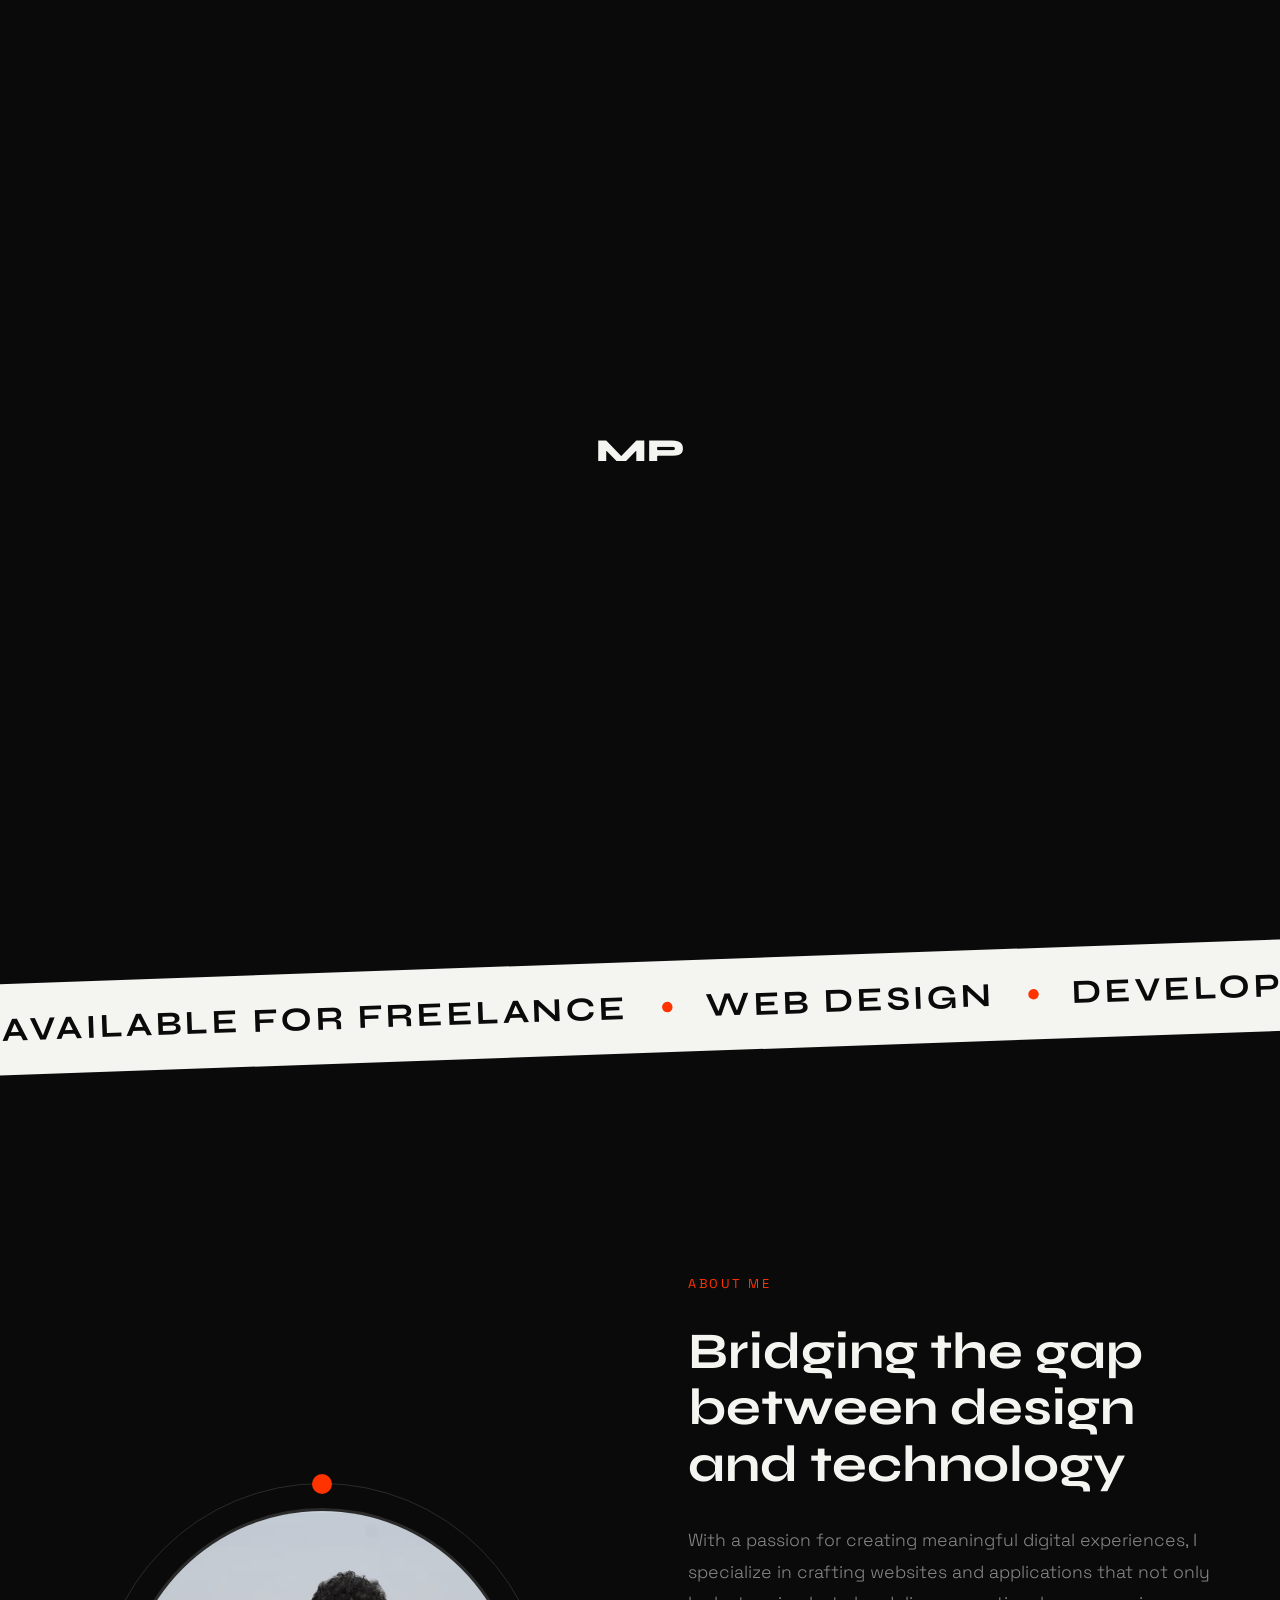
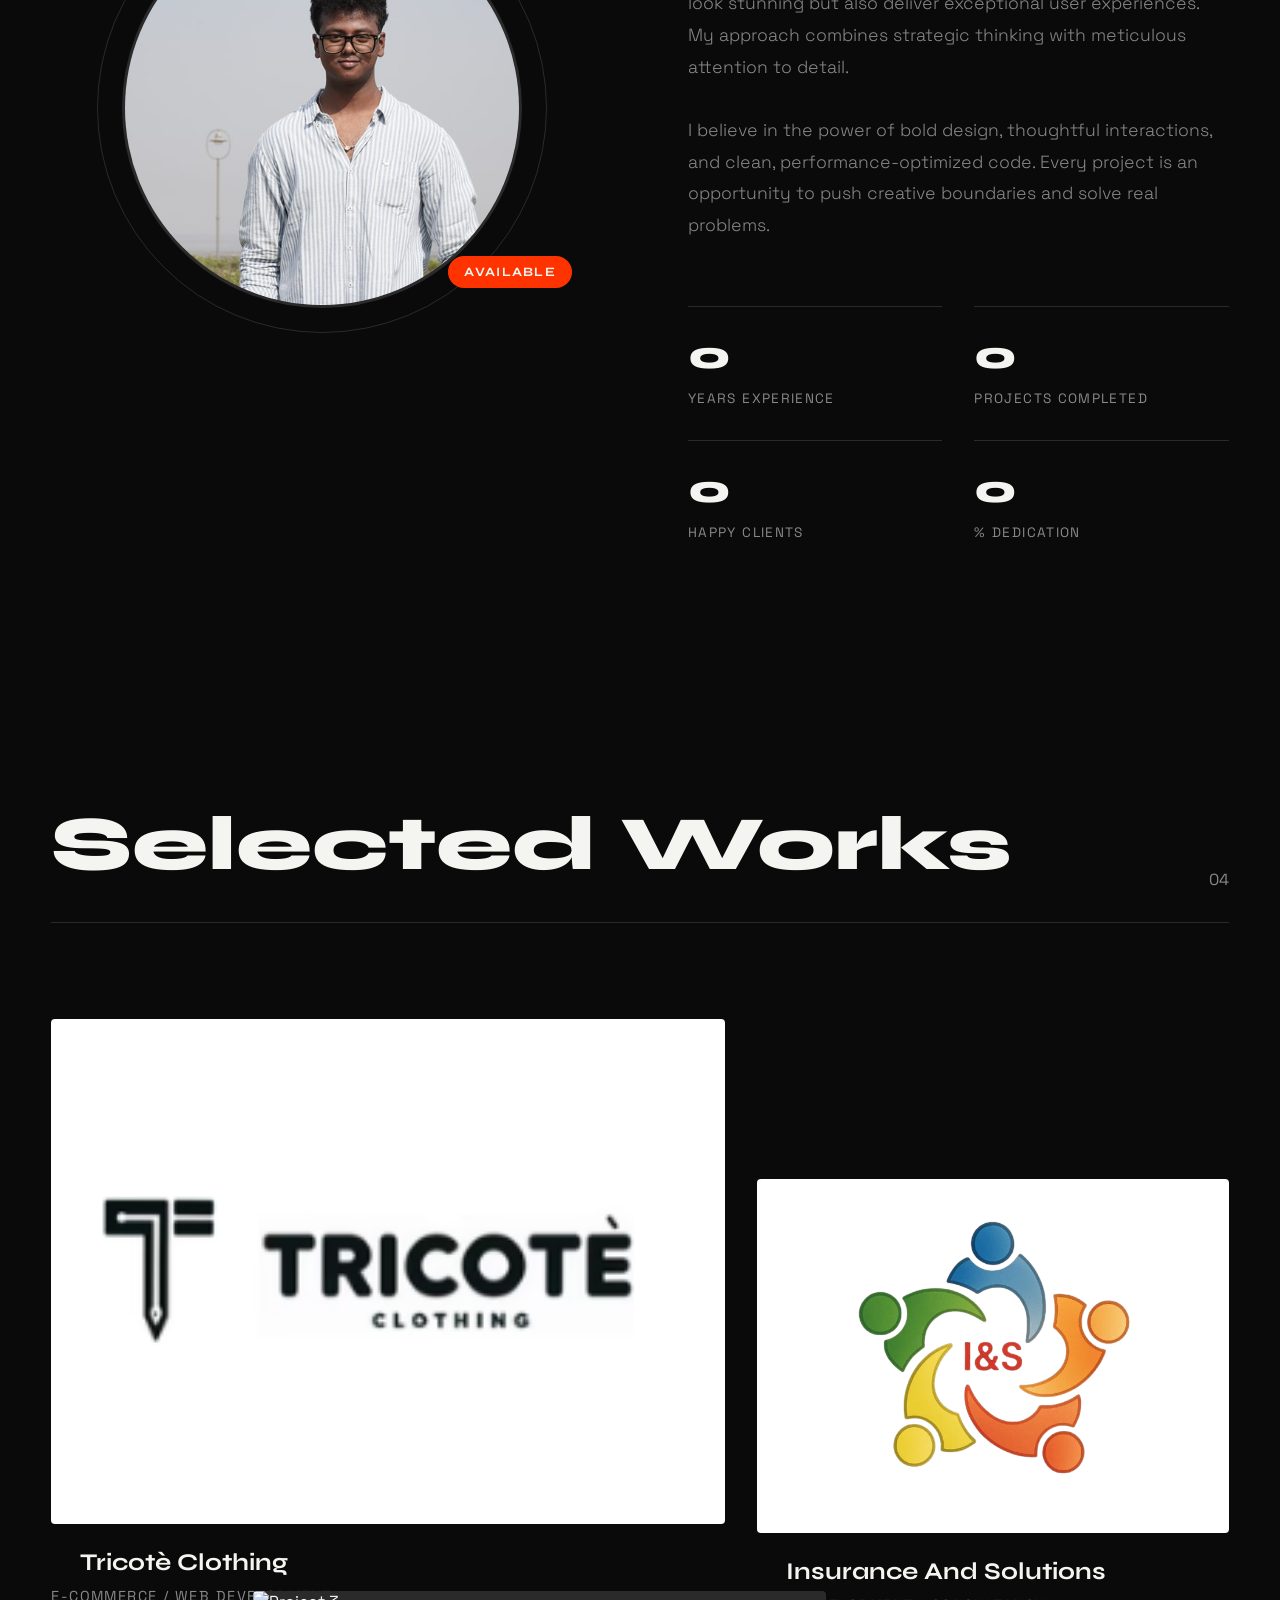
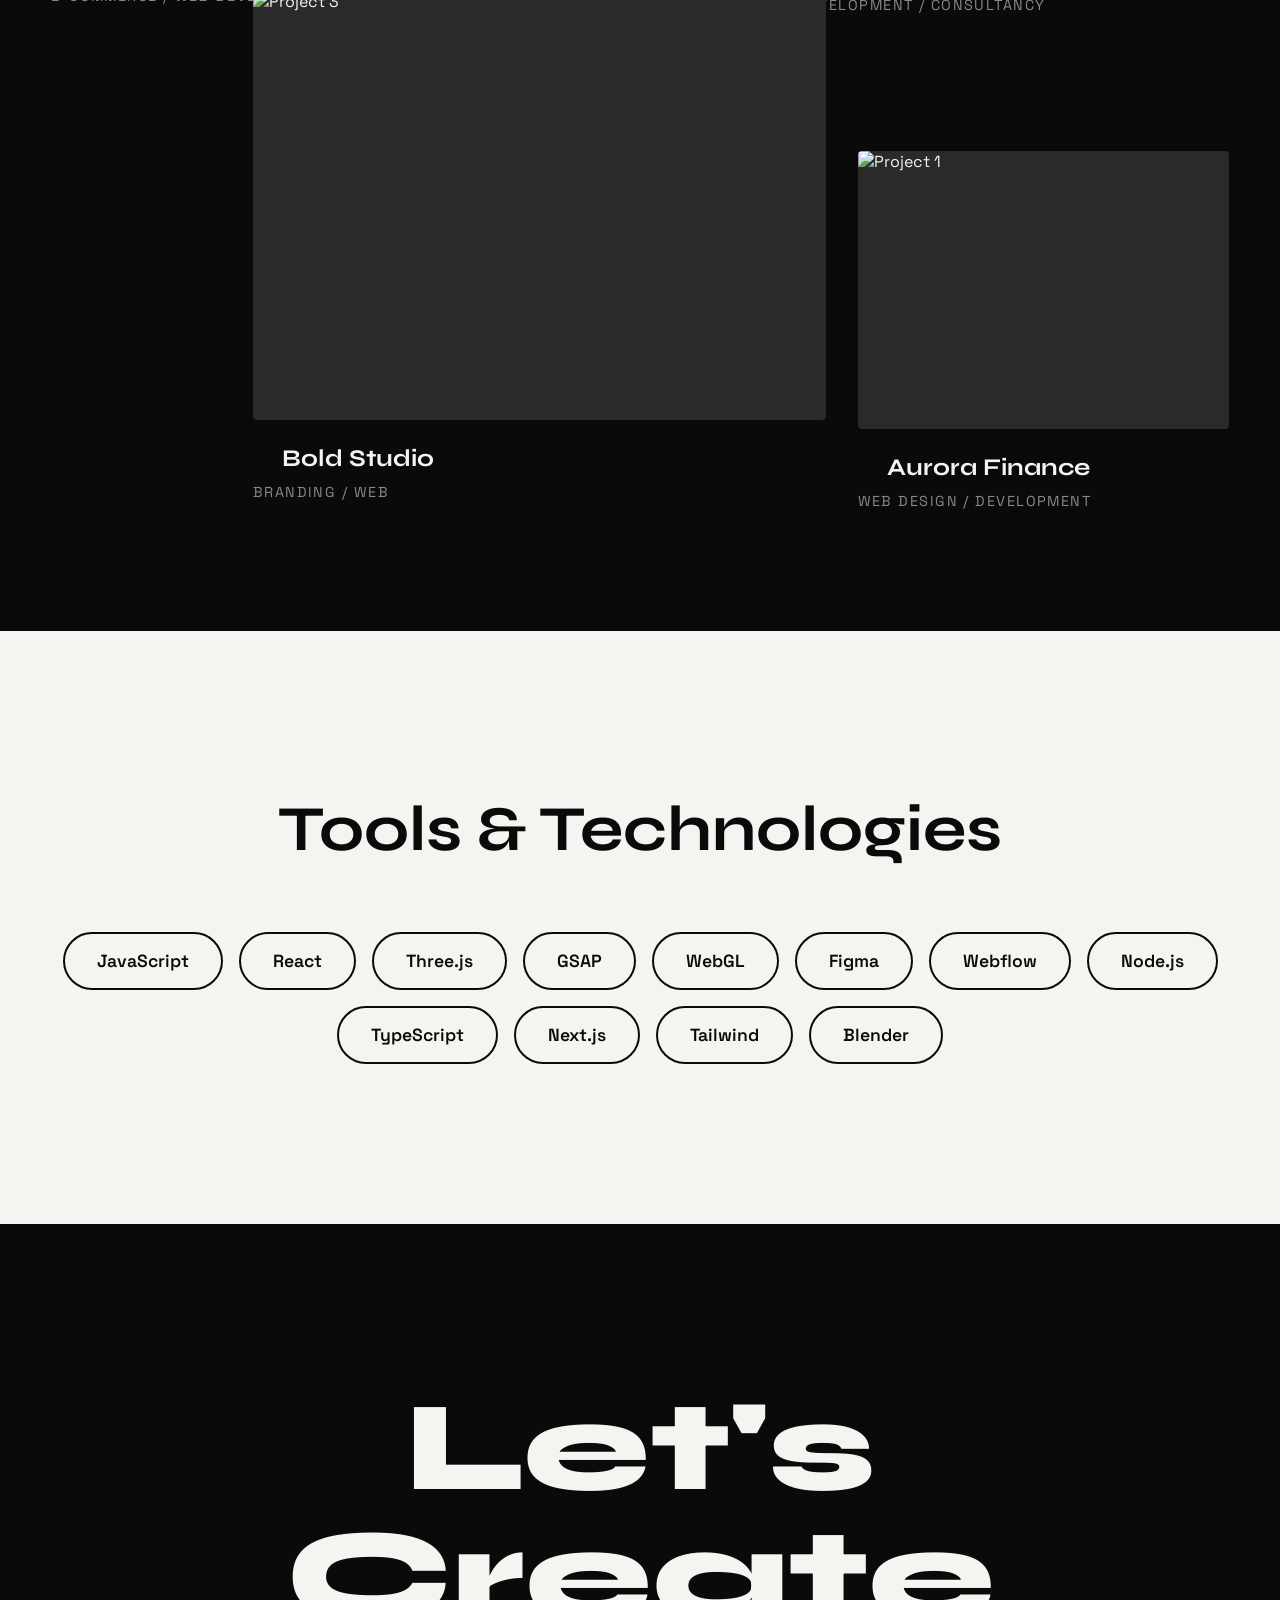
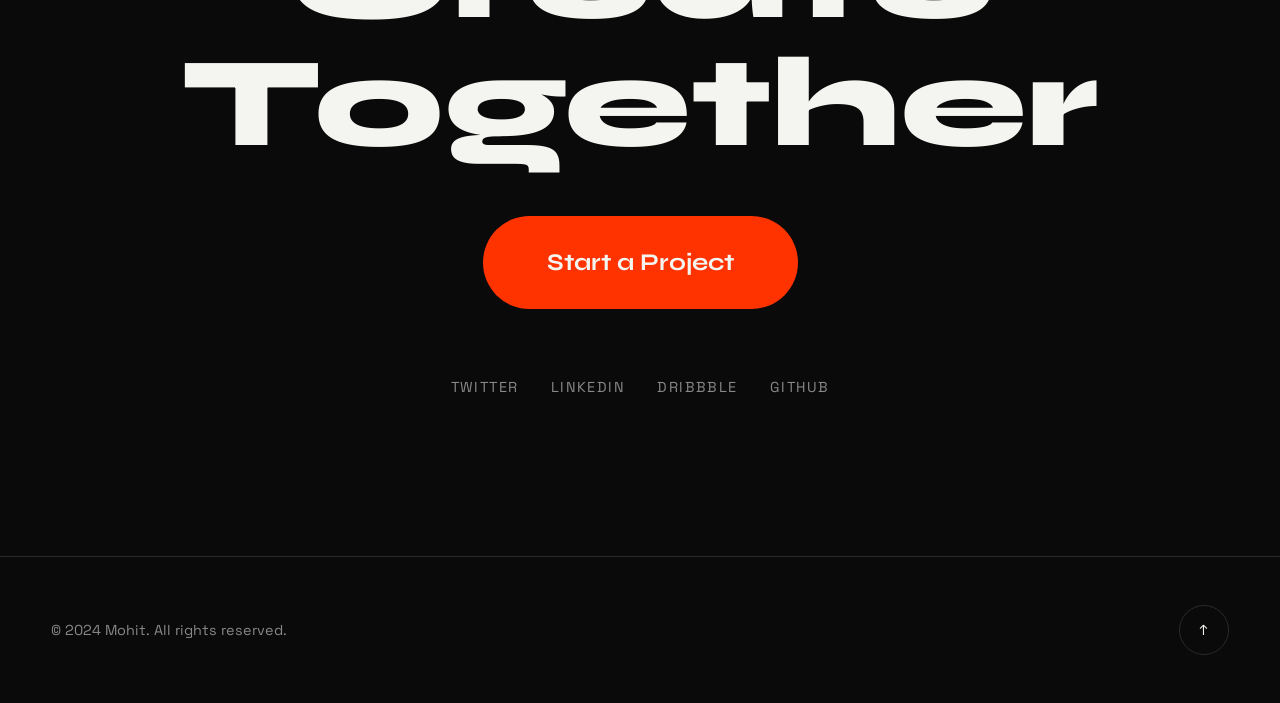
==== index.html @ 991eec50 "Replace second project with Insurance and Solutions and add logo" ====
<!DOCTYPE html>
<html lang="en">
<head>
    <meta charset="UTF-8">
    <meta name="viewport" content="width=device-width, initial-scale=1.0">
    <title>Mohit — Digital Creator</title>
    <link rel="preconnect" href="https://fonts.googleapis.com">
    <link rel="preconnect" href="https://fonts.gstatic.com" crossorigin>
    <link href="https://fonts.googleapis.com/css2?family=Space+Grotesk:wght@300;400;500;600;700&family=Syne:wght@400;500;600;700;800&display=swap" rel="stylesheet">
    <script src="https://cdnjs.cloudflare.com/ajax/libs/gsap/3.12.2/gsap.min.js"></script>
    <script src="https://cdnjs.cloudflare.com/ajax/libs/gsap/3.12.2/ScrollTrigger.min.js"></script>
    <style>
        :root {
            --bg: #0a0a0a;
            --text: #f4f4f0;
            --accent: #ff3300;
            --accent-2: #0066ff;
            --gray: #2a2a2a;
            --light-gray: #888;
        }

        * {
            margin: 0;
            padding: 0;
            box-sizing: border-box;
        }

        ::selection {
            background: var(--accent);
            color: var(--bg);
        }

        body {
            background-color: var(--bg);
            color: var(--text);
            font-family: 'Space Grotesk', sans-serif;
            overflow-x: hidden;
            cursor: none;
        }

        /* Custom Cursor */
        .cursor {
            width: 20px;
            height: 20px;
            border: 2px solid var(--text);
            border-radius: 50%;
            position: fixed;
            pointer-events: none;
            z-index: 9999;
            transition: transform 0.2s, border-color 0.2s;
            mix-blend-mode: difference;
        }

        .cursor-follower {
            width: 40px;
            height: 40px;
            background: rgba(255, 51, 0, 0.1);
            border-radius: 50%;
            position: fixed;
            pointer-events: none;
            z-index: 9998;
            transition: transform 0.1s;
        }

        .cursor.hover {
            transform: scale(2);
            border-color: var(--accent);
            background: rgba(255, 51, 0, 0.1);
        }

        /* Grain Overlay */
        .grain {
            position: fixed;
            top: 0;
            left: 0;
            width: 100%;
            height: 100%;
            pointer-events: none;
            z-index: 9990;
            opacity: 0.03;
            background-image: url("data:image/svg+xml,%3Csvg viewBox='0 0 200 200' xmlns='http://www.w3.org/2000/svg'%3E%3Cfilter id='noiseFilter'%3E%3CfeTurbulence type='fractalNoise' baseFrequency='0.9' numOctaves='4' stitchTiles='stitch'/%3E%3C/filter%3E%3Crect width='100%25' height='100%25' filter='url(%23noiseFilter)'/%3E%3C/svg%3E");
        }

        /* Navigation */
        nav {
            position: fixed;
            top: 0;
            width: 100%;
            padding: 2rem 4vw;
            display: flex;
            justify-content: space-between;
            align-items: center;
            z-index: 100;
            mix-blend-mode: difference;
        }

        .logo {
            font-family: 'Syne', sans-serif;
            font-weight: 800;
            font-size: 1.5rem;
            letter-spacing: -0.02em;
            color: var(--text);
            text-decoration: none;
        }

        .nav-links {
            display: flex;
            gap: 3rem;
            list-style: none;
        }

        .nav-links a {
            color: var(--text);
            text-decoration: none;
            font-size: 0.9rem;
            font-weight: 500;
            text-transform: uppercase;
            letter-spacing: 0.05em;
            position: relative;
            overflow: hidden;
            display: inline-block;
        }

        .nav-links a::after {
            content: '';
            position: absolute;
            bottom: 0;
            left: 0;
            width: 100%;
            height: 1px;
            background: var(--accent);
            transform: translateX(-100%);
            transition: transform 0.3s;
        }

        .nav-links a:hover::after {
            transform: translateX(0);
        }

        /* Hero Section */
        .hero {
            height: 100vh;
            display: flex;
            flex-direction: column;
            justify-content: center;
            padding: 0 4vw;
            position: relative;
            overflow: hidden;
        }

        .hero-content {
            position: relative;
            z-index: 2;
        }

        .hero-label {
            font-size: 0.9rem;
            text-transform: uppercase;
            letter-spacing: 0.2em;
            color: var(--light-gray);
            margin-bottom: 2rem;
            display: block;
            overflow: hidden;
        }

        .hero-label span {
            display: inline-block;
        }

        .hero-title {
            font-family: 'Syne', sans-serif;
            font-size: clamp(3rem, 12vw, 10rem);
            font-weight: 800;
            line-height: 0.9;
            letter-spacing: -0.04em;
            margin-bottom: 2rem;
            overflow: hidden;
        }

        .hero-title .line {
            display: block;
            overflow: hidden;
        }

        .hero-title .line span {
            display: inline-block;
            transform: translateY(100%);
        }

        .hero-subtitle {
            font-size: clamp(1rem, 2vw, 1.5rem);
            max-width: 600px;
            line-height: 1.6;
            color: var(--light-gray);
            font-weight: 300;
            opacity: 0;
            transform: translateY(20px);
        }

        .hero-cta {
            margin-top: 4rem;
            display: inline-flex;
            align-items: center;
            gap: 1rem;
            color: var(--text);
            text-decoration: none;
            font-weight: 600;
            font-size: 1.1rem;
            position: relative;
            opacity: 0;
        }

        .cta-circle {
            width: 60px;
            height: 60px;
            border: 2px solid var(--text);
            border-radius: 50%;
            display: flex;
            align-items: center;
            justify-content: center;
            transition: all 0.3s;
        }

        .hero-cta:hover .cta-circle {
            background: var(--accent);
            border-color: var(--accent);
            transform: scale(1.1);
        }

        /* Floating Shapes */
        .shape {
            position: absolute;
            border-radius: 50%;
            filter: blur(60px);
            opacity: 0.5;
            z-index: 1;
        }

        .shape-1 {
            width: 600px;
            height: 600px;
            background: var(--accent);
            top: -200px;
            right: -200px;
            animation: float 20s infinite ease-in-out;
        }

        .shape-2 {
            width: 400px;
            height: 400px;
            background: var(--accent-2);
            bottom: -100px;
            left: -100px;
            animation: float 25s infinite ease-in-out reverse;
        }

        @keyframes float {
            0%, 100% { transform: translate(0, 0) scale(1); }
            33% { transform: translate(30px, -50px) scale(1.1); }
            66% { transform: translate(-20px, 20px) scale(0.9); }
        }

        /* Marquee */
        .marquee-container {
            background: var(--text);
            color: var(--bg);
            padding: 1.5rem 0;
            overflow: hidden;
            position: relative;
            transform: rotate(-2deg) scale(1.05);
            margin: 4rem 0;
        }

        .marquee {
            display: flex;
            white-space: nowrap;
            animation: marquee 20s linear infinite;
        }

        .marquee-content {
            font-family: 'Syne', sans-serif;
            font-size: 2rem;
            font-weight: 700;
            text-transform: uppercase;
            letter-spacing: 0.1em;
            padding: 0 2rem;
            display: flex;
            align-items: center;
            gap: 2rem;
        }

        .marquee-dot {
            width: 10px;
            height: 10px;
            background: var(--accent);
            border-radius: 50%;
            display: inline-block;
        }

        @keyframes marquee {
            0% { transform: translateX(0); }
            100% { transform: translateX(-50%); }
        }

        /* About Section with Photo */
        .about {
            padding: 10rem 4vw;
            display: grid;
            grid-template-columns: 1fr 1fr;
            gap: 6rem;
            align-items: center;
            max-width: 1400px;
            margin: 0 auto;
        }

        /* Photo Container - Face Focused */
        .about-photo-container {
            position: relative;
            display: flex;
            justify-content: center;
            align-items: center;
        }

        .photo-wrapper {
            position: relative;
            width: 400px;
            height: 400px;
            border-radius: 50%;
            overflow: hidden;
            border: 3px solid var(--gray);
            transition: all 0.5s ease;
            background: var(--gray);
        }

        .photo-wrapper:hover {
            border-color: var(--accent);
            transform: scale(1.02);
        }

        .photo-wrapper img {
            width: 100%;
            height: 100%;
            object-fit: cover;
            object-position: center 20%;
            filter: grayscale(20%);
            transition: all 0.5s ease;
            display: block;
        }

        .photo-wrapper:hover img {
            filter: grayscale(0%);
            transform: scale(1.1);
        }

        /* Decorative ring around photo */
        .photo-ring {
            position: absolute;
            width: 450px;
            height: 450px;
            border: 1px solid var(--gray);
            border-radius: 50%;
            animation: rotate 20s linear infinite;
        }

        .photo-ring::before {
            content: '';
            position: absolute;
            top: -10px;
            left: 50%;
            width: 20px;
            height: 20px;
            background: var(--accent);
            border-radius: 50%;
            transform: translateX(-50%);
        }

        @keyframes rotate {
            from { transform: rotate(0deg); }
            to { transform: rotate(360deg); }
        }

        /* Photo badge */
        .photo-badge {
            position: absolute;
            bottom: 20px;
            right: 20px;
            background: var(--accent);
            color: var(--text);
            padding: 0.5rem 1rem;
            border-radius: 100px;
            font-family: 'Syne', sans-serif;
            font-weight: 700;
            font-size: 0.8rem;
            text-transform: uppercase;
            letter-spacing: 0.1em;
            z-index: 10;
        }

        .about-content {
            display: flex;
            flex-direction: column;
            gap: 2rem;
        }

        .about-label {
            font-size: 0.8rem;
            text-transform: uppercase;
            letter-spacing: 0.2em;
            color: var(--accent);
        }

        .about h2 {
            font-family: 'Syne', sans-serif;
            font-size: clamp(2rem, 4vw, 3.5rem);
            font-weight: 700;
            line-height: 1.1;
        }

        .about-text {
            font-size: 1.1rem;
            line-height: 1.8;
            color: var(--light-gray);
            font-weight: 300;
        }

        .about-stats {
            display: grid;
            grid-template-columns: 1fr 1fr;
            gap: 2rem;
            margin-top: 2rem;
        }

        .stat {
            border-top: 1px solid var(--gray);
            padding-top: 1.5rem;
        }

        .stat-number {
            font-family: 'Syne', sans-serif;
            font-size: 2.5rem;
            font-weight: 800;
            color: var(--text);
            display: block;
            margin-bottom: 0.5rem;
        }

        .stat-label {
            font-size: 0.85rem;
            color: var(--light-gray);
            text-transform: uppercase;
            letter-spacing: 0.1em;
        }

        /* Projects Section */
        .projects {
            padding: 6rem 4vw;
        }

        .section-header {
            display: flex;
            justify-content: space-between;
            align-items: flex-end;
            margin-bottom: 6rem;
            border-bottom: 1px solid var(--gray);
            padding-bottom: 2rem;
        }

        .section-title {
            font-family: 'Syne', sans-serif;
            font-size: clamp(2rem, 6vw, 5rem);
            font-weight: 800;
        }

        .section-number {
            font-size: 1rem;
            color: var(--light-gray);
        }

        .projects-grid {
            display: grid;
            grid-template-columns: repeat(12, 1fr);
            gap: 2rem;
        }

        .project-card {
            position: relative;
            overflow: hidden;
            cursor: pointer;
        }

        .project-card:nth-child(1) { grid-column: 1 / 8; }
        .project-card:nth-child(2) { grid-column: 8 / 13; margin-top: 10rem; }
        .project-card:nth-child(3) { grid-column: 3 / 9; margin-top: -5rem; }
        .project-card:nth-child(4) { grid-column: 9 / 13; margin-top: 5rem; }

        .project-image {
            width: 100%;
            aspect-ratio: 4/3;
            background: var(--gray);
            position: relative;
            overflow: hidden;
            border-radius: 4px;
        }

        .project-image img {
            width: 100%;
            height: 100%;
            object-fit: cover;
            transition: transform 0.6s cubic-bezier(0.16, 1, 0.3, 1);
        }

        .project-card:hover .project-image img {
            transform: scale(1.05);
        }

        .project-overlay {
            position: absolute;
            inset: 0;
            background: linear-gradient(to top, rgba(0,0,0,0.8), transparent);
            opacity: 0;
            transition: opacity 0.3s;
            display: flex;
            align-items: flex-end;
            padding: 2rem;
        }

        .project-card:hover .project-overlay {
            opacity: 1;
        }

        .project-info {
            padding: 1.5rem 0;
        }

        .project-title {
            font-family: 'Syne', sans-serif;
            font-size: 1.5rem;
            font-weight: 700;
            margin-bottom: 0.5rem;
            display: flex;
            align-items: center;
            gap: 1rem;
        }

        .project-title::before {
            content: '↗';
            font-size: 1rem;
            opacity: 0;
            transform: translateX(-10px);
            transition: all 0.3s;
        }

        .project-card:hover .project-title::before {
            opacity: 1;
            transform: translateX(0);
        }

        .project-category {
            font-size: 0.9rem;
            color: var(--light-gray);
            text-transform: uppercase;
            letter-spacing: 0.1em;
        }

        /* Skills Section */
        .skills {
            padding: 10rem 4vw;
            background: var(--text);
            color: var(--bg);
            position: relative;
        }

        .skills-content {
            max-width: 1200px;
            margin: 0 auto;
        }

        .skills h2 {
            font-family: 'Syne', sans-serif;
            font-size: clamp(2rem, 5vw, 4rem);
            margin-bottom: 4rem;
            text-align: center;
        }

        .skills-cloud {
            display: flex;
            flex-wrap: wrap;
            gap: 1rem;
            justify-content: center;
        }

        .skill-tag {
            padding: 1rem 2rem;
            border: 2px solid var(--bg);
            border-radius: 100px;
            font-weight: 600;
            font-size: 1.1rem;
            transition: all 0.3s;
            cursor: pointer;
            position: relative;
            overflow: hidden;
        }

        .skill-tag::before {
            content: '';
            position: absolute;
            inset: 0;
            background: var(--accent);
            transform: translateY(100%);
            transition: transform 0.3s;
            z-index: -1;
        }

        .skill-tag:hover {
            color: var(--text);
            border-color: var(--accent);
            transform: translateY(-2px);
        }

        .skill-tag:hover::before {
            transform: translateY(0);
        }

        /* Contact Section */
        .contact {
            padding: 10rem 4vw;
            text-align: center;
            position: relative;
            overflow: hidden;
        }

        .contact h2 {
            font-family: 'Syne', sans-serif;
            font-size: clamp(3rem, 10vw, 8rem);
            font-weight: 800;
            line-height: 1;
            margin-bottom: 3rem;
        }

        .contact-cta {
            display: inline-block;
            padding: 2rem 4rem;
            background: var(--accent);
            color: var(--text);
            font-family: 'Syne', sans-serif;
            font-size: 1.5rem;
            font-weight: 700;
            text-decoration: none;
            border-radius: 100px;
            position: relative;
            overflow: hidden;
            transition: transform 0.3s;
        }

        .contact-cta:hover {
            transform: scale(1.05);
        }

        .contact-cta::before {
            content: '';
            position: absolute;
            top: 0;
            left: -100%;
            width: 100%;
            height: 100%;
            background: linear-gradient(90deg, transparent, rgba(255,255,255,0.4), transparent);
            transition: left 0.5s;
        }

        .contact-cta:hover::before {
            left: 100%;
        }

        .social-links {
            margin-top: 4rem;
            display: flex;
            justify-content: center;
            gap: 2rem;
        }

        .social-links a {
            color: var(--light-gray);
            text-decoration: none;
            font-size: 0.9rem;
            text-transform: uppercase;
            letter-spacing: 0.1em;
            transition: color 0.3s;
            position: relative;
        }

        .social-links a::after {
            content: '';
            position: absolute;
            bottom: -5px;
            left: 0;
            width: 0;
            height: 1px;
            background: var(--accent);
            transition: width 0.3s;
        }

        .social-links a:hover {
            color: var(--text);
        }

        .social-links a:hover::after {
            width: 100%;
        }

        /* Footer */
        footer {
            padding: 3rem 4vw;
            border-top: 1px solid var(--gray);
            display: flex;
            justify-content: space-between;
            align-items: center;
            font-size: 0.9rem;
            color: var(--light-gray);
        }

        .back-to-top {
            width: 50px;
            height: 50px;
            border: 1px solid var(--gray);
            border-radius: 50%;
            display: flex;
            align-items: center;
            justify-content: center;
            cursor: pointer;
            transition: all 0.3s;
            color: var(--text);
            text-decoration: none;
        }

        .back-to-top:hover {
            background: var(--accent);
            border-color: var(--accent);
            transform: translateY(-5px);
        }

        /* Responsive */
        @media (max-width: 968px) {
            .about {
                grid-template-columns: 1fr;
                gap: 4rem;
                text-align: center;
            }

            .photo-wrapper {
                width: 300px;
                height: 300px;
            }

            .photo-ring {
                width: 340px;
                height: 340px;
            }

            .about-stats {
                justify-content: center;
            }

            .nav-links { display: none; }
            .projects-grid { display: flex; flex-direction: column; }
            .project-card { margin-top: 0 !important; }
            body { cursor: auto; }
            .cursor, .cursor-follower { display: none; }
        }

        /* Loading Screen */
        .loader {
            position: fixed;
            inset: 0;
            background: var(--bg);
            z-index: 10000;
            display: flex;
            align-items: center;
            justify-content: center;
            font-family: 'Syne', sans-serif;
            font-size: 2rem;
            font-weight: 800;
        }

        .loader-text {
            overflow: hidden;
        }

        .loader-text span {
            display: inline-block;
            animation: loader 1.5s infinite;
        }

        @keyframes loader {
            0%, 100% { transform: translateY(0); }
            50% { transform: translateY(-10px); }
        }
    </style>
</head>
<body>
    <!-- Loading Screen -->
    <div class="loader">
        <div class="loader-text">
            <span>M</span><span>P</span>
        </div>
    </div>

    <!-- Custom Cursor -->
    <div class="cursor"></div>
    <div class="cursor-follower"></div>

    <!-- Grain Overlay -->
    <div class="grain"></div>

    <!-- Navigation -->
    <nav>
        <a href="#" class="logo magnetic">MP.</a>
        <ul class="nav-links">
            <li><a href="#work" class="magnetic">Work</a></li>
            <li><a href="#about" class="magnetic">About</a></li>
            <li><a href="#contact" class="magnetic">Contact</a></li>
        </ul>
    </nav>

    <!-- Hero Section -->
    <section class="hero">
        <div class="shape shape-1"></div>
        <div class="shape shape-2"></div>

        <div class="hero-content">
            <span class="hero-label">
                <span>Digital Creator</span>
            </span>

            <h1 class="hero-title">
                <span class="line"><span>Creating</span></span>
                <span class="line"><span>Digital</span></span>
                <span class="line"><span>Experiences</span></span>
            </h1>

            <p class="hero-subtitle">
                I'm Mohit, a multidisciplinary designer and developer crafting 
                bold digital experiences that merge aesthetics with functionality.
            </p>

            <a href="#work" class="hero-cta magnetic">
                <div class="cta-circle">↓</div>
                <span>View Projects</span>
            </a>
        </div>
    </section>

    <!-- Marquee -->
    <div class="marquee-container">
        <div class="marquee">
            <div class="marquee-content">
                <span>Available for freelance</span>
                <span class="marquee-dot"></span>
                <span>Web Design</span>
                <span class="marquee-dot"></span>
                <span>Development</span>
                <span class="marquee-dot"></span>
                <span>Creative Direction</span>
                <span class="marquee-dot"></span>
                <span>Available for freelance</span>
                <span class="marquee-dot"></span>
                <span>Web Design</span>
                <span class="marquee-dot"></span>
                <span>Development</span>
                <span class="marquee-dot"></span>
                <span>Creative Direction</span>
                <span class="marquee-dot"></span>
            </div>
        </div>
    </div>

    <!-- About Section with Photo -->
    <section id="about" class="about">
        <!-- Photo Side -->
        <div class="about-photo-container">
            <div class="photo-ring"></div>
            <div class="photo-wrapper magnetic">
                <!-- Photo from assets folder -->
                <img src="assets/profile-photo.jpg" alt="Mohit - Digital Creator">
            </div>
            <div class="photo-badge">Available</div>
        </div>

        <!-- Content Side -->
        <div class="about-content">
            <span class="about-label">About Me</span>
            <h2>Bridging the gap between design and technology</h2>

            <p class="about-text">
                With a passion for creating meaningful digital experiences, I specialize 
                in crafting websites and applications that not only look stunning but 
                also deliver exceptional user experiences. My approach combines strategic 
                thinking with meticulous attention to detail.
                <br><br>
                I believe in the power of bold design, thoughtful interactions, and 
                clean, performance-optimized code. Every project is an opportunity to 
                push creative boundaries and solve real problems.
            </p>

            <div class="about-stats">
                <div class="stat">
                    <span class="stat-number" data-value="5">0</span>
                    <span class="stat-label">Years Experience</span>
                </div>
                <div class="stat">
                    <span class="stat-number" data-value="30">0</span>
                    <span class="stat-label">Projects Completed</span>
                </div>
                <div class="stat">
                    <span class="stat-number" data-value="8">0</span>
                    <span class="stat-label">Happy Clients</span>
                </div>
                <div class="stat">
                    <span class="stat-number" data-value="100">0</span>
                    <span class="stat-label">% Dedication</span>
                </div>
            </div>
        </div>
    </section>

    <!-- Projects Section -->
    <section id="work" class="projects">
        <div class="section-header">
            <h2 class="section-title">Selected Works</h2>
            <span class="section-number">04</span>
        </div>

        <div class="projects-grid">
            <a href="https://tricote.in/?srsltid=AfmBOopkn6wTO11L6u43wNvCKzzV3UsmDUg117F-rf8wdqfzyj4wOCCU" target="_blank" class="project-card" style="text-decoration: none; color: inherit;">
                <div class="project-image">
                    <img src="assets/tricote-logo.png" alt="Tricotè Clothing" style="object-fit: contain; background: #ffffff; padding: 2rem;">
                    <div class="project-overlay">
                        <span style="color: white; font-family: Syne; font-weight: 700;">View Project</span>
                    </div>
                </div>
                <div class="project-info">
                    <h3 class="project-title">Tricotè Clothing</h3>
                    <span class="project-category">E-commerce / Web Development</span>
                </div>
            </a>

            <a href="https://www.insuranceandsolutions.in/" target="_blank" class="project-card" style="text-decoration: none; color: inherit;">
                <div class="project-image">
                    <img src="assets/insurance-logo.png" alt="Insurance And Solutions" style="object-fit: contain; background: #ffffff; padding: 2rem;">
                    <div class="project-overlay">
                        <span style="color: white; font-family: Syne; font-weight: 700;">View Project</span>
                    </div>
                </div>
                <div class="project-info">
                    <h3 class="project-title">Insurance And Solutions</h3>
                    <span class="project-category">Web Development / Consultancy</span>
                </div>
            </a>

            <div class="project-card">
                <div class="project-image">
                    <img src="https://images.unsplash.com/photo-1561070791-2526d30994b5?q=80&w=1000&auto=format&fit=crop" alt="Project 3">
                    <div class="project-overlay">
                        <span style="color: white; font-family: Syne; font-weight: 700;">View Project</span>
                    </div>
                </div>
                <div class="project-info">
                    <h3 class="project-title">Bold Studio</h3>
                    <span class="project-category">Branding / Web</span>
                </div>
            </div>

            <div class="project-card">
                <div class="project-image">
                    <img src="https://images.unsplash.com/photo-1618005182384-a83a8bd57fbe?q=80&w=1000&auto=format&fit=crop" alt="Project 1">
                    <div class="project-overlay">
                        <span style="color: white; font-family: Syne; font-weight: 700;">View Project</span>
                    </div>
                </div>
                <div class="project-info">
                    <h3 class="project-title">Aurora Finance</h3>
                    <span class="project-category">Web Design / Development</span>
                </div>
            </div>
        </div>
    </section>

    <!-- Skills Section -->
    <section class="skills">
        <div class="skills-content">
            <h2>Tools & Technologies</h2>
            <div class="skills-cloud">
                <span class="skill-tag magnetic">JavaScript</span>
                <span class="skill-tag magnetic">React</span>
                <span class="skill-tag magnetic">Three.js</span>
                <span class="skill-tag magnetic">GSAP</span>
                <span class="skill-tag magnetic">WebGL</span>
                <span class="skill-tag magnetic">Figma</span>
                <span class="skill-tag magnetic">Webflow</span>
                <span class="skill-tag magnetic">Node.js</span>
                <span class="skill-tag magnetic">TypeScript</span>
                <span class="skill-tag magnetic">Next.js</span>
                <span class="skill-tag magnetic">Tailwind</span>
                <span class="skill-tag magnetic">Blender</span>
            </div>
        </div>
    </section>

    <!-- Contact Section -->
    <section id="contact" class="contact">
        <h2>Let's Create<br>Together</h2>
        <a href="mailto:hello@mohit.design" class="contact-cta magnetic">Start a Project</a>

        <div class="social-links">
            <a href="#" class="magnetic">Twitter</a>
            <a href="#" class="magnetic">LinkedIn</a>
            <a href="#" class="magnetic">Dribbble</a>
            <a href="#" class="magnetic">GitHub</a>
        </div>
    </section>

    <!-- Footer -->
    <footer>
        <span>© 2024 Mohit. All rights reserved.</span>
        <a href="#" class="back-to-top magnetic">↑</a>
    </footer>

    <script>
        // Register ScrollTrigger
        gsap.registerPlugin(ScrollTrigger);

        // Loading Animation
        window.addEventListener('load', () => {
            const loader = document.querySelector('.loader');
            const loaderText = document.querySelectorAll('.loader-text span');

            gsap.to(loaderText, {
                y: -20,
                duration: 0.5,
                stagger: 0.1,
                ease: "power2.in",
                onComplete: () => {
                    gsap.to(loader, {
                        yPercent: -100,
                        duration: 0.8,
                        ease: "power4.inOut",
                        onComplete: initAnimations
                    });
                }
            });
        });

        function initAnimations() {
            // Hero Animations
            gsap.to('.hero-title .line span', {
                y: 0,
                duration: 1,
                stagger: 0.1,
                ease: "power4.out",
                delay: 0.2
            });

            gsap.to('.hero-subtitle', {
                opacity: 1,
                y: 0,
                duration: 0.8,
                delay: 0.6
            });

            gsap.to('.hero-cta', {
                opacity: 1,
                duration: 0.8,
                delay: 0.8
            });

            // Custom Cursor
            const cursor = document.querySelector('.cursor');
            const follower = document.querySelector('.cursor-follower');
            let mouseX = 0, mouseY = 0;
            let cursorX = 0, cursorY = 0;

            document.addEventListener('mousemove', (e) => {
                mouseX = e.clientX;
                mouseY = e.clientY;
            });

            function animateCursor() {
                cursorX += (mouseX - cursorX) * 0.1;
                cursorY += (mouseY - cursorY) * 0.1;

                cursor.style.left = mouseX - 10 + 'px';
                cursor.style.top = mouseY - 10 + 'px';
                follower.style.left = cursorX - 20 + 'px';
                follower.style.top = cursorY - 20 + 'px';

                requestAnimationFrame(animateCursor);
            }
            animateCursor();

            // Magnetic Effect
            const magnetics = document.querySelectorAll('.magnetic');
            magnetics.forEach(mag => {
                mag.addEventListener('mouseenter', () => cursor.classList.add('hover'));
                mag.addEventListener('mouseleave', () => cursor.classList.remove('hover'));

                mag.addEventListener('mousemove', (e) => {
                    const rect = mag.getBoundingClientRect();
                    const x = e.clientX - rect.left - rect.width / 2;
                    const y = e.clientY - rect.top - rect.height / 2;

                    gsap.to(mag, {
                        x: x * 0.3,
                        y: y * 0.3,
                        duration: 0.3
                    });
                });

                mag.addEventListener('mouseleave', () => {
                    gsap.to(mag, {
                        x: 0,
                        y: 0,
                        duration: 0.3
                    });
                });
            });

            // About Section Animation
            gsap.from('.photo-wrapper', {
                scrollTrigger: {
                    trigger: '.about',
                    start: "top 70%"
                },
                scale: 0.8,
                opacity: 0,
                rotation: -10,
                duration: 1,
                ease: "power3.out"
            });

            gsap.from('.photo-ring', {
                scrollTrigger: {
                    trigger: '.about',
                    start: "top 70%"
                },
                scale: 0,
                opacity: 0,
                duration: 1.2,
                delay: 0.2,
                ease: "power3.out"
            });

            gsap.from('.about-content > *', {
                scrollTrigger: {
                    trigger: '.about',
                    start: "top 70%"
                },
                y: 50,
                opacity: 0,
                duration: 0.8,
                stagger: 0.1,
                delay: 0.3,
                ease: "power3.out"
            });

            // Stats Counter Animation
            const stats = document.querySelectorAll('.stat-number');
            stats.forEach(stat => {
                const target = parseInt(stat.getAttribute('data-value'));

                ScrollTrigger.create({
                    trigger: stat,
                    start: "top 80%",
                    onEnter: () => {
                        gsap.to(stat, {
                            innerText: target,
                            duration: 2,
                            snap: { innerText: 1 },
                            ease: "power2.out"
                        });
                    }
                });
            });

            // Project Cards Parallax
            const cards = document.querySelectorAll('.project-card');
            cards.forEach((card, i) => {
                gsap.from(card, {
                    scrollTrigger: {
                        trigger: card,
                        start: "top 85%",
                        toggleActions: "play none none reverse"
                    },
                    y: 100,
                    opacity: 0,
                    duration: 1,
                    delay: i * 0.1,
                    ease: "power3.out"
                });
            });

            // Skills Animation
            const tags = document.querySelectorAll('.skill-tag');
            tags.forEach((tag, i) => {
                gsap.from(tag, {
                    scrollTrigger: {
                        trigger: tag,
                        start: "top 90%"
                    },
                    scale: 0,
                    opacity: 0,
                    duration: 0.5,
                    delay: i * 0.05,
                    ease: "back.out(1.7)"
                });
            });

            // Smooth Scroll
            document.querySelectorAll('a[href^="#"]').forEach(anchor => {
                anchor.addEventListener('click', function (e) {
                    e.preventDefault();
                    const target = document.querySelector(this.getAttribute('href'));
                    if (target) {
                        gsap.to(window, {
                            duration: 1,
                            scrollTo: target,
                            ease: "power3.inOut"
                        });
                    }
                });
            });
        }

        // Back to Top
        document.querySelector('.back-to-top').addEventListener('click', (e) => {
            e.preventDefault();
            gsap.to(window, {
                duration: 1.5,
                scrollTo: 0,
                ease: "power3.inOut"
            });
        });
    </script>
    <script src="https://cdnjs.cloudflare.com/ajax/libs/gsap/3.12.2/ScrollToPlugin.min.js"></script>
</body>
</html>
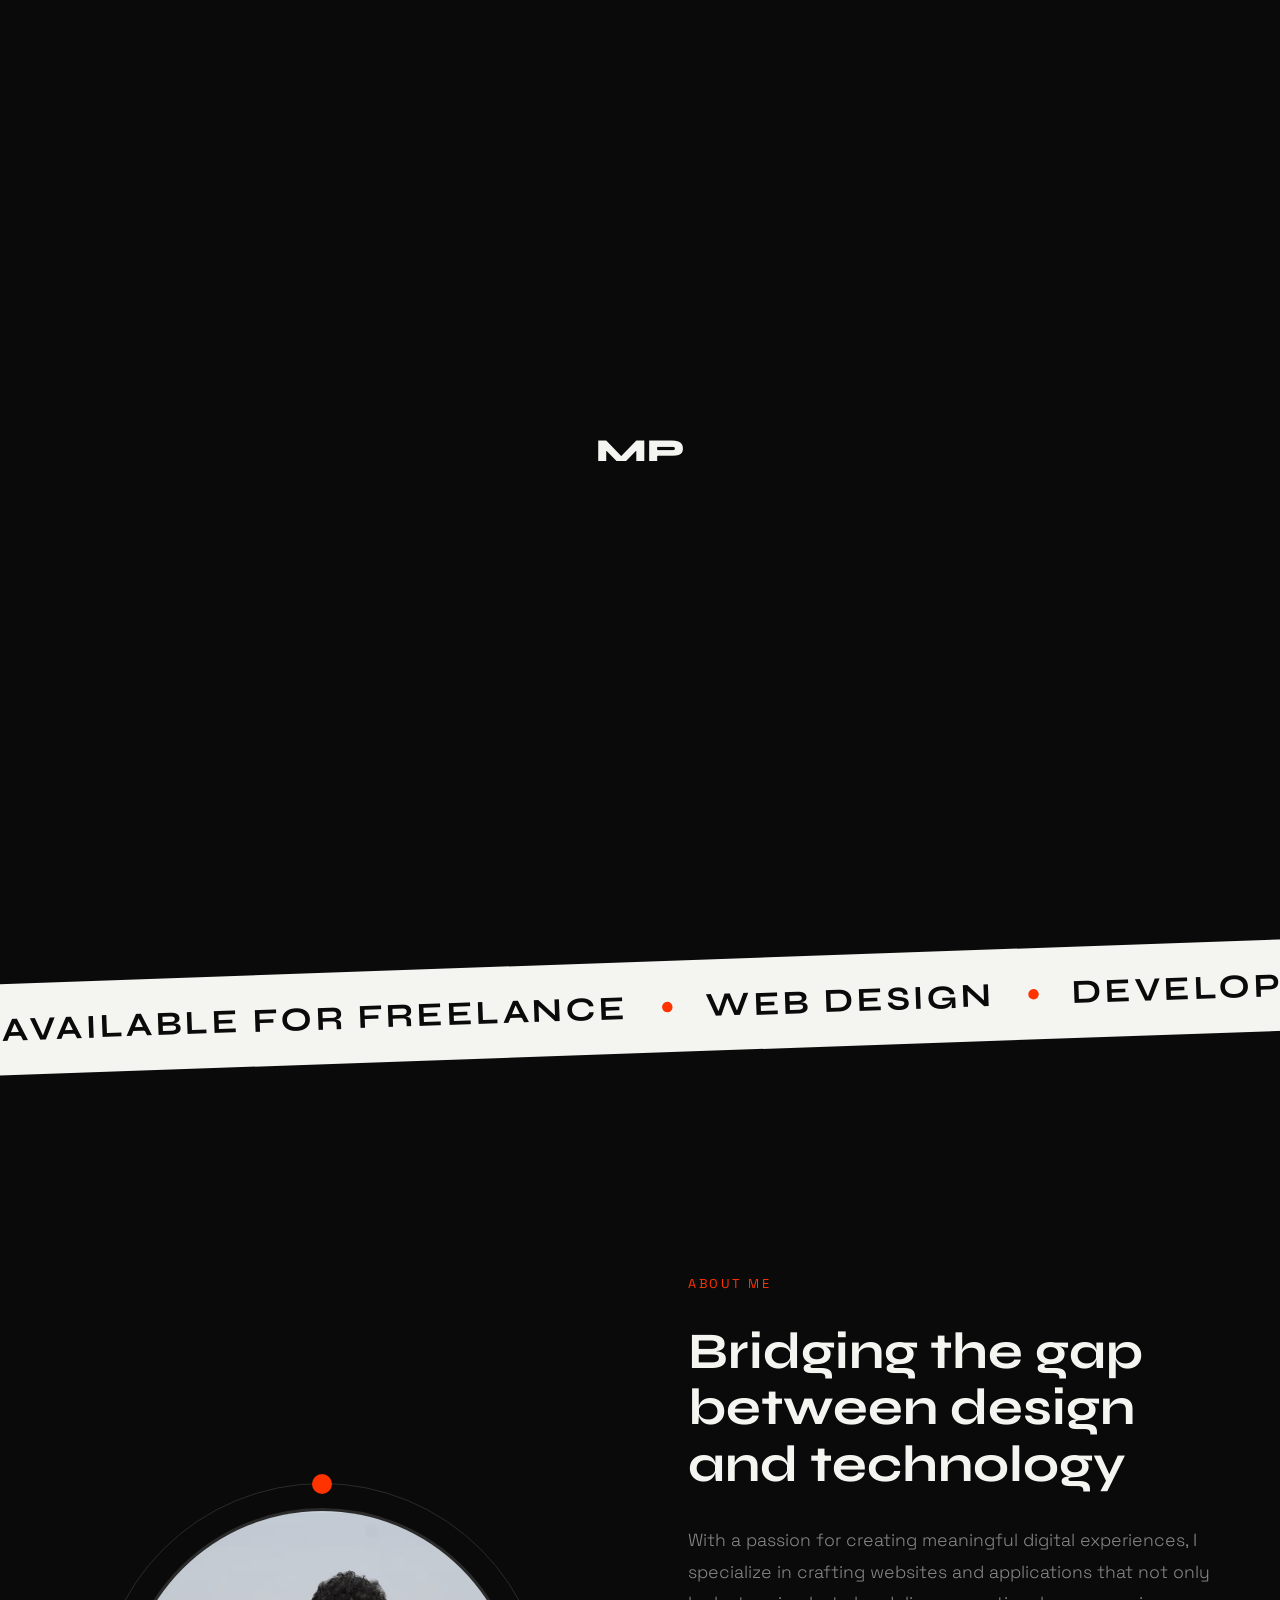
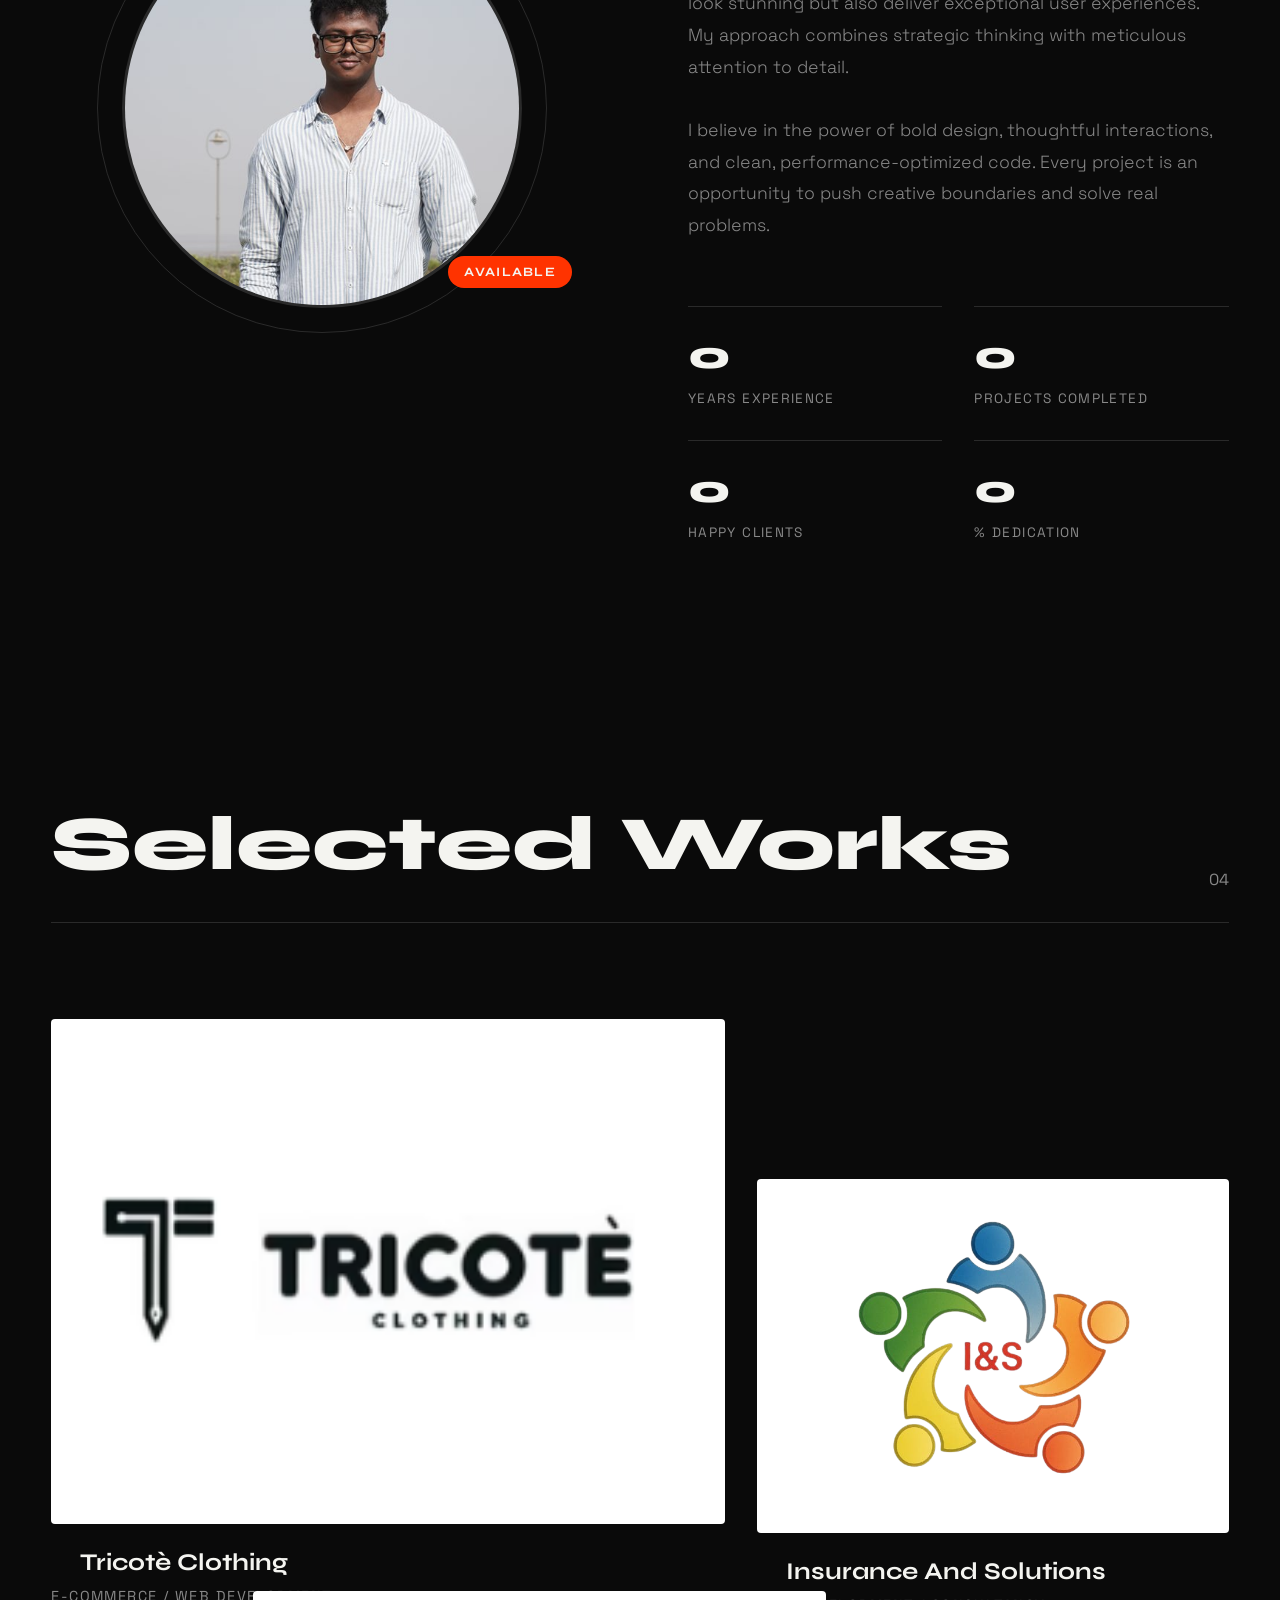
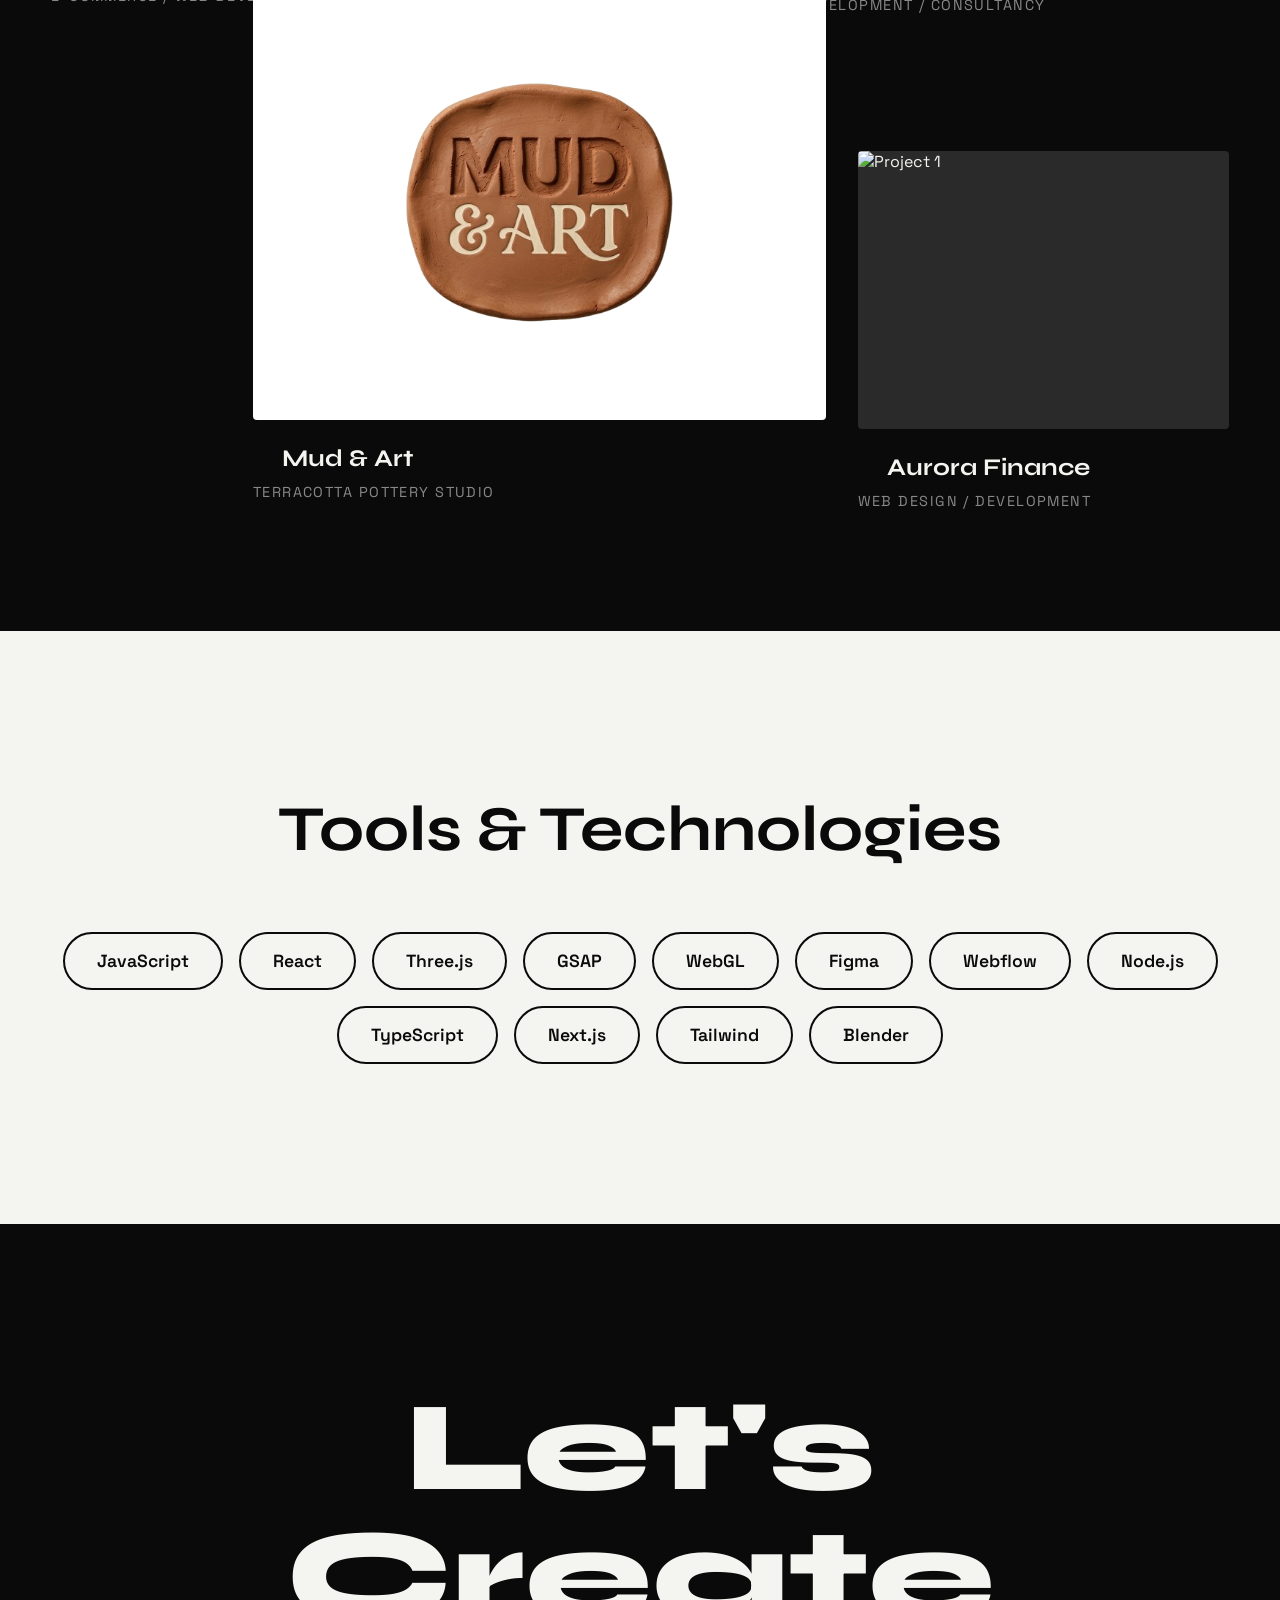
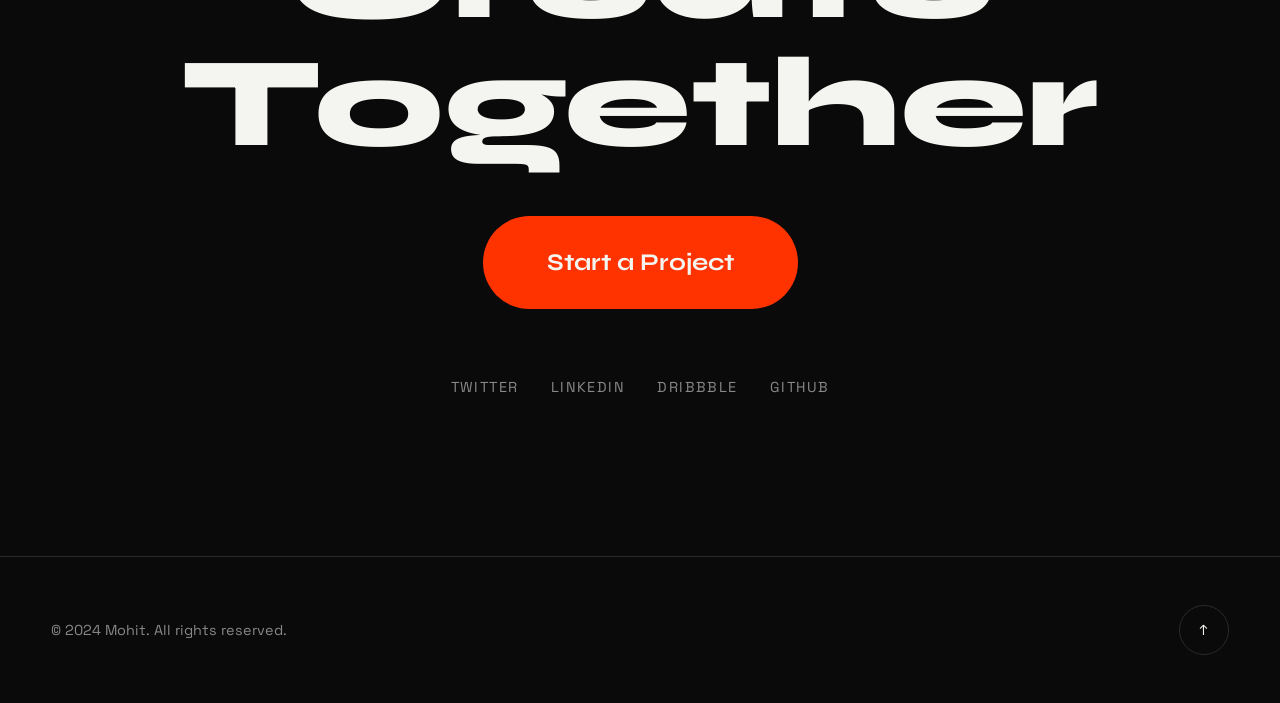
==== commit 47be283c: "Replace third project with Mud and Art and add logo" ====
--- a/index.html
+++ b/index.html
@@ -956,18 +956,18 @@
                 </div>
             </a>
 
-            <div class="project-card">
+            <a href="https://mudandart.in/" target="_blank" class="project-card" style="text-decoration: none; color: inherit;">
                 <div class="project-image">
-                    <img src="https://images.unsplash.com/photo-1561070791-2526d30994b5?q=80&w=1000&auto=format&fit=crop" alt="Project 3">
+                    <img src="assets/mudandart-logo.png" alt="Mud & Art" style="object-fit: contain; background: #ffffff; padding: 2rem;">
                     <div class="project-overlay">
                         <span style="color: white; font-family: Syne; font-weight: 700;">View Project</span>
                     </div>
                 </div>
                 <div class="project-info">
-                    <h3 class="project-title">Bold Studio</h3>
-                    <span class="project-category">Branding / Web</span>
+                    <h3 class="project-title">Mud & Art</h3>
+                    <span class="project-category">Terracotta Pottery Studio</span>
                 </div>
-            </div>
+            </a>
 
             <div class="project-card">
                 <div class="project-image">
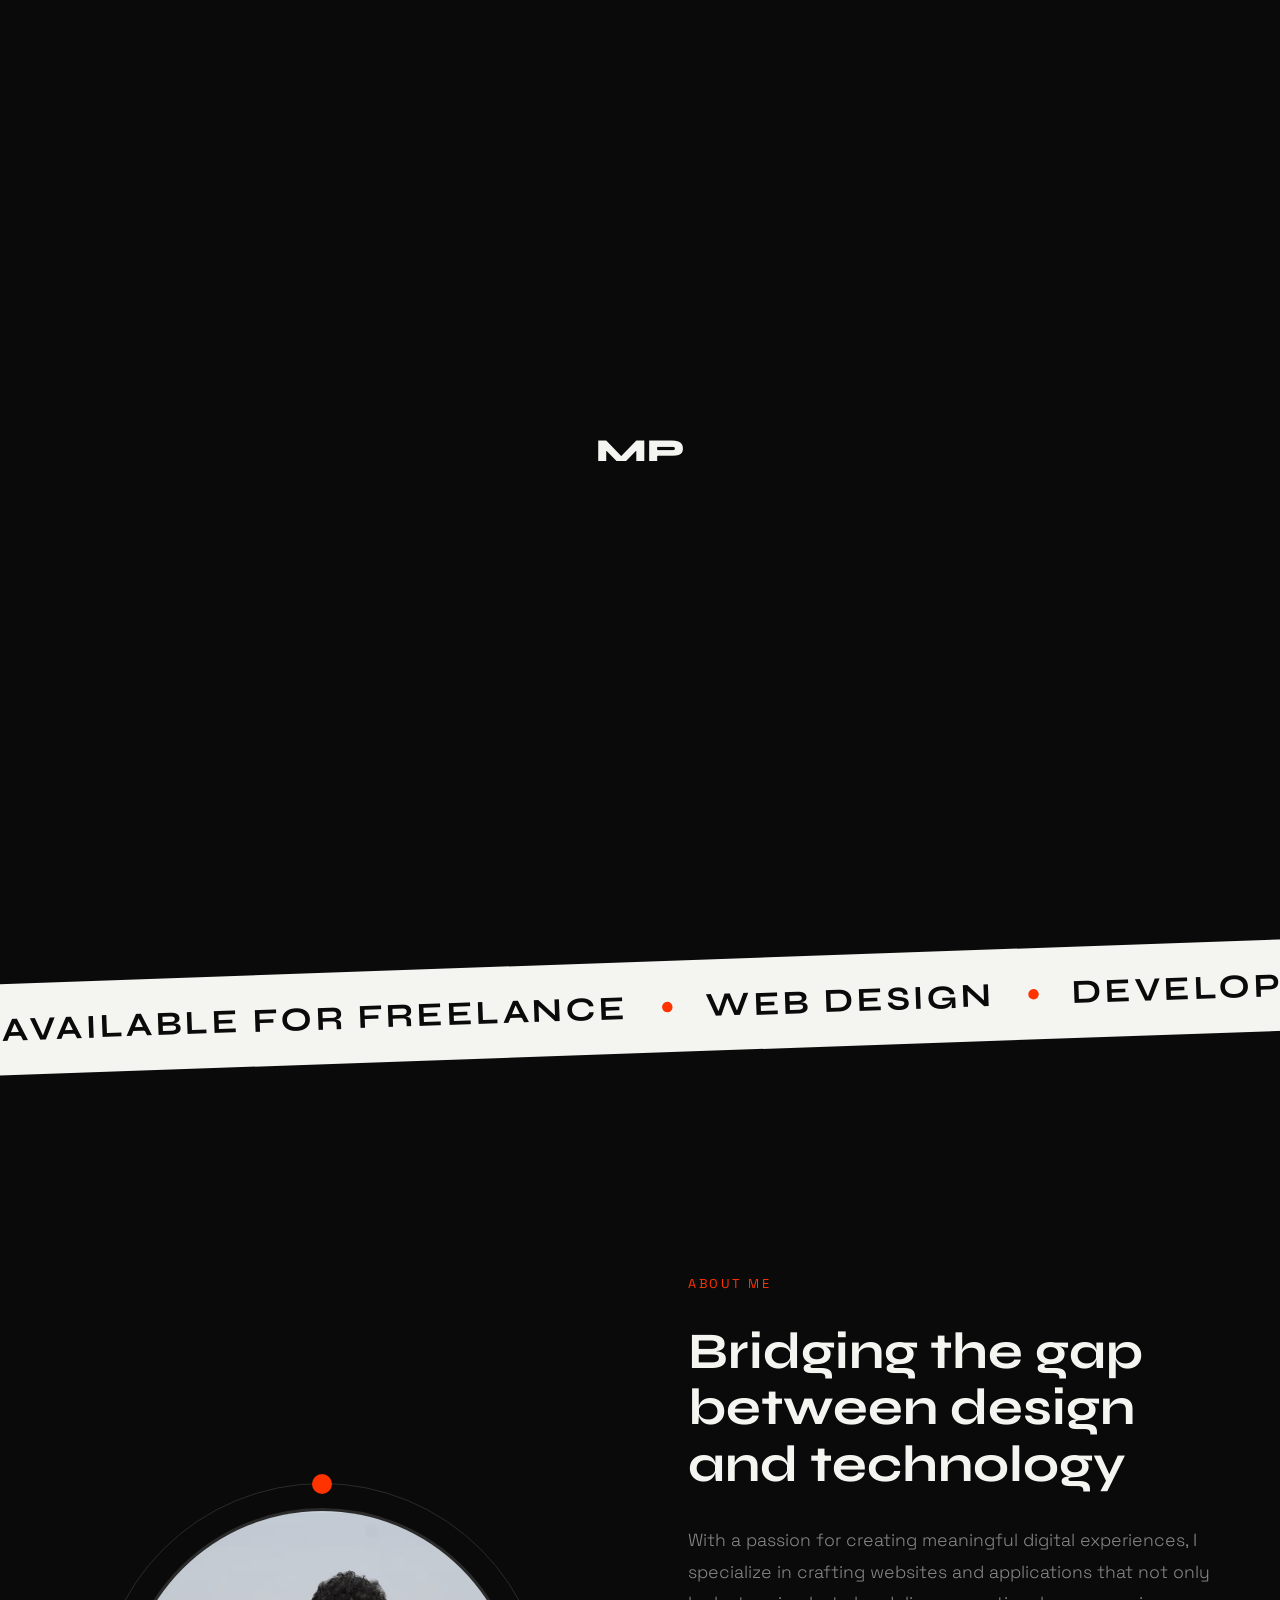
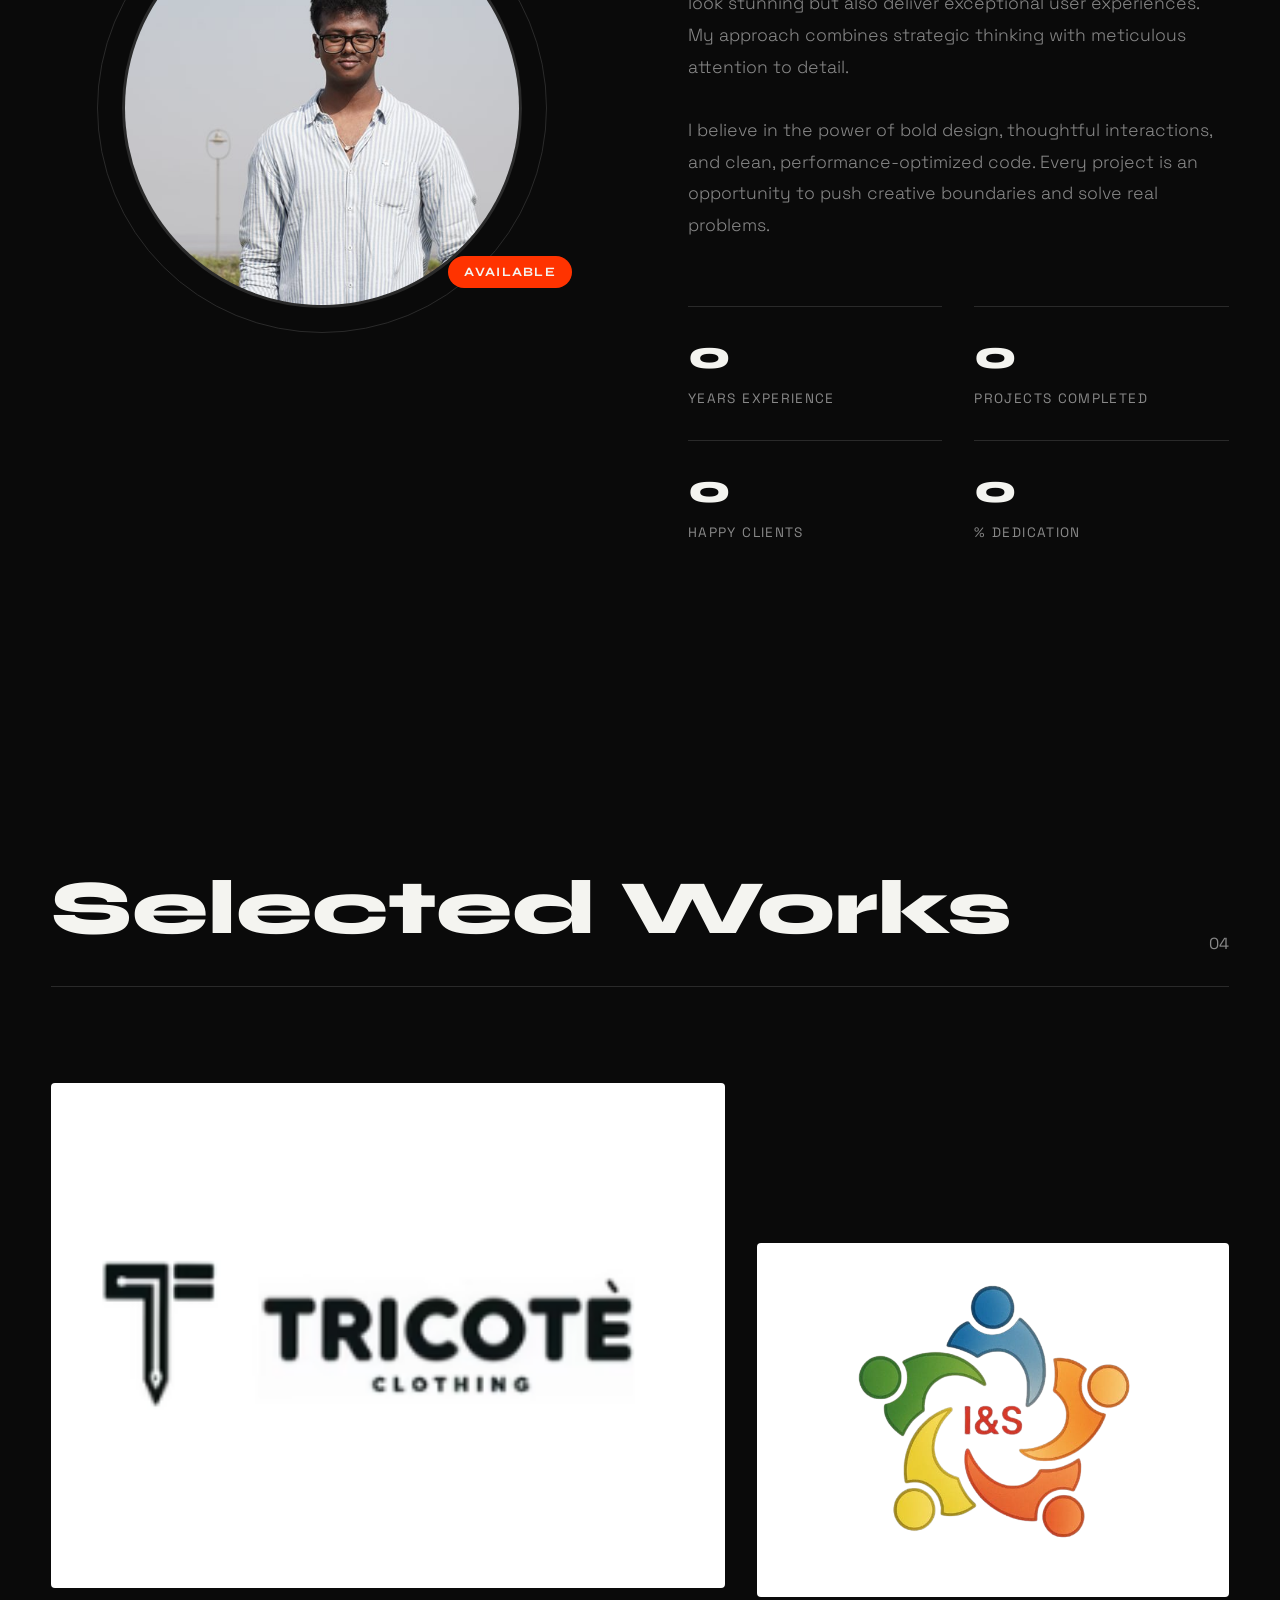
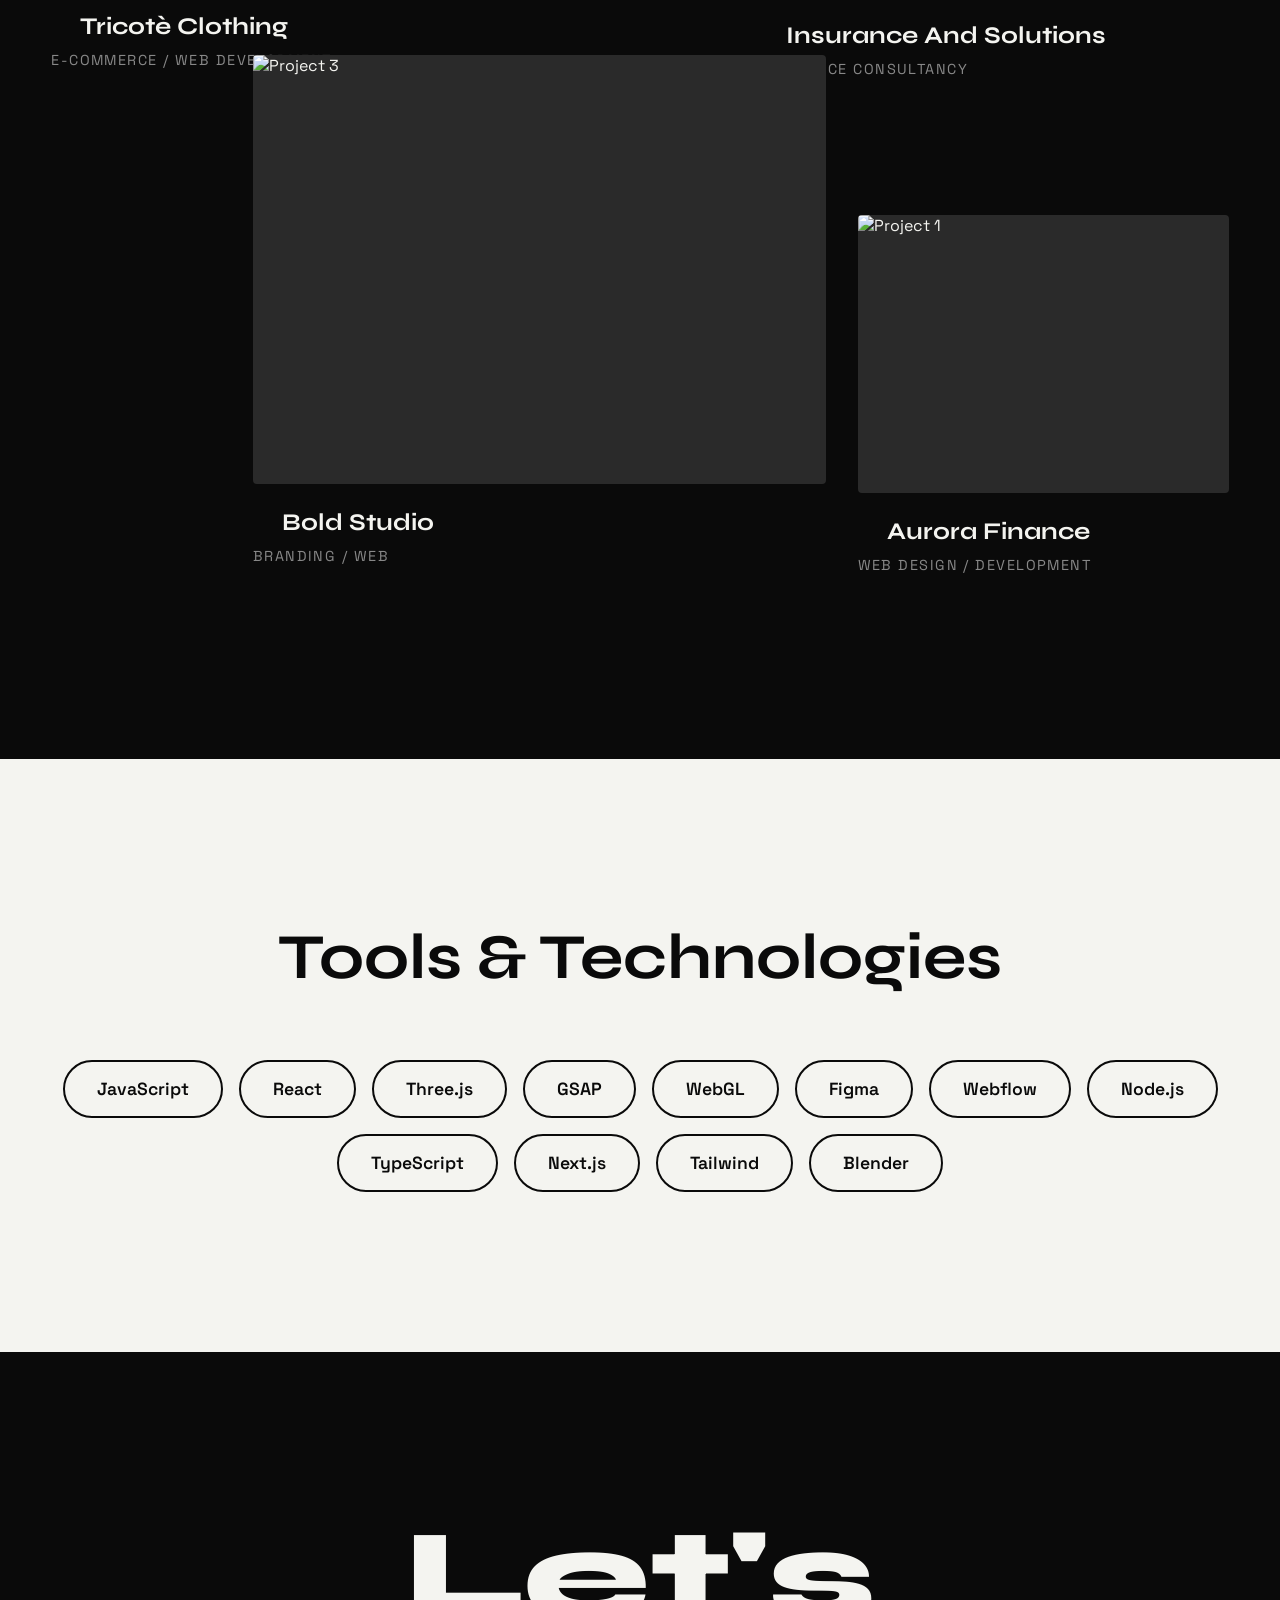
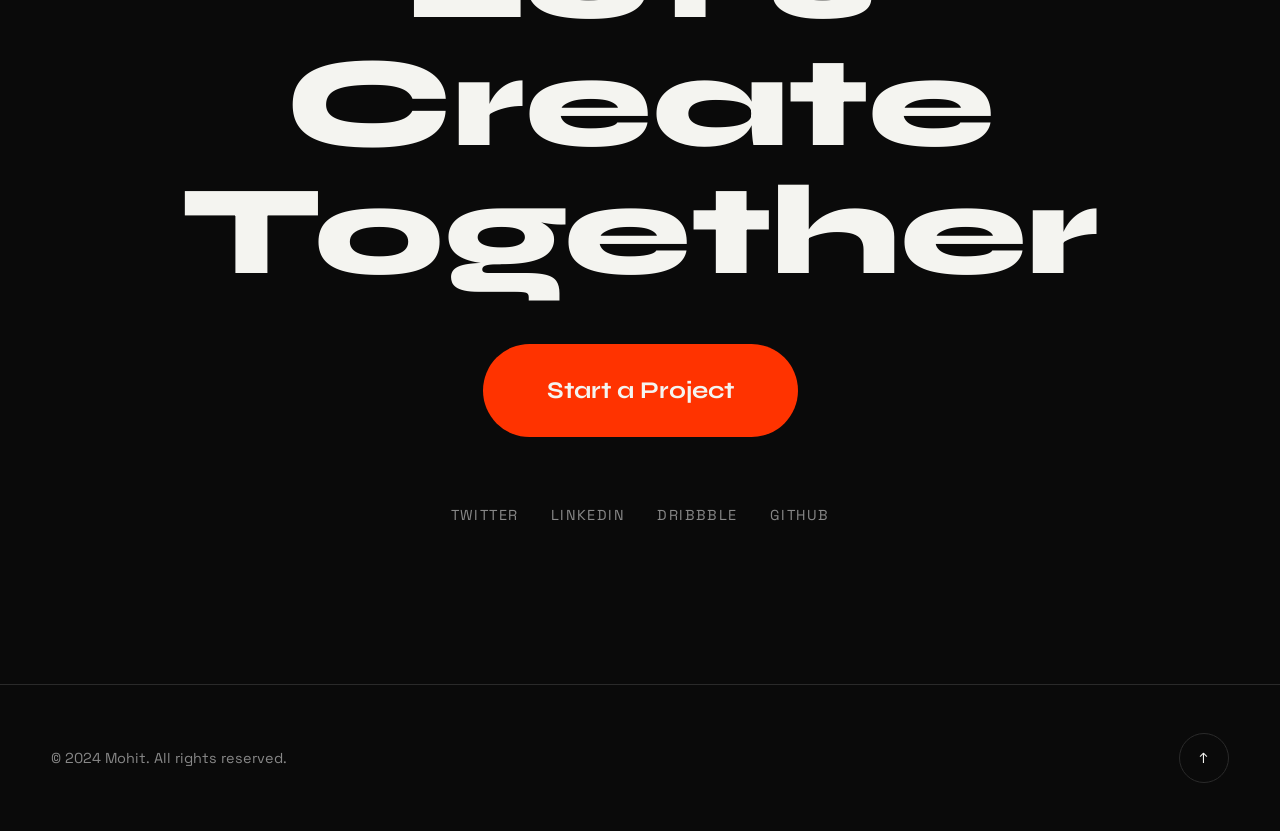
==== commit 8659679a: "Unify section spacings and make projects grid responsive with gap" ====
--- a/index.html
+++ b/index.html
@@ -1,12 +1,15 @@
 <!DOCTYPE html>
 <html lang="en">
+
 <head>
     <meta charset="UTF-8">
     <meta name="viewport" content="width=device-width, initial-scale=1.0">
     <title>Mohit — Digital Creator</title>
     <link rel="preconnect" href="https://fonts.googleapis.com">
     <link rel="preconnect" href="https://fonts.gstatic.com" crossorigin>
-    <link href="https://fonts.googleapis.com/css2?family=Space+Grotesk:wght@300;400;500;600;700&family=Syne:wght@400;500;600;700;800&display=swap" rel="stylesheet">
+    <link
+        href="https://fonts.googleapis.com/css2?family=Space+Grotesk:wght@300;400;500;600;700&family=Syne:wght@400;500;600;700;800&display=swap"
+        rel="stylesheet">
     <script src="https://cdnjs.cloudflare.com/ajax/libs/gsap/3.12.2/gsap.min.js"></script>
     <script src="https://cdnjs.cloudflare.com/ajax/libs/gsap/3.12.2/ScrollTrigger.min.js"></script>
     <style>
@@ -255,9 +258,19 @@
         }
 
         @keyframes float {
-            0%, 100% { transform: translate(0, 0) scale(1); }
-            33% { transform: translate(30px, -50px) scale(1.1); }
-            66% { transform: translate(-20px, 20px) scale(0.9); }
+
+            0%,
+            100% {
+                transform: translate(0, 0) scale(1);
+            }
+
+            33% {
+                transform: translate(30px, -50px) scale(1.1);
+            }
+
+            66% {
+                transform: translate(-20px, 20px) scale(0.9);
+            }
         }
 
         /* Marquee */
@@ -298,8 +311,13 @@
         }
 
         @keyframes marquee {
-            0% { transform: translateX(0); }
-            100% { transform: translateX(-50%); }
+            0% {
+                transform: translateX(0);
+            }
+
+            100% {
+                transform: translateX(-50%);
+            }
         }
 
         /* About Section with Photo */
@@ -375,8 +393,13 @@
         }
 
         @keyframes rotate {
-            from { transform: rotate(0deg); }
-            to { transform: rotate(360deg); }
+            from {
+                transform: rotate(0deg);
+            }
+
+            to {
+                transform: rotate(360deg);
+            }
         }
 
         /* Photo badge */
@@ -453,7 +476,7 @@
 
         /* Projects Section */
         .projects {
-            padding: 6rem 4vw;
+            padding: 10rem 4vw;
         }
 
         .section-header {
@@ -488,10 +511,24 @@
             cursor: pointer;
         }
 
-        .project-card:nth-child(1) { grid-column: 1 / 8; }
-        .project-card:nth-child(2) { grid-column: 8 / 13; margin-top: 10rem; }
-        .project-card:nth-child(3) { grid-column: 3 / 9; margin-top: -5rem; }
-        .project-card:nth-child(4) { grid-column: 9 / 13; margin-top: 5rem; }
+        .project-card:nth-child(1) {
+            grid-column: 1 / 8;
+        }
+
+        .project-card:nth-child(2) {
+            grid-column: 8 / 13;
+            margin-top: 10rem;
+        }
+
+        .project-card:nth-child(3) {
+            grid-column: 3 / 9;
+            margin-top: -5rem;
+        }
+
+        .project-card:nth-child(4) {
+            grid-column: 9 / 13;
+            margin-top: 5rem;
+        }
 
         .project-image {
             width: 100%;
@@ -516,7 +553,7 @@
         .project-overlay {
             position: absolute;
             inset: 0;
-            background: linear-gradient(to top, rgba(0,0,0,0.8), transparent);
+            background: linear-gradient(to top, rgba(0, 0, 0, 0.8), transparent);
             opacity: 0;
             transition: opacity 0.3s;
             display: flex;
@@ -663,7 +700,7 @@
             left: -100%;
             width: 100%;
             height: 100%;
-            background: linear-gradient(90deg, transparent, rgba(255,255,255,0.4), transparent);
+            background: linear-gradient(90deg, transparent, rgba(255, 255, 255, 0.4), transparent);
             transition: left 0.5s;
         }
 
@@ -740,6 +777,13 @@
 
         /* Responsive */
         @media (max-width: 968px) {
+            .about,
+            .projects,
+            .skills,
+            .contact {
+                padding: 6rem 5vw;
+            }
+
             .about {
                 grid-template-columns: 1fr;
                 gap: 4rem;
@@ -760,11 +804,28 @@
                 justify-content: center;
             }
 
-            .nav-links { display: none; }
-            .projects-grid { display: flex; flex-direction: column; }
-            .project-card { margin-top: 0 !important; }
-            body { cursor: auto; }
-            .cursor, .cursor-follower { display: none; }
+            .nav-links {
+                display: none;
+            }
+
+            .projects-grid {
+                display: flex;
+                flex-direction: column;
+                gap: 4rem;
+            }
+
+            .project-card {
+                margin-top: 0 !important;
+            }
+
+            body {
+                cursor: auto;
+            }
+
+            .cursor,
+            .cursor-follower {
+                display: none;
+            }
         }
 
         /* Loading Screen */
@@ -791,11 +852,19 @@
         }
 
         @keyframes loader {
-            0%, 100% { transform: translateY(0); }
-            50% { transform: translateY(-10px); }
+
+            0%,
+            100% {
+                transform: translateY(0);
+            }
+
+            50% {
+                transform: translateY(-10px);
+            }
         }
     </style>
 </head>
+
 <body>
     <!-- Loading Screen -->
     <div class="loader">
@@ -838,7 +907,7 @@
             </h1>
 
             <p class="hero-subtitle">
-                I'm Mohit, a multidisciplinary designer and developer crafting 
+                I'm Mohit, a multidisciplinary designer and developer crafting
                 bold digital experiences that merge aesthetics with functionality.
             </p>
 
@@ -891,13 +960,13 @@
             <h2>Bridging the gap between design and technology</h2>
 
             <p class="about-text">
-                With a passion for creating meaningful digital experiences, I specialize 
-                in crafting websites and applications that not only look stunning but 
-                also deliver exceptional user experiences. My approach combines strategic 
+                With a passion for creating meaningful digital experiences, I specialize
+                in crafting websites and applications that not only look stunning but
+                also deliver exceptional user experiences. My approach combines strategic
                 thinking with meticulous attention to detail.
                 <br><br>
-                I believe in the power of bold design, thoughtful interactions, and 
-                clean, performance-optimized code. Every project is an opportunity to 
+                I believe in the power of bold design, thoughtful interactions, and
+                clean, performance-optimized code. Every project is an opportunity to
                 push creative boundaries and solve real problems.
             </p>
 
@@ -930,9 +999,11 @@
         </div>
 
         <div class="projects-grid">
-            <a href="https://tricote.in/?srsltid=AfmBOopkn6wTO11L6u43wNvCKzzV3UsmDUg117F-rf8wdqfzyj4wOCCU" target="_blank" class="project-card" style="text-decoration: none; color: inherit;">
+            <a href="https://tricote.in/?srsltid=AfmBOopkn6wTO11L6u43wNvCKzzV3UsmDUg117F-rf8wdqfzyj4wOCCU"
+                target="_blank" class="project-card" style="text-decoration: none; color: inherit;">
                 <div class="project-image">
-                    <img src="assets/tricote-logo.png" alt="Tricotè Clothing" style="object-fit: contain; background: #ffffff; padding: 2rem;">
+                    <img src="assets/tricote-logo.png" alt="Tricotè Clothing"
+                        style="object-fit: contain; background: #ffffff; padding: 2rem;">
                     <div class="project-overlay">
                         <span style="color: white; font-family: Syne; font-weight: 700;">View Project</span>
                     </div>
@@ -943,35 +1014,39 @@
                 </div>
             </a>
 
-            <a href="https://www.insuranceandsolutions.in/" target="_blank" class="project-card" style="text-decoration: none; color: inherit;">
+            <a href="https://www.insuranceandsolutions.in/" target="_blank" class="project-card"
+                style="text-decoration: none; color: inherit;">
                 <div class="project-image">
-                    <img src="assets/insurance-logo.png" alt="Insurance And Solutions" style="object-fit: contain; background: #ffffff; padding: 2rem;">
+                    <img src="assets/insurance-logo.png" alt="Insurance And Solutions"
+                        style="object-fit: contain; background: #ffffff; padding: 2rem;">
                     <div class="project-overlay">
                         <span style="color: white; font-family: Syne; font-weight: 700;">View Project</span>
                     </div>
                 </div>
                 <div class="project-info">
                     <h3 class="project-title">Insurance And Solutions</h3>
-                    <span class="project-category">Web Development / Consultancy</span>
+                    <span class="project-category">Insurance Consultancy</span>
                 </div>
             </a>
 
-            <a href="https://mudandart.in/" target="_blank" class="project-card" style="text-decoration: none; color: inherit;">
+            <div class="project-card">
                 <div class="project-image">
-                    <img src="assets/mudandart-logo.png" alt="Mud & Art" style="object-fit: contain; background: #ffffff; padding: 2rem;">
+                    <img src="https://images.unsplash.com/photo-1561070791-2526d30994b5?q=80&w=1000&auto=format&fit=crop"
+                        alt="Project 3">
                     <div class="project-overlay">
                         <span style="color: white; font-family: Syne; font-weight: 700;">View Project</span>
                     </div>
                 </div>
                 <div class="project-info">
-                    <h3 class="project-title">Mud & Art</h3>
-                    <span class="project-category">Terracotta Pottery Studio</span>
+                    <h3 class="project-title">Bold Studio</h3>
+                    <span class="project-category">Branding / Web</span>
                 </div>
-            </a>
+            </div>
 
             <div class="project-card">
                 <div class="project-image">
-                    <img src="https://images.unsplash.com/photo-1618005182384-a83a8bd57fbe?q=80&w=1000&auto=format&fit=crop" alt="Project 1">
+                    <img src="https://images.unsplash.com/photo-1618005182384-a83a8bd57fbe?q=80&w=1000&auto=format&fit=crop"
+                        alt="Project 1">
                     <div class="project-overlay">
                         <span style="color: white; font-family: Syne; font-weight: 700;">View Project</span>
                     </div>
@@ -1241,4 +1316,5 @@
     </script>
     <script src="https://cdnjs.cloudflare.com/ajax/libs/gsap/3.12.2/ScrollToPlugin.min.js"></script>
 </body>
-</html>
+
+</html>
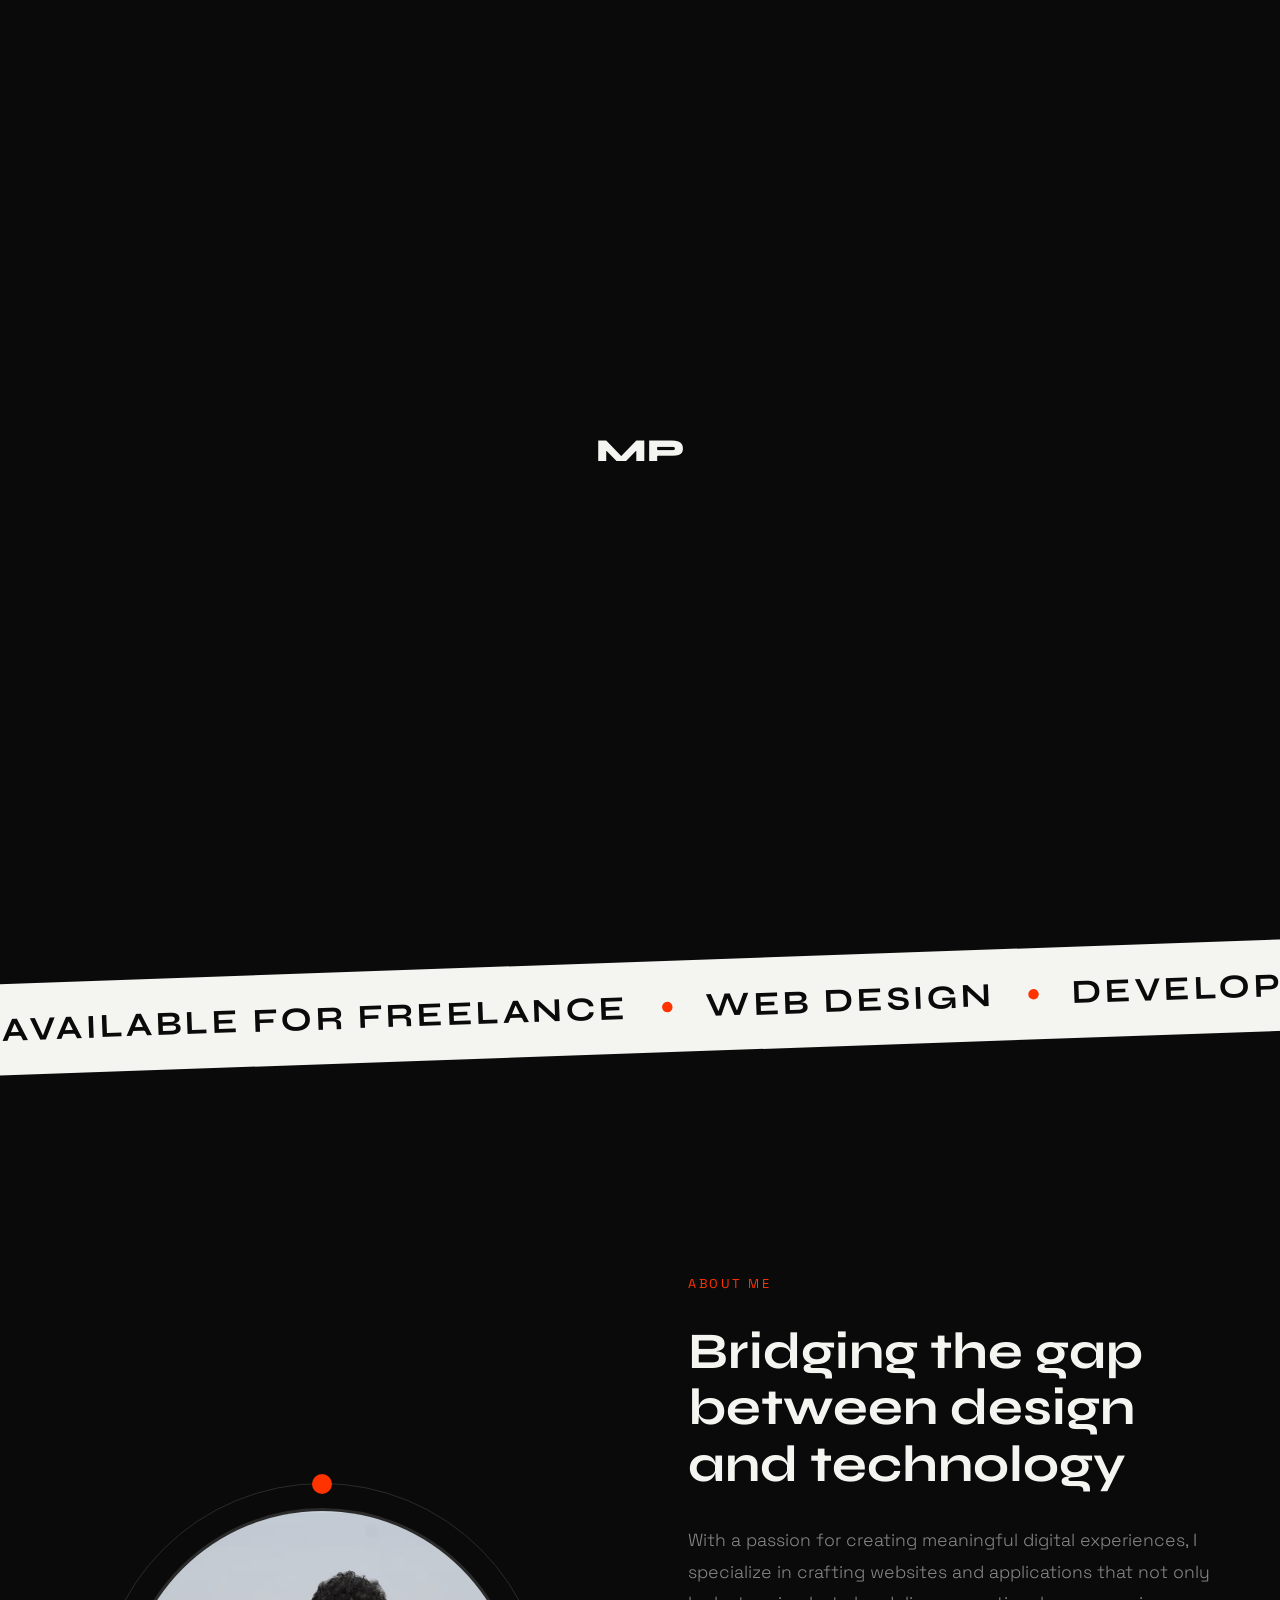
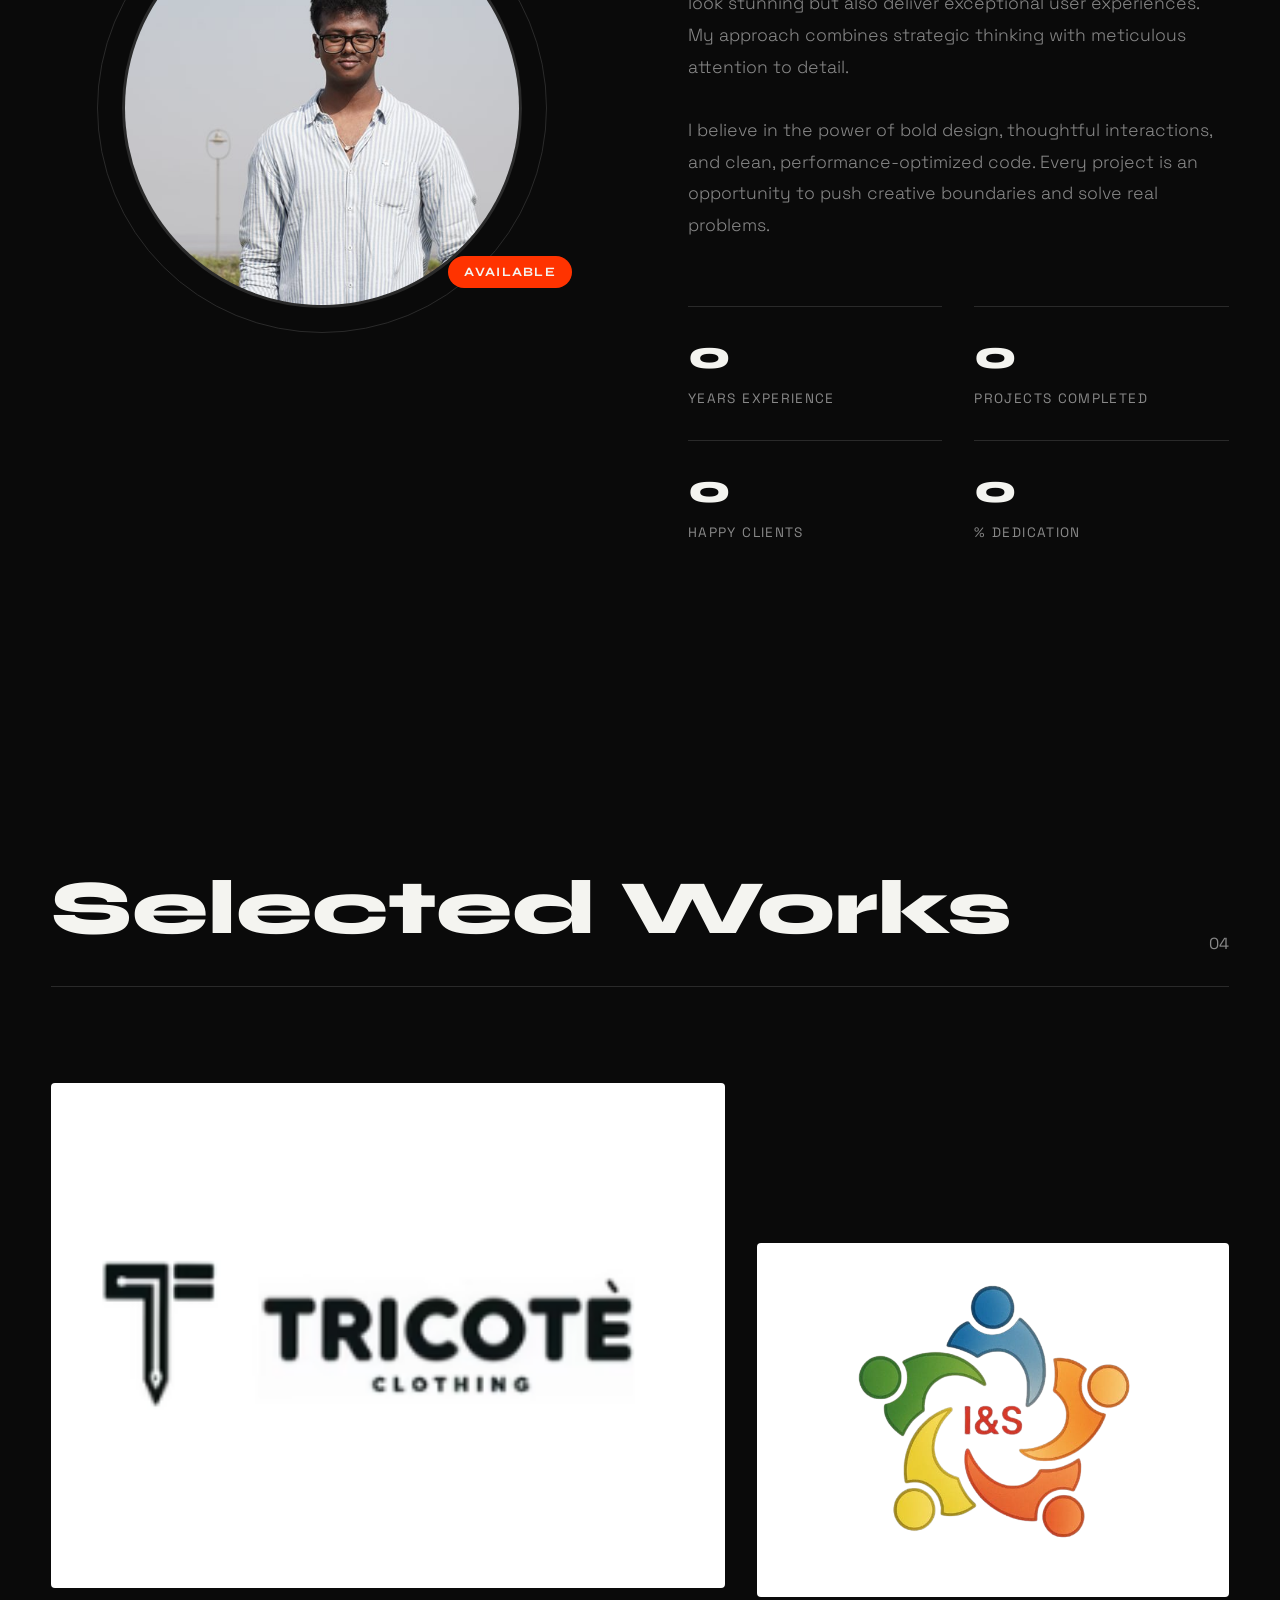
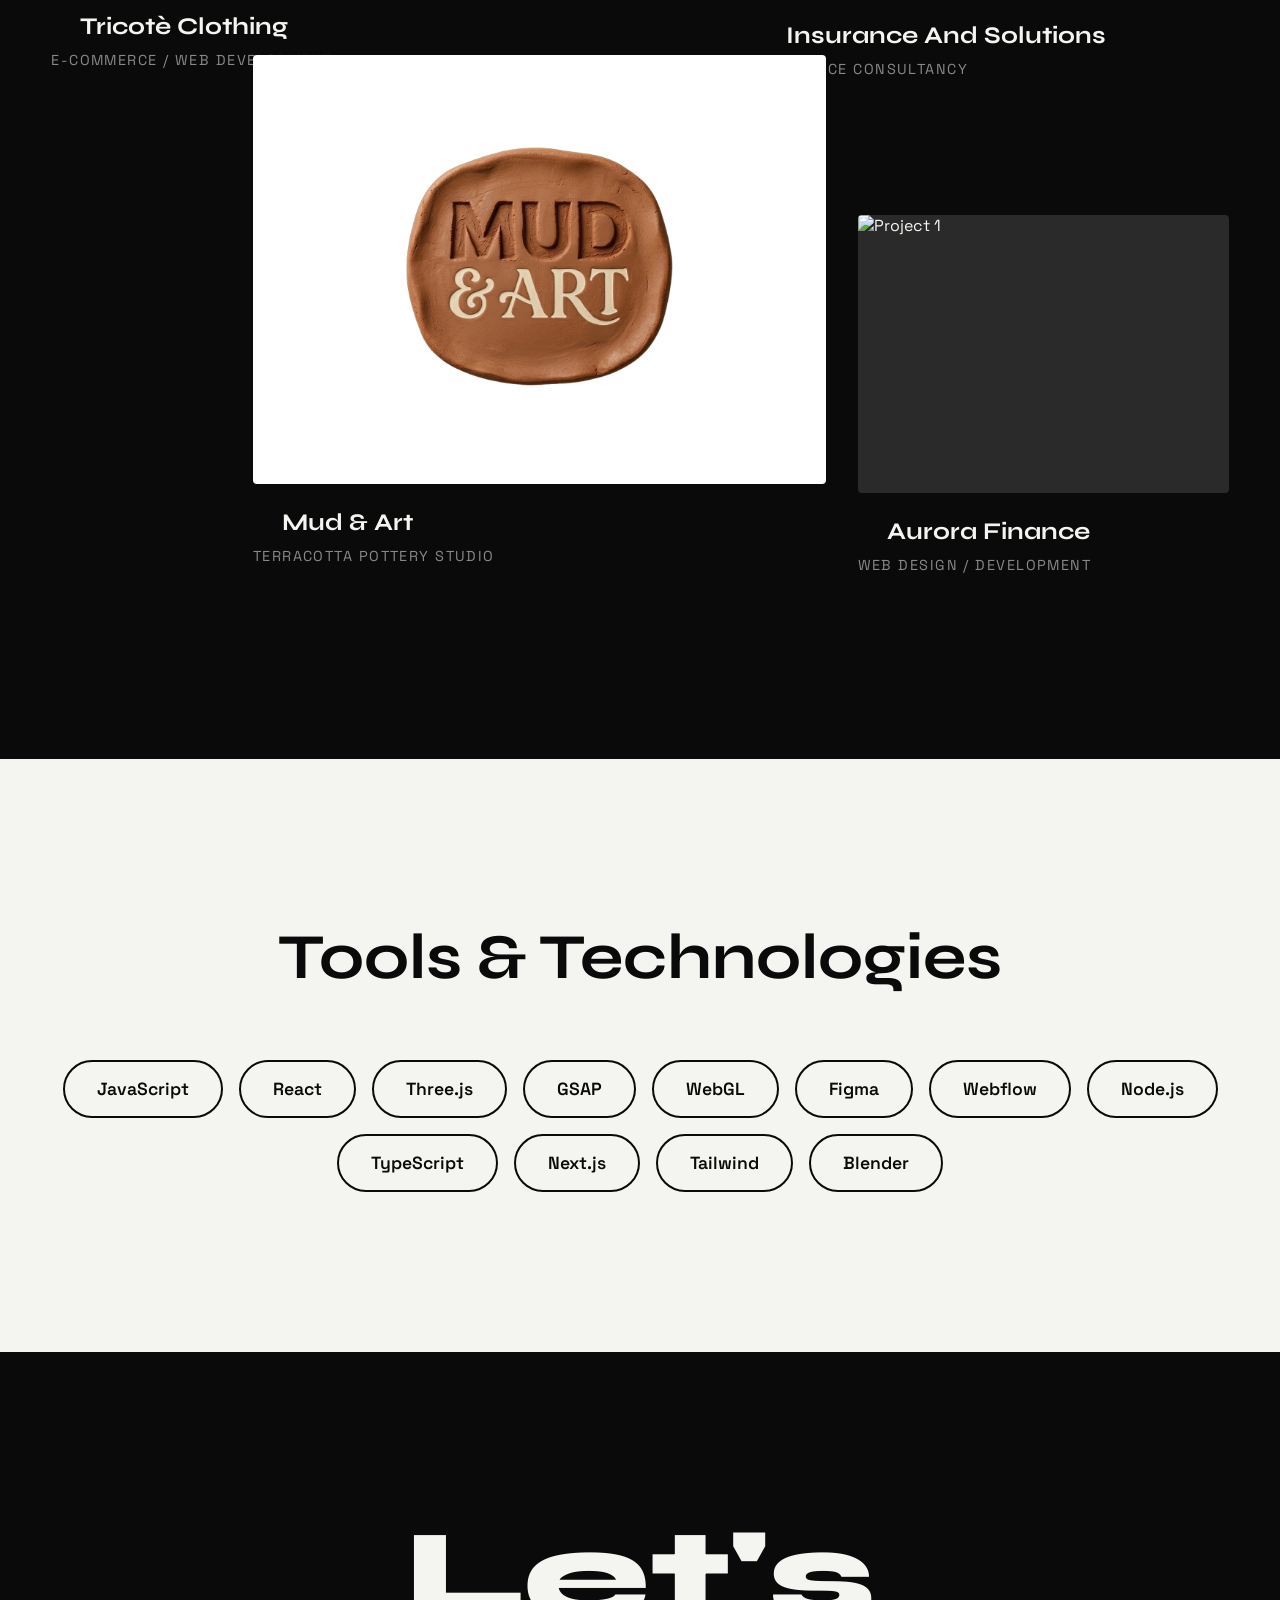
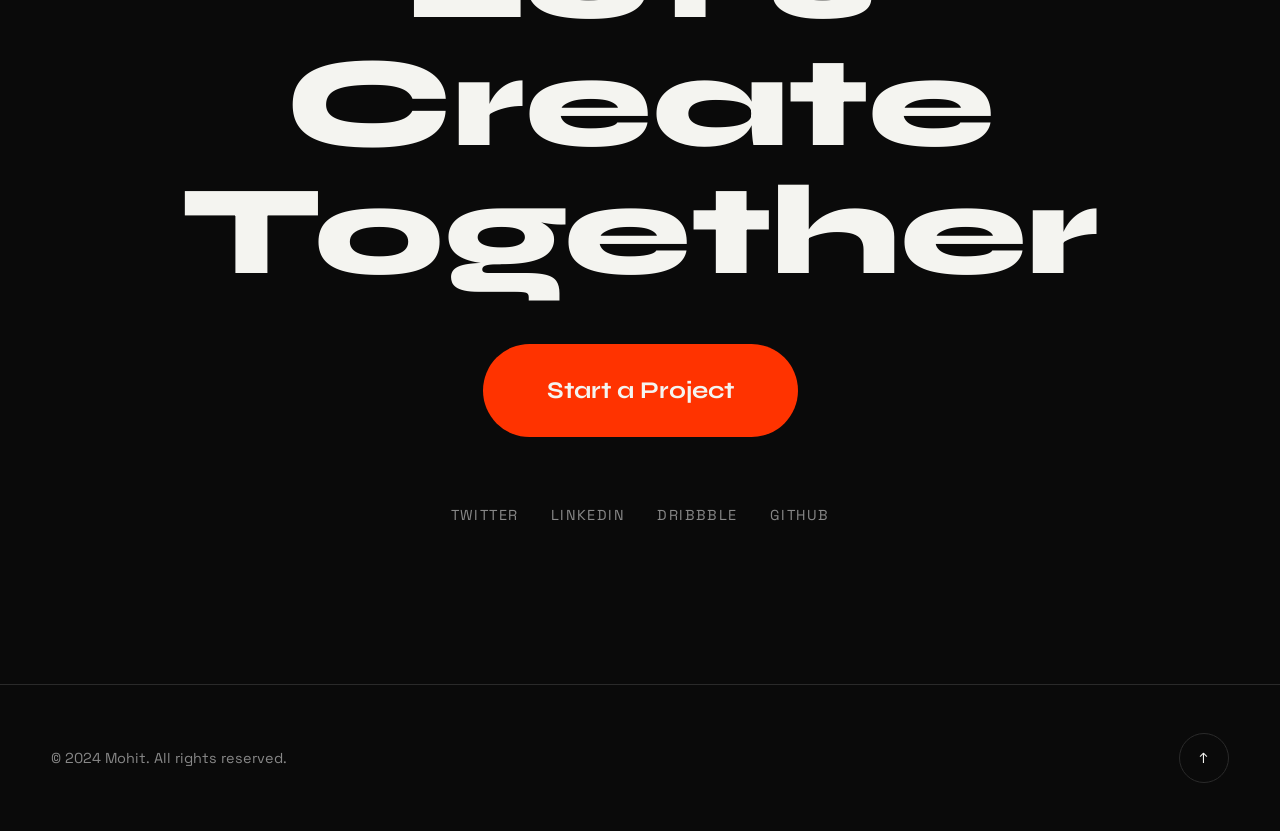
==== commit f36138b5: "Restore Mud and Art project in third position" ====
--- a/index.html
+++ b/index.html
@@ -1029,19 +1029,18 @@
                 </div>
             </a>
 
-            <div class="project-card">
+            <a href="https://mudandart.in/" target="_blank" class="project-card" style="text-decoration: none; color: inherit;">
                 <div class="project-image">
-                    <img src="https://images.unsplash.com/photo-1561070791-2526d30994b5?q=80&w=1000&auto=format&fit=crop"
-                        alt="Project 3">
+                    <img src="assets/mudandart-logo.png" alt="Mud & Art" style="object-fit: contain; background: #ffffff; padding: 2rem;">
                     <div class="project-overlay">
                         <span style="color: white; font-family: Syne; font-weight: 700;">View Project</span>
                     </div>
                 </div>
                 <div class="project-info">
-                    <h3 class="project-title">Bold Studio</h3>
-                    <span class="project-category">Branding / Web</span>
+                    <h3 class="project-title">Mud & Art</h3>
+                    <span class="project-category">Terracotta Pottery Studio</span>
                 </div>
-            </div>
+            </a>
 
             <div class="project-card">
                 <div class="project-image">
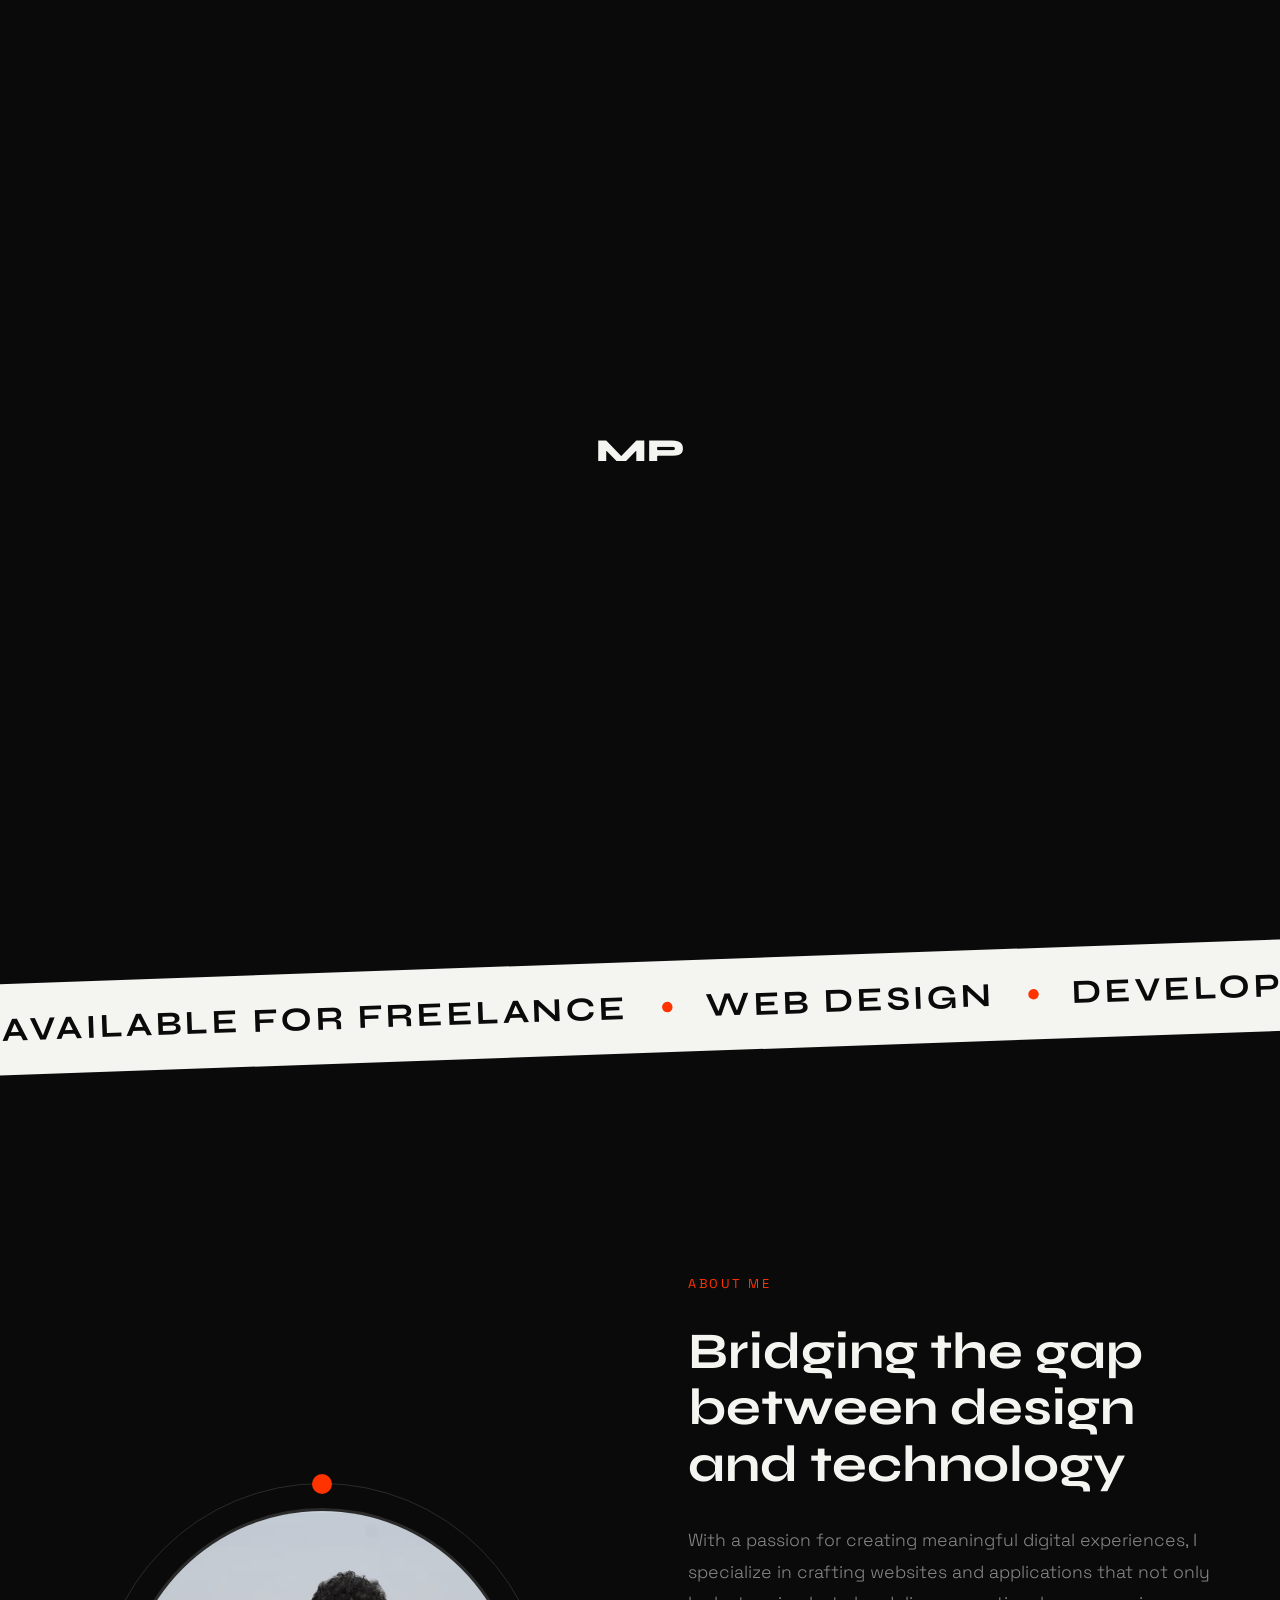
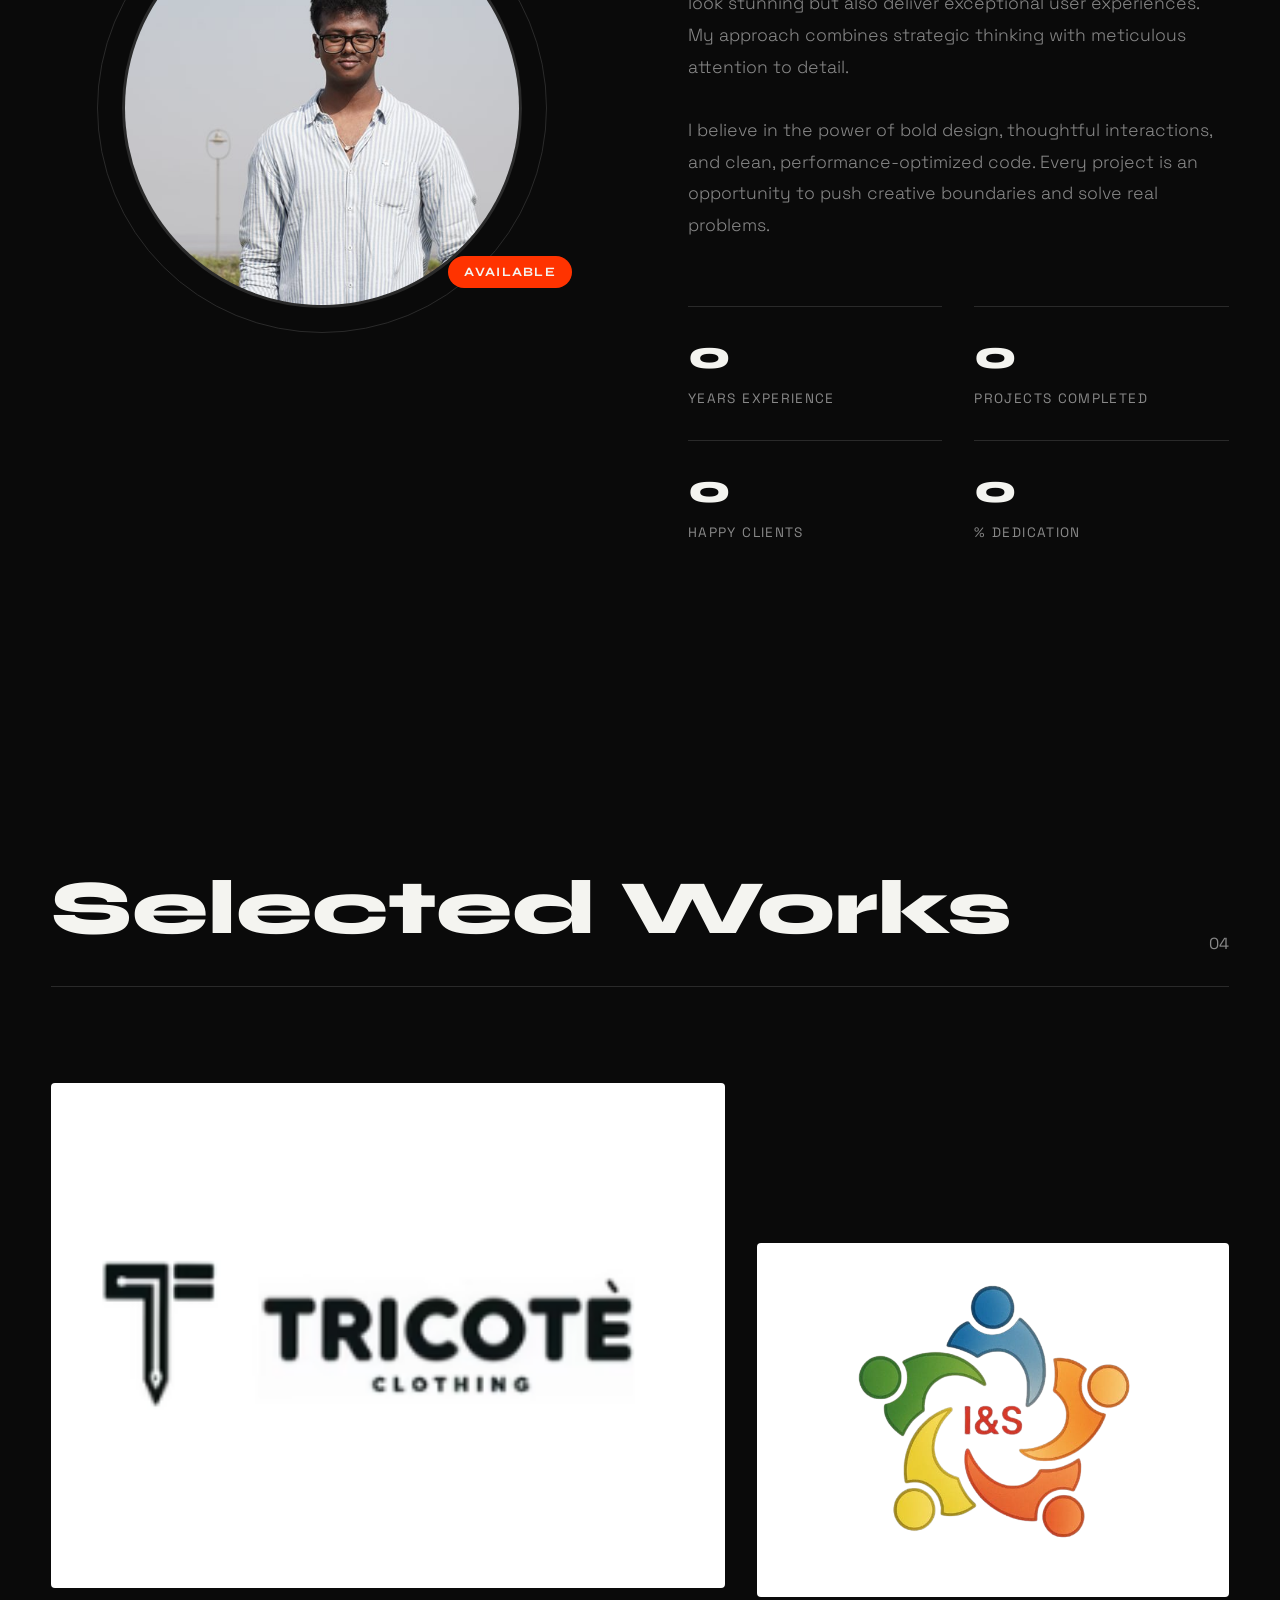
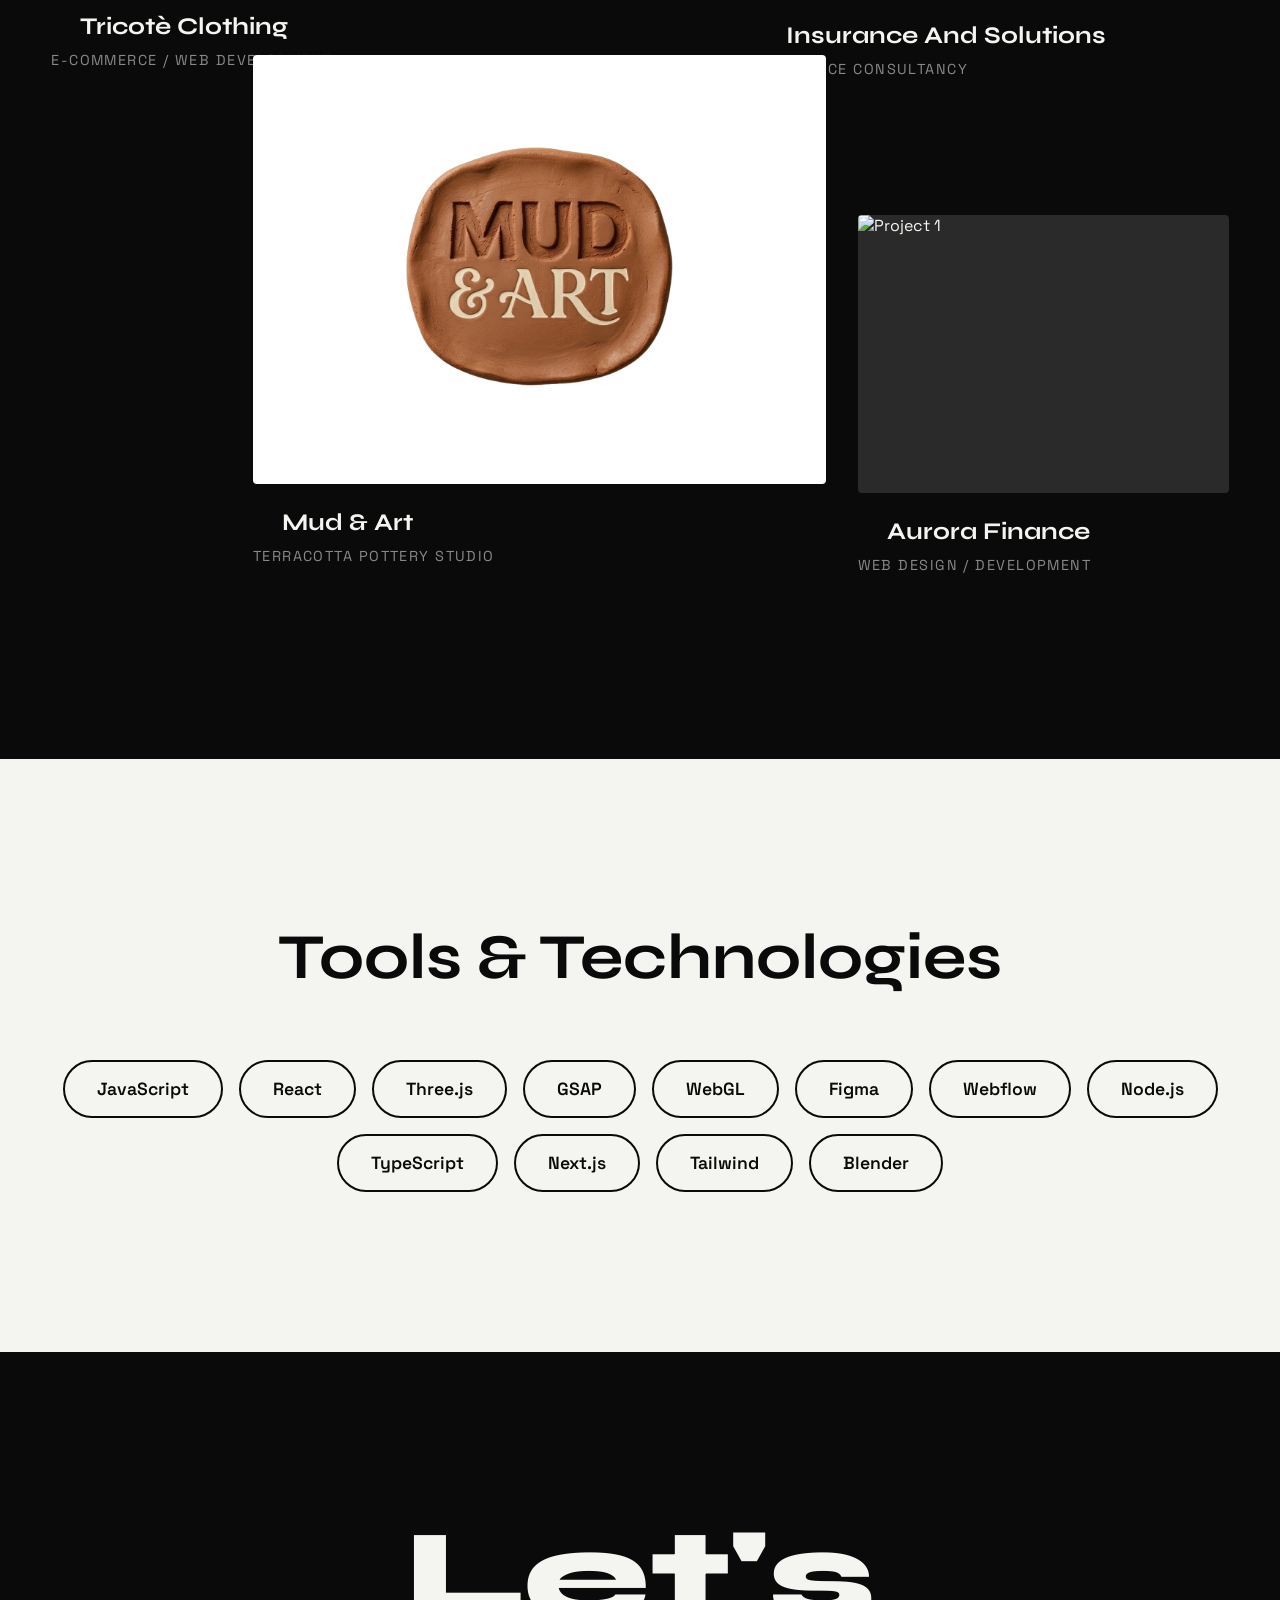
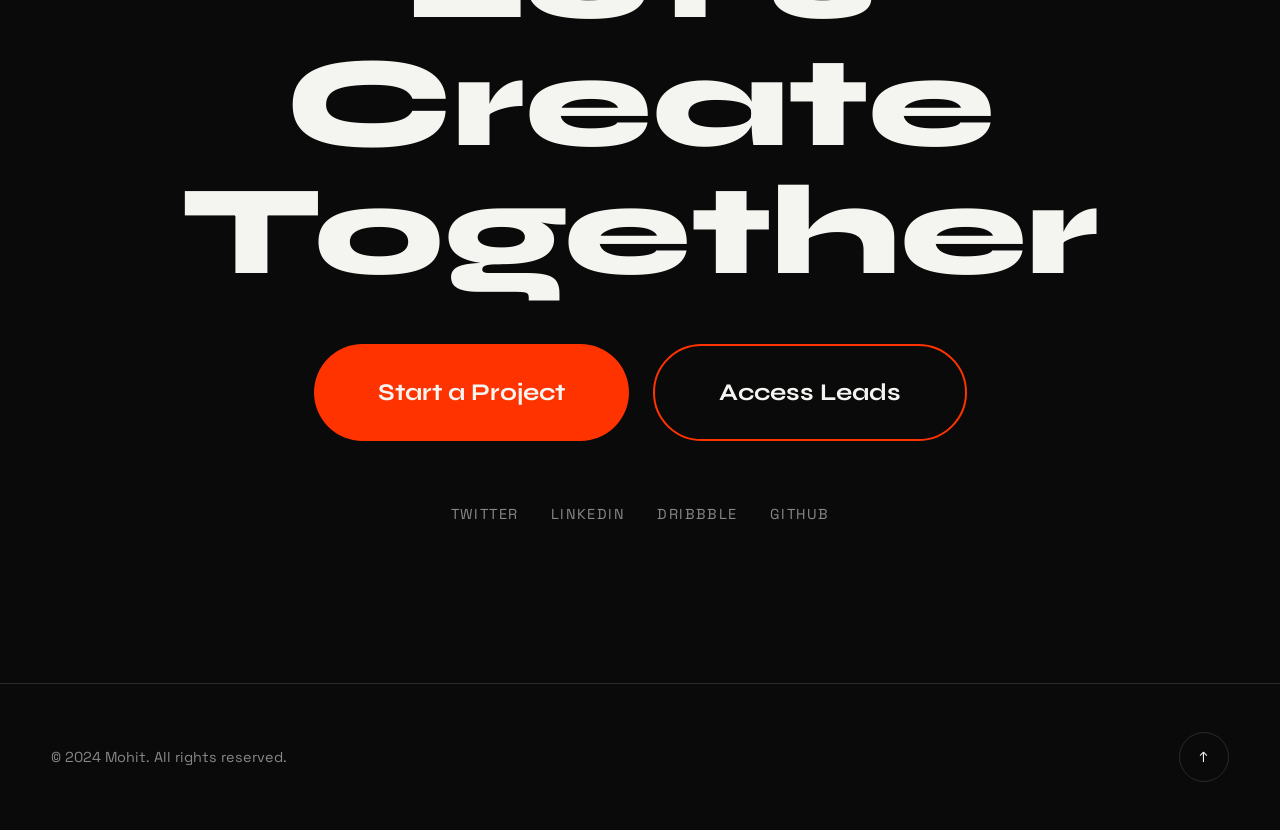
==== commit 2b8ad0e9: "Add contact leads form modal and PIN-locked leads data dashboard" ====
--- a/index.html
+++ b/index.html
@@ -861,6 +861,196 @@
             50% {
                 transform: translateY(-10px);
             }
+        }
+
+        /* Modals and Lead Form Styles */
+        .modal-backdrop {
+            position: fixed;
+            inset: 0;
+            background: rgba(10, 10, 10, 0.7);
+            backdrop-filter: blur(10px);
+            z-index: 11000;
+            display: flex;
+            align-items: center;
+            justify-content: center;
+            opacity: 0;
+            pointer-events: none;
+            transition: opacity 0.4s ease;
+        }
+
+        .modal-backdrop.active {
+            opacity: 1;
+            pointer-events: auto;
+        }
+
+        .modal-content {
+            background: rgba(20, 20, 20, 0.9);
+            border: 1px solid rgba(255, 255, 255, 0.08);
+            box-shadow: 0 20px 40px rgba(0, 0, 0, 0.6);
+            border-radius: 16px;
+            width: 90%;
+            max-width: 500px;
+            padding: 3rem 2.5rem;
+            position: relative;
+            transform: translateY(30px) scale(0.95);
+            transition: transform 0.4s cubic-bezier(0.16, 1, 0.3, 1);
+            color: var(--text);
+        }
+
+        .modal-backdrop.active .modal-content {
+            transform: translateY(0) scale(1);
+        }
+
+        .modal-close {
+            position: absolute;
+            top: 1.5rem;
+            right: 1.5rem;
+            background: none;
+            border: none;
+            color: var(--light-gray);
+            font-size: 1.8rem;
+            cursor: pointer;
+            transition: color 0.3s;
+            line-height: 1;
+        }
+
+        .modal-close:hover {
+            color: var(--accent);
+        }
+
+        .modal-title {
+            font-family: 'Syne', sans-serif;
+            font-size: 2rem;
+            font-weight: 700;
+            margin-bottom: 2rem;
+            background: linear-gradient(135deg, var(--text), var(--light-gray));
+            -webkit-background-clip: text;
+            -webkit-text-fill-color: transparent;
+        }
+
+        .form-group {
+            margin-bottom: 1.5rem;
+            text-align: left;
+        }
+
+        .form-group label {
+            display: block;
+            font-size: 0.85rem;
+            text-transform: uppercase;
+            letter-spacing: 0.1em;
+            color: var(--light-gray);
+            margin-bottom: 0.5rem;
+        }
+
+        .form-input {
+            width: 100%;
+            padding: 1rem;
+            background: rgba(255, 255, 255, 0.03);
+            border: 1px solid var(--gray);
+            border-radius: 6px;
+            color: var(--text);
+            font-family: inherit;
+            font-size: 1rem;
+            transition: border-color 0.3s, background-color 0.3s;
+            box-sizing: border-box;
+        }
+
+        .form-input:focus {
+            outline: none;
+            border-color: var(--accent);
+            background: rgba(255, 255, 255, 0.05);
+        }
+
+        .submit-btn {
+            width: 100%;
+            padding: 1.2rem;
+            background: var(--accent);
+            border: none;
+            border-radius: 100px;
+            color: var(--text);
+            font-family: 'Syne', sans-serif;
+            font-size: 1.1rem;
+            font-weight: 700;
+            cursor: pointer;
+            transition: transform 0.3s, background-color 0.3s;
+            margin-top: 1rem;
+        }
+
+        .submit-btn:hover {
+            background-color: #ff5500;
+            transform: scale(1.02);
+        }
+
+        /* Leads List Specific Styles */
+        .leads-table-container {
+            max-height: 300px;
+            overflow-y: auto;
+            margin-top: 1.5rem;
+            border: 1px solid var(--gray);
+            border-radius: 8px;
+            background: rgba(0, 0, 0, 0.2);
+        }
+
+        .leads-table {
+            width: 100%;
+            border-collapse: collapse;
+            text-align: left;
+            font-size: 0.9rem;
+        }
+
+        .leads-table th, .leads-table td {
+            padding: 1rem;
+            border-bottom: 1px solid var(--gray);
+        }
+
+        .leads-table th {
+            background: rgba(255, 255, 255, 0.05);
+            color: var(--light-gray);
+            font-weight: 600;
+            text-transform: uppercase;
+            font-size: 0.75rem;
+            letter-spacing: 0.05em;
+        }
+
+        .leads-table tr:hover {
+            background: rgba(255, 255, 255, 0.02);
+        }
+
+        .leads-empty {
+            padding: 3rem 1rem;
+            text-align: center;
+            color: var(--light-gray);
+        }
+
+        .pin-screen {
+            display: flex;
+            flex-direction: column;
+            align-items: center;
+        }
+
+        .pin-input-container {
+            display: flex;
+            gap: 1rem;
+            margin-top: 1.5rem;
+            margin-bottom: 1.5rem;
+        }
+
+        .pin-dot {
+            width: 16px;
+            height: 16px;
+            border-radius: 50%;
+            border: 2px solid var(--light-gray);
+            transition: background-color 0.2s, border-color 0.2s;
+        }
+
+        .pin-dot.filled {
+            background-color: var(--accent);
+            border-color: var(--accent);
+        }
+
+        #view-leads-btn:hover {
+            background: var(--accent) !important;
+            color: var(--text) !important;
         }
     </style>
 </head>
@@ -1082,7 +1272,10 @@
     <!-- Contact Section -->
     <section id="contact" class="contact">
         <h2>Let's Create<br>Together</h2>
-        <a href="mailto:hello@mohit.design" class="contact-cta magnetic">Start a Project</a>
+        <div style="display: flex; justify-content: center; gap: 1.5rem; flex-wrap: wrap; margin-bottom: 4rem;">
+            <button id="start-project-btn" class="contact-cta magnetic" style="border: none; margin-bottom: 0; cursor: pointer;">Start a Project</button>
+            <button id="view-leads-btn" class="contact-cta magnetic" style="background: transparent; border: 2px solid var(--accent); color: var(--text); margin-bottom: 0; cursor: pointer;">Access Leads</button>
+        </div>
 
         <div class="social-links">
             <a href="#" class="magnetic">Twitter</a>
@@ -1097,6 +1290,79 @@
         <span>© 2024 Mohit. All rights reserved.</span>
         <a href="#" class="back-to-top magnetic">↑</a>
     </footer>
+
+    <!-- Contact Lead Modal -->
+    <div id="contact-modal" class="modal-backdrop">
+        <div class="modal-content">
+            <button class="modal-close" id="close-contact-modal">&times;</button>
+            <h3 class="modal-title">Start a Project</h3>
+            <form id="lead-form" onsubmit="event.preventDefault(); submitLead();">
+                <div class="form-group">
+                    <label for="lead-name">Name</label>
+                    <input type="text" id="lead-name" class="form-input" placeholder="Your Name" required>
+                </div>
+                <div class="form-group">
+                    <label for="lead-email">Email</label>
+                    <input type="email" id="lead-email" class="form-input" placeholder="your.email@example.com" required>
+                </div>
+                <div class="form-group">
+                    <label for="lead-phone">Phone Number</label>
+                    <input type="tel" id="lead-phone" class="form-input" placeholder="Your Phone Number" required>
+                </div>
+                <div class="form-group">
+                    <label for="lead-message">Project Brief</label>
+                    <textarea id="lead-message" class="form-input" rows="4" placeholder="Tell me about your project..." style="resize: none;" required></textarea>
+                </div>
+                <button type="submit" class="submit-btn">Submit Proposal</button>
+            </form>
+        </div>
+    </div>
+
+    <!-- Leads Viewer Dashboard Modal -->
+    <div id="leads-modal" class="modal-backdrop">
+        <div class="modal-content" style="max-width: 700px;">
+            <button class="modal-close" id="close-leads-modal">&times;</button>
+            <h3 class="modal-title" id="leads-title">Enter Admin PIN</h3>
+            
+            <!-- Lock Screen -->
+            <div id="leads-lock-screen" class="pin-screen">
+                <p style="color: var(--light-gray); font-size: 0.95rem;">Please enter the 4-digit PIN to access lead data.</p>
+                <div class="pin-input-container">
+                    <div class="pin-dot" id="dot-0"></div>
+                    <div class="pin-dot" id="dot-1"></div>
+                    <div class="pin-dot" id="dot-2"></div>
+                    <div class="pin-dot" id="dot-3"></div>
+                </div>
+                <input type="password" id="pin-invisible-input" maxlength="4" style="position: absolute; opacity: 0; pointer-events: none;" autofocus>
+                <p id="pin-error" style="color: var(--accent); font-size: 0.85rem; height: 1.2rem; opacity: 0; transition: opacity 0.3s;"></p>
+                <p style="color: var(--light-gray); font-size: 0.75rem; margin-top: 1rem;">Default PIN: <strong style="color: var(--text);">1234</strong></p>
+            </div>
+
+            <!-- Leads Table Screen -->
+            <div id="leads-content-screen" style="display: none;">
+                <div class="leads-table-container">
+                    <table class="leads-table">
+                        <thead>
+                            <tr>
+                                <th>Name</th>
+                                <th>Email</th>
+                                <th>Phone</th>
+                                <th>Message</th>
+                                <th>Date</th>
+                            </tr>
+                        </thead>
+                        <tbody id="leads-table-body">
+                            <!-- Dynamically populated -->
+                        </tbody>
+                    </table>
+                </div>
+                <div style="display: flex; gap: 1rem; margin-top: 1.5rem; justify-content: flex-end;">
+                    <button id="clear-leads-btn" class="submit-btn" style="background: transparent; border: 1px solid var(--accent); color: var(--accent); max-width: 150px; margin-top: 0; padding: 0.8rem; border-radius: 100px;">Clear All</button>
+                    <button id="export-leads-btn" class="submit-btn" style="max-width: 150px; margin-top: 0; padding: 0.8rem; border-radius: 100px;">Export CSV</button>
+                </div>
+            </div>
+        </div>
+    </div>
 
     <script>
         // Register ScrollTrigger
@@ -1312,6 +1578,206 @@
                 ease: "power3.inOut"
             });
         });
+
+        // Lead Management & Modal Scripts
+        const contactModal = document.getElementById('contact-modal');
+        const leadsModal = document.getElementById('leads-modal');
+        const startProjectBtn = document.getElementById('start-project-btn');
+        const viewLeadsBtn = document.getElementById('view-leads-btn');
+        const closeContactModal = document.getElementById('close-contact-modal');
+        const closeLeadsModal = document.getElementById('close-leads-modal');
+        
+        // Open Contact Form Modal
+        startProjectBtn.addEventListener('click', () => {
+            contactModal.classList.add('active');
+        });
+        
+        // Close Contact Form Modal
+        closeContactModal.addEventListener('click', () => {
+            contactModal.classList.remove('active');
+        });
+        
+        // Open Leads Modal
+        viewLeadsBtn.addEventListener('click', () => {
+            leadsModal.classList.add('active');
+            resetPinScreen();
+        });
+        
+        // Close Leads Modal
+        closeLeadsModal.addEventListener('click', () => {
+            leadsModal.classList.remove('active');
+        });
+
+        // Close Modals on backdrop click
+        [contactModal, leadsModal].forEach(modal => {
+            modal.addEventListener('click', (e) => {
+                if (e.target === modal) {
+                    modal.classList.remove('active');
+                }
+            });
+        });
+
+        // Submit Lead Form
+        window.submitLead = function() {
+            const name = document.getElementById('lead-name').value;
+            const email = document.getElementById('lead-email').value;
+            const phone = document.getElementById('lead-phone').value;
+            const message = document.getElementById('lead-message').value;
+            const date = new Date().toLocaleString();
+
+            const lead = { name, email, phone, message, date };
+
+            // Save to localStorage
+            let leads = JSON.parse(localStorage.getItem('portfolio_leads') || '[]');
+            leads.unshift(lead);
+            localStorage.setItem('portfolio_leads', JSON.stringify(leads));
+
+            // Reset form & close modal
+            document.getElementById('lead-form').reset();
+            contactModal.classList.remove('active');
+
+            // Success feedback
+            alert('Proposal submitted successfully! I will reach out soon.');
+        }
+
+        // PIN Screen Logic
+        const pinInvisibleInput = document.getElementById('pin-invisible-input');
+        const pinDots = [
+            document.getElementById('dot-0'),
+            document.getElementById('dot-1'),
+            document.getElementById('dot-2'),
+            document.getElementById('dot-3')
+        ];
+        const pinError = document.getElementById('pin-error');
+        const correctPin = "1234";
+
+        function resetPinScreen() {
+            pinInvisibleInput.value = '';
+            pinError.style.opacity = '0';
+            updatePinDots();
+            document.getElementById('leads-title').innerText = 'Enter Admin PIN';
+            document.getElementById('leads-lock-screen').style.display = 'flex';
+            document.getElementById('leads-content-screen').style.display = 'none';
+            setTimeout(() => pinInvisibleInput.focus(), 100);
+        }
+
+        pinInvisibleInput.addEventListener('input', () => {
+            updatePinDots();
+            if (pinInvisibleInput.value.length === 4) {
+                if (pinInvisibleInput.value === correctPin) {
+                    unlockLeads();
+                } else {
+                    showPinError();
+                }
+            }
+        });
+
+        function updatePinDots() {
+            const len = pinInvisibleInput.value.length;
+            pinDots.forEach((dot, index) => {
+                if (index < len) {
+                    dot.classList.add('filled');
+                } else {
+                    dot.classList.remove('filled');
+                }
+            });
+        }
+
+        function showPinError() {
+            pinError.innerText = 'Incorrect PIN. Try again.';
+            pinError.style.opacity = '1';
+            pinInvisibleInput.value = '';
+            setTimeout(() => {
+                updatePinDots();
+            }, 300);
+        }
+
+        // Unlock Leads screen
+        function unlockLeads() {
+            document.getElementById('leads-title').innerText = 'Leads Data Dashboard';
+            document.getElementById('leads-lock-screen').style.display = 'none';
+            document.getElementById('leads-content-screen').style.display = 'block';
+            renderLeads();
+        }
+
+        function renderLeads() {
+            const leads = JSON.parse(localStorage.getItem('portfolio_leads') || '[]');
+            const tableBody = document.getElementById('leads-table-body');
+            tableBody.innerHTML = '';
+
+            if (leads.length === 0) {
+                tableBody.innerHTML = `<tr><td colspan="5" class="leads-empty">No lead data available.</td></tr>`;
+                return;
+            }
+
+            leads.forEach(lead => {
+                const tr = document.createElement('tr');
+                tr.innerHTML = `
+                    <td style="font-weight: 600;">${escapeHTML(lead.name)}</td>
+                    <td><a href="mailto:${escapeHTML(lead.email)}" style="color: var(--accent); text-decoration: none;">${escapeHTML(lead.email)}</a></td>
+                    <td><a href="tel:${escapeHTML(lead.phone)}" style="color: var(--text); text-decoration: none;">${escapeHTML(lead.phone)}</a></td>
+                    <td style="max-width: 200px; overflow: hidden; text-overflow: ellipsis; white-space: nowrap;" title="${escapeHTML(lead.message)}">${escapeHTML(lead.message)}</td>
+                    <td style="color: var(--light-gray); font-size: 0.8rem;">${lead.date}</td>
+                `;
+                tableBody.appendChild(tr);
+            });
+        }
+
+        function escapeHTML(str) {
+            return str.replace(/[&<>'"]/g, 
+                tag => ({
+                    '&': '&amp;',
+                    '<': '&lt;',
+                    '>': '&gt;',
+                    "'": '&#39;',
+                    '"': '&quot;'
+                }[tag] || tag)
+            );
+        }
+
+        // Clear Leads
+        document.getElementById('clear-leads-btn').addEventListener('click', () => {
+            if (confirm('Are you sure you want to delete all lead records? This cannot be undone.')) {
+                localStorage.removeItem('portfolio_leads');
+                renderLeads();
+            }
+        });
+
+        // Export Leads to CSV
+        document.getElementById('export-leads-btn').addEventListener('click', () => {
+            const leads = JSON.parse(localStorage.getItem('portfolio_leads') || '[]');
+            if (leads.length === 0) {
+                alert('No leads available to export.');
+                return;
+            }
+
+            let csvContent = "data:text/csv;charset=utf-8,";
+            csvContent += "Name,Email,Phone,Message,Date\n";
+
+            leads.forEach(lead => {
+                const row = [
+                    `"${lead.name.replace(/"/g, '""')}"`,
+                    `"${lead.email.replace(/"/g, '""')}"`,
+                    `"${lead.phone.replace(/"/g, '""')}"`,
+                    `"${lead.message.replace(/"/g, '""')}"`,
+                    `"${lead.date}"`
+                ].join(",");
+                csvContent += row + "\n";
+            });
+
+            const encodedUri = encodeURI(csvContent);
+            const link = document.createElement("a");
+            link.setAttribute("href", encodedUri);
+            link.setAttribute("download", "portfolio_leads.csv");
+            document.body.appendChild(link);
+            link.click();
+            document.body.removeChild(link);
+        });
+
+        // Focus PIN input on screen click if locked
+        document.getElementById('leads-lock-screen').addEventListener('click', () => {
+            pinInvisibleInput.focus();
+        });
     </script>
     <script src="https://cdnjs.cloudflare.com/ajax/libs/gsap/3.12.2/ScrollToPlugin.min.js"></script>
 </body>
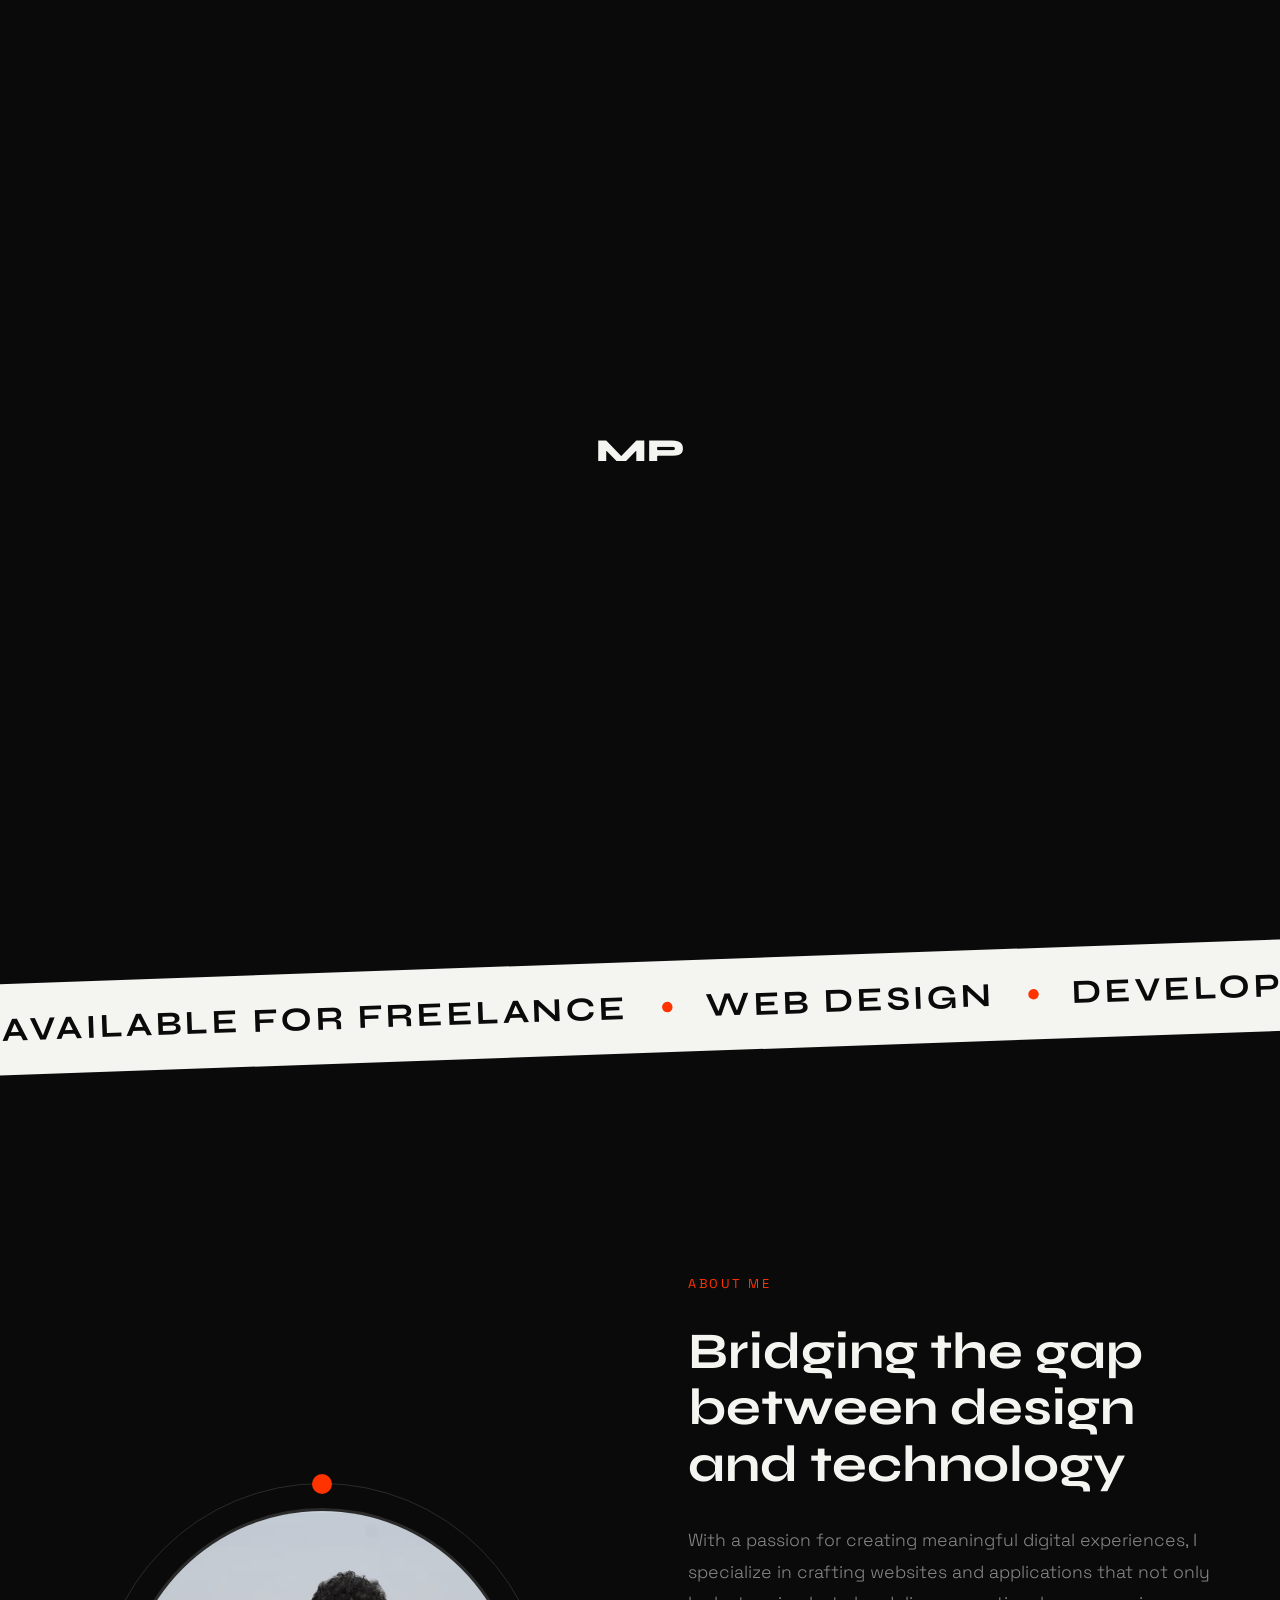
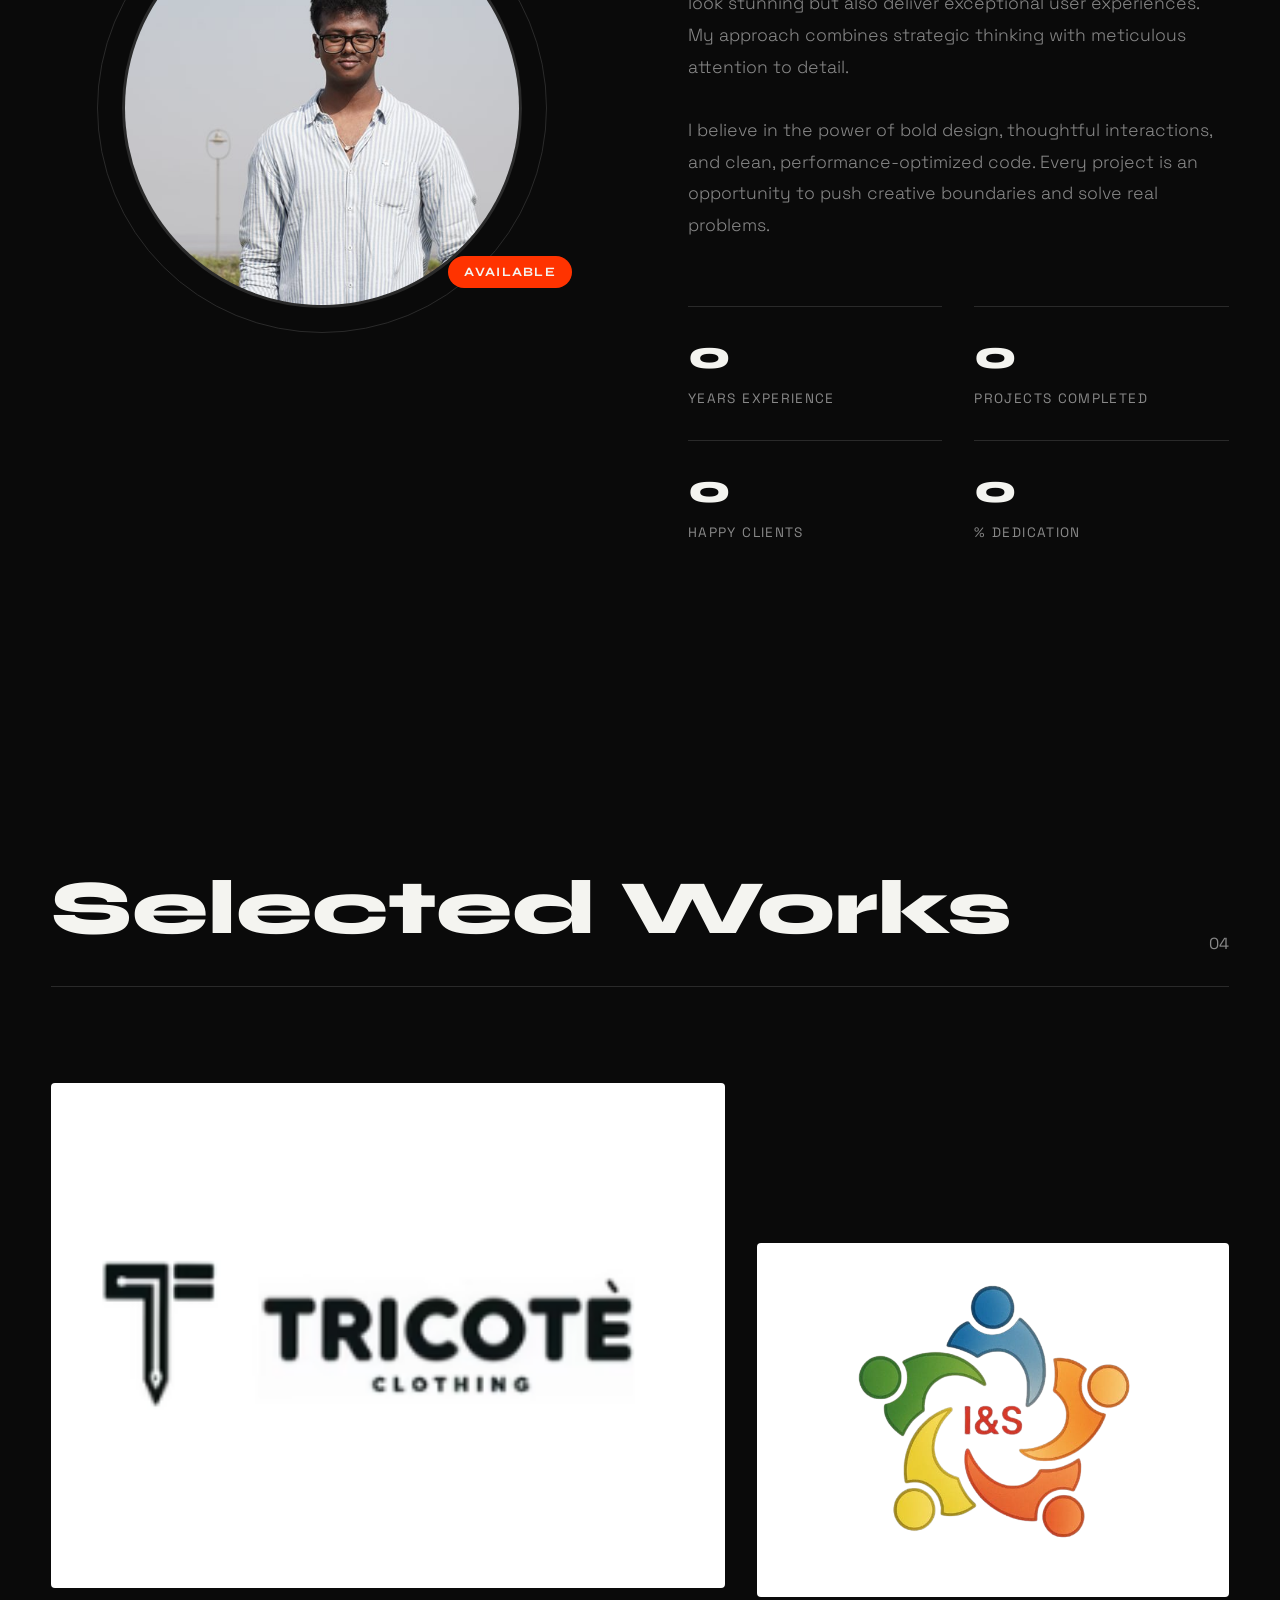
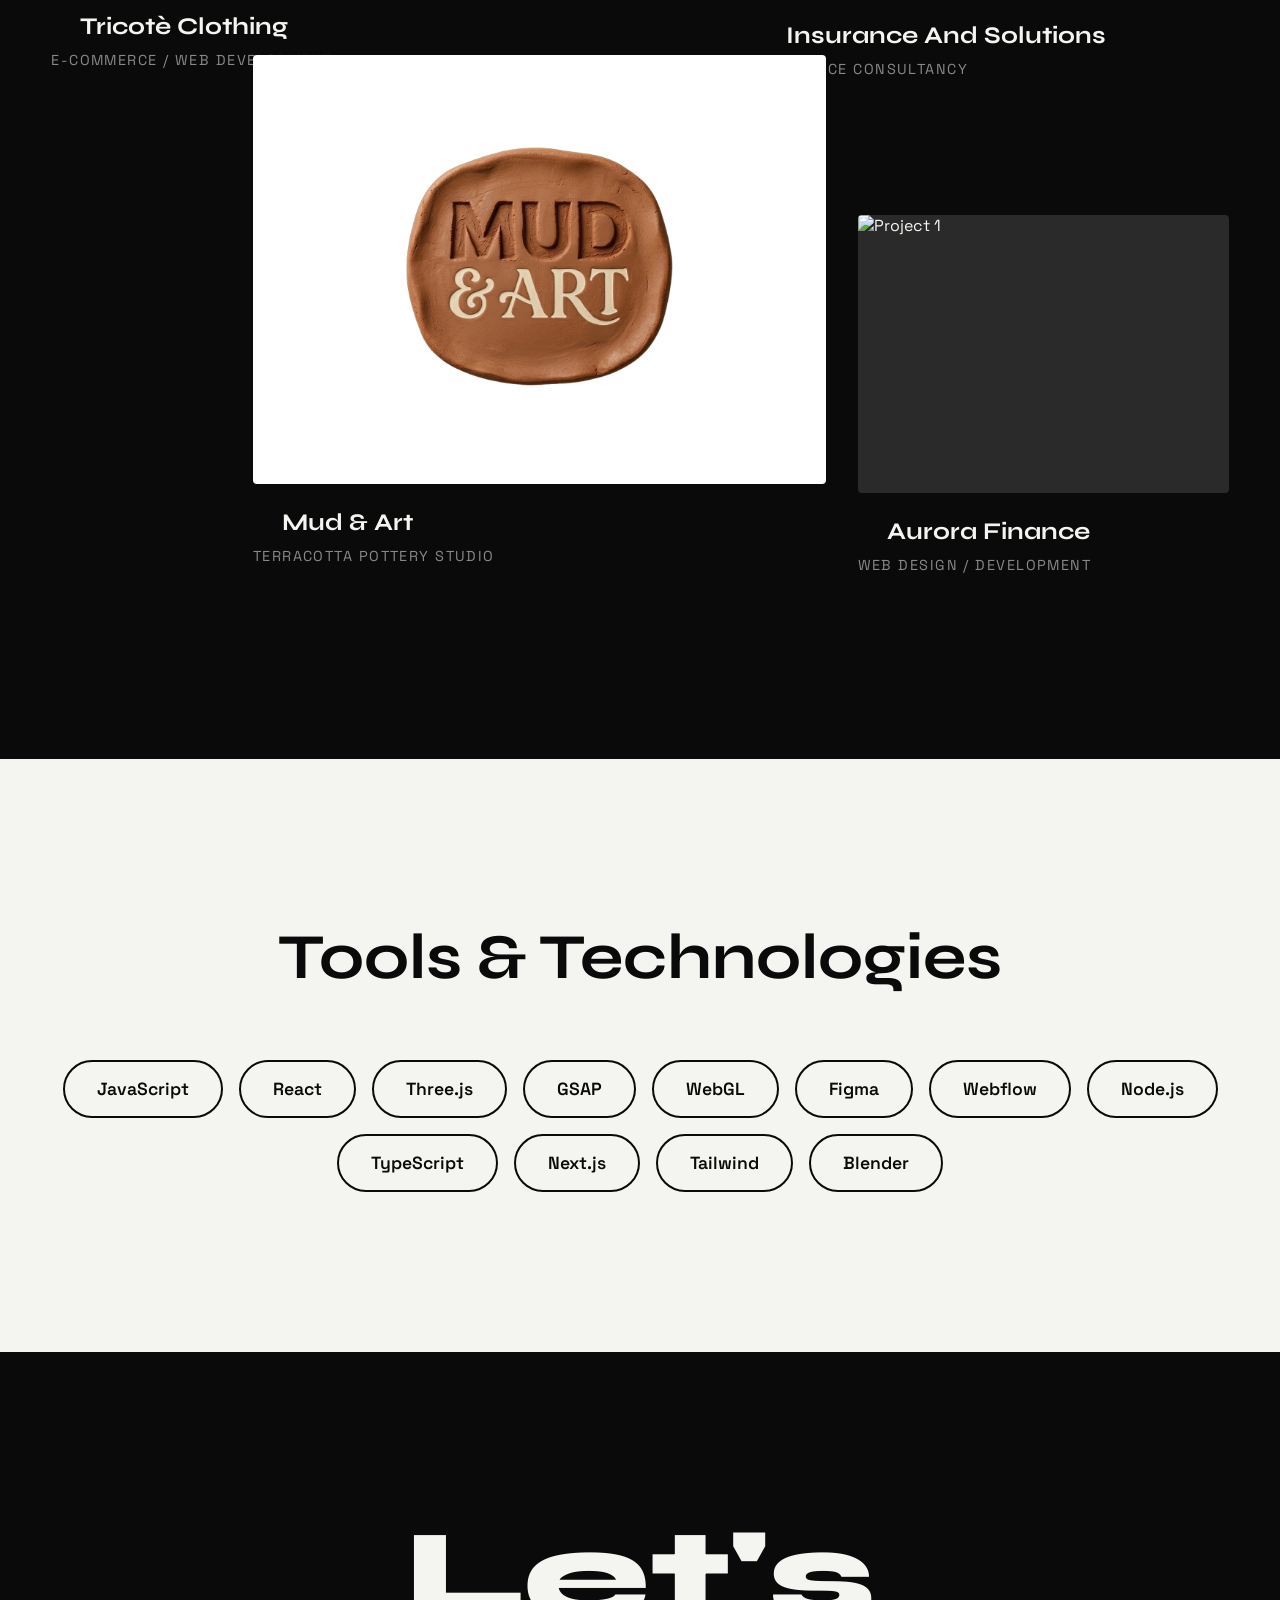
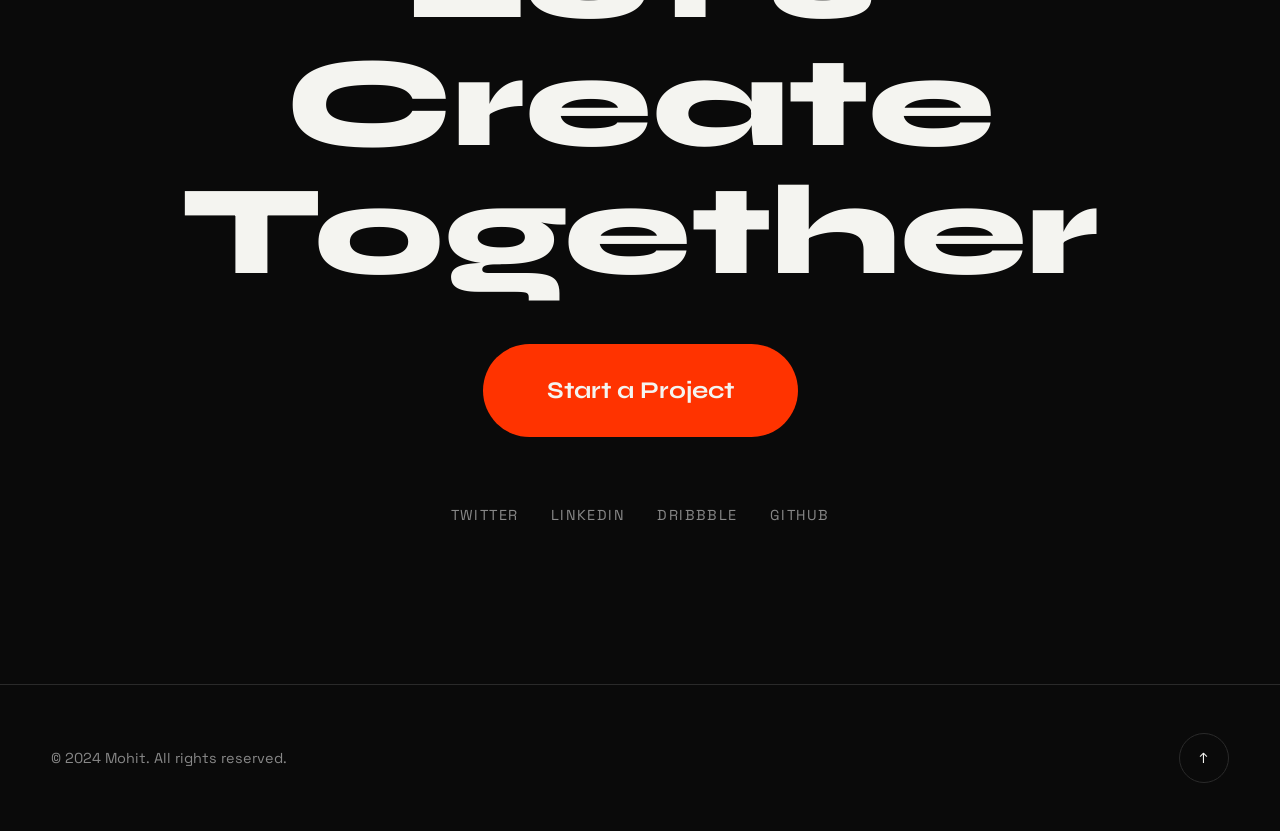
==== commit dfda5a46: "Redirect contact button to contact.html separate page and clean up leads modal" ====
--- a/index.html
+++ b/index.html
@@ -863,195 +863,7 @@
             }
         }
 
-        /* Modals and Lead Form Styles */
-        .modal-backdrop {
-            position: fixed;
-            inset: 0;
-            background: rgba(10, 10, 10, 0.7);
-            backdrop-filter: blur(10px);
-            z-index: 11000;
-            display: flex;
-            align-items: center;
-            justify-content: center;
-            opacity: 0;
-            pointer-events: none;
-            transition: opacity 0.4s ease;
-        }
-
-        .modal-backdrop.active {
-            opacity: 1;
-            pointer-events: auto;
-        }
-
-        .modal-content {
-            background: rgba(20, 20, 20, 0.9);
-            border: 1px solid rgba(255, 255, 255, 0.08);
-            box-shadow: 0 20px 40px rgba(0, 0, 0, 0.6);
-            border-radius: 16px;
-            width: 90%;
-            max-width: 500px;
-            padding: 3rem 2.5rem;
-            position: relative;
-            transform: translateY(30px) scale(0.95);
-            transition: transform 0.4s cubic-bezier(0.16, 1, 0.3, 1);
-            color: var(--text);
-        }
-
-        .modal-backdrop.active .modal-content {
-            transform: translateY(0) scale(1);
-        }
-
-        .modal-close {
-            position: absolute;
-            top: 1.5rem;
-            right: 1.5rem;
-            background: none;
-            border: none;
-            color: var(--light-gray);
-            font-size: 1.8rem;
-            cursor: pointer;
-            transition: color 0.3s;
-            line-height: 1;
-        }
-
-        .modal-close:hover {
-            color: var(--accent);
-        }
-
-        .modal-title {
-            font-family: 'Syne', sans-serif;
-            font-size: 2rem;
-            font-weight: 700;
-            margin-bottom: 2rem;
-            background: linear-gradient(135deg, var(--text), var(--light-gray));
-            -webkit-background-clip: text;
-            -webkit-text-fill-color: transparent;
-        }
-
-        .form-group {
-            margin-bottom: 1.5rem;
-            text-align: left;
-        }
-
-        .form-group label {
-            display: block;
-            font-size: 0.85rem;
-            text-transform: uppercase;
-            letter-spacing: 0.1em;
-            color: var(--light-gray);
-            margin-bottom: 0.5rem;
-        }
-
-        .form-input {
-            width: 100%;
-            padding: 1rem;
-            background: rgba(255, 255, 255, 0.03);
-            border: 1px solid var(--gray);
-            border-radius: 6px;
-            color: var(--text);
-            font-family: inherit;
-            font-size: 1rem;
-            transition: border-color 0.3s, background-color 0.3s;
-            box-sizing: border-box;
-        }
-
-        .form-input:focus {
-            outline: none;
-            border-color: var(--accent);
-            background: rgba(255, 255, 255, 0.05);
-        }
-
-        .submit-btn {
-            width: 100%;
-            padding: 1.2rem;
-            background: var(--accent);
-            border: none;
-            border-radius: 100px;
-            color: var(--text);
-            font-family: 'Syne', sans-serif;
-            font-size: 1.1rem;
-            font-weight: 700;
-            cursor: pointer;
-            transition: transform 0.3s, background-color 0.3s;
-            margin-top: 1rem;
-        }
-
-        .submit-btn:hover {
-            background-color: #ff5500;
-            transform: scale(1.02);
-        }
-
-        /* Leads List Specific Styles */
-        .leads-table-container {
-            max-height: 300px;
-            overflow-y: auto;
-            margin-top: 1.5rem;
-            border: 1px solid var(--gray);
-            border-radius: 8px;
-            background: rgba(0, 0, 0, 0.2);
-        }
-
-        .leads-table {
-            width: 100%;
-            border-collapse: collapse;
-            text-align: left;
-            font-size: 0.9rem;
-        }
-
-        .leads-table th, .leads-table td {
-            padding: 1rem;
-            border-bottom: 1px solid var(--gray);
-        }
-
-        .leads-table th {
-            background: rgba(255, 255, 255, 0.05);
-            color: var(--light-gray);
-            font-weight: 600;
-            text-transform: uppercase;
-            font-size: 0.75rem;
-            letter-spacing: 0.05em;
-        }
-
-        .leads-table tr:hover {
-            background: rgba(255, 255, 255, 0.02);
-        }
-
-        .leads-empty {
-            padding: 3rem 1rem;
-            text-align: center;
-            color: var(--light-gray);
-        }
-
-        .pin-screen {
-            display: flex;
-            flex-direction: column;
-            align-items: center;
-        }
-
-        .pin-input-container {
-            display: flex;
-            gap: 1rem;
-            margin-top: 1.5rem;
-            margin-bottom: 1.5rem;
-        }
-
-        .pin-dot {
-            width: 16px;
-            height: 16px;
-            border-radius: 50%;
-            border: 2px solid var(--light-gray);
-            transition: background-color 0.2s, border-color 0.2s;
-        }
-
-        .pin-dot.filled {
-            background-color: var(--accent);
-            border-color: var(--accent);
-        }
-
-        #view-leads-btn:hover {
-            background: var(--accent) !important;
-            color: var(--text) !important;
-        }
+
     </style>
 </head>
 
@@ -1272,10 +1084,7 @@
     <!-- Contact Section -->
     <section id="contact" class="contact">
         <h2>Let's Create<br>Together</h2>
-        <div style="display: flex; justify-content: center; gap: 1.5rem; flex-wrap: wrap; margin-bottom: 4rem;">
-            <button id="start-project-btn" class="contact-cta magnetic" style="border: none; margin-bottom: 0; cursor: pointer;">Start a Project</button>
-            <button id="view-leads-btn" class="contact-cta magnetic" style="background: transparent; border: 2px solid var(--accent); color: var(--text); margin-bottom: 0; cursor: pointer;">Access Leads</button>
-        </div>
+        <a href="contact.html" class="contact-cta magnetic">Start a Project</a>
 
         <div class="social-links">
             <a href="#" class="magnetic">Twitter</a>
@@ -1291,78 +1100,7 @@
         <a href="#" class="back-to-top magnetic">↑</a>
     </footer>
 
-    <!-- Contact Lead Modal -->
-    <div id="contact-modal" class="modal-backdrop">
-        <div class="modal-content">
-            <button class="modal-close" id="close-contact-modal">&times;</button>
-            <h3 class="modal-title">Start a Project</h3>
-            <form id="lead-form" onsubmit="event.preventDefault(); submitLead();">
-                <div class="form-group">
-                    <label for="lead-name">Name</label>
-                    <input type="text" id="lead-name" class="form-input" placeholder="Your Name" required>
-                </div>
-                <div class="form-group">
-                    <label for="lead-email">Email</label>
-                    <input type="email" id="lead-email" class="form-input" placeholder="your.email@example.com" required>
-                </div>
-                <div class="form-group">
-                    <label for="lead-phone">Phone Number</label>
-                    <input type="tel" id="lead-phone" class="form-input" placeholder="Your Phone Number" required>
-                </div>
-                <div class="form-group">
-                    <label for="lead-message">Project Brief</label>
-                    <textarea id="lead-message" class="form-input" rows="4" placeholder="Tell me about your project..." style="resize: none;" required></textarea>
-                </div>
-                <button type="submit" class="submit-btn">Submit Proposal</button>
-            </form>
-        </div>
-    </div>
-
-    <!-- Leads Viewer Dashboard Modal -->
-    <div id="leads-modal" class="modal-backdrop">
-        <div class="modal-content" style="max-width: 700px;">
-            <button class="modal-close" id="close-leads-modal">&times;</button>
-            <h3 class="modal-title" id="leads-title">Enter Admin PIN</h3>
-            
-            <!-- Lock Screen -->
-            <div id="leads-lock-screen" class="pin-screen">
-                <p style="color: var(--light-gray); font-size: 0.95rem;">Please enter the 4-digit PIN to access lead data.</p>
-                <div class="pin-input-container">
-                    <div class="pin-dot" id="dot-0"></div>
-                    <div class="pin-dot" id="dot-1"></div>
-                    <div class="pin-dot" id="dot-2"></div>
-                    <div class="pin-dot" id="dot-3"></div>
-                </div>
-                <input type="password" id="pin-invisible-input" maxlength="4" style="position: absolute; opacity: 0; pointer-events: none;" autofocus>
-                <p id="pin-error" style="color: var(--accent); font-size: 0.85rem; height: 1.2rem; opacity: 0; transition: opacity 0.3s;"></p>
-                <p style="color: var(--light-gray); font-size: 0.75rem; margin-top: 1rem;">Default PIN: <strong style="color: var(--text);">1234</strong></p>
-            </div>
-
-            <!-- Leads Table Screen -->
-            <div id="leads-content-screen" style="display: none;">
-                <div class="leads-table-container">
-                    <table class="leads-table">
-                        <thead>
-                            <tr>
-                                <th>Name</th>
-                                <th>Email</th>
-                                <th>Phone</th>
-                                <th>Message</th>
-                                <th>Date</th>
-                            </tr>
-                        </thead>
-                        <tbody id="leads-table-body">
-                            <!-- Dynamically populated -->
-                        </tbody>
-                    </table>
-                </div>
-                <div style="display: flex; gap: 1rem; margin-top: 1.5rem; justify-content: flex-end;">
-                    <button id="clear-leads-btn" class="submit-btn" style="background: transparent; border: 1px solid var(--accent); color: var(--accent); max-width: 150px; margin-top: 0; padding: 0.8rem; border-radius: 100px;">Clear All</button>
-                    <button id="export-leads-btn" class="submit-btn" style="max-width: 150px; margin-top: 0; padding: 0.8rem; border-radius: 100px;">Export CSV</button>
-                </div>
-            </div>
-        </div>
-    </div>
+
 
     <script>
         // Register ScrollTrigger
@@ -1579,205 +1317,7 @@
             });
         });
 
-        // Lead Management & Modal Scripts
-        const contactModal = document.getElementById('contact-modal');
-        const leadsModal = document.getElementById('leads-modal');
-        const startProjectBtn = document.getElementById('start-project-btn');
-        const viewLeadsBtn = document.getElementById('view-leads-btn');
-        const closeContactModal = document.getElementById('close-contact-modal');
-        const closeLeadsModal = document.getElementById('close-leads-modal');
-        
-        // Open Contact Form Modal
-        startProjectBtn.addEventListener('click', () => {
-            contactModal.classList.add('active');
-        });
-        
-        // Close Contact Form Modal
-        closeContactModal.addEventListener('click', () => {
-            contactModal.classList.remove('active');
-        });
-        
-        // Open Leads Modal
-        viewLeadsBtn.addEventListener('click', () => {
-            leadsModal.classList.add('active');
-            resetPinScreen();
-        });
-        
-        // Close Leads Modal
-        closeLeadsModal.addEventListener('click', () => {
-            leadsModal.classList.remove('active');
-        });
-
-        // Close Modals on backdrop click
-        [contactModal, leadsModal].forEach(modal => {
-            modal.addEventListener('click', (e) => {
-                if (e.target === modal) {
-                    modal.classList.remove('active');
-                }
-            });
-        });
-
-        // Submit Lead Form
-        window.submitLead = function() {
-            const name = document.getElementById('lead-name').value;
-            const email = document.getElementById('lead-email').value;
-            const phone = document.getElementById('lead-phone').value;
-            const message = document.getElementById('lead-message').value;
-            const date = new Date().toLocaleString();
-
-            const lead = { name, email, phone, message, date };
-
-            // Save to localStorage
-            let leads = JSON.parse(localStorage.getItem('portfolio_leads') || '[]');
-            leads.unshift(lead);
-            localStorage.setItem('portfolio_leads', JSON.stringify(leads));
-
-            // Reset form & close modal
-            document.getElementById('lead-form').reset();
-            contactModal.classList.remove('active');
-
-            // Success feedback
-            alert('Proposal submitted successfully! I will reach out soon.');
-        }
-
-        // PIN Screen Logic
-        const pinInvisibleInput = document.getElementById('pin-invisible-input');
-        const pinDots = [
-            document.getElementById('dot-0'),
-            document.getElementById('dot-1'),
-            document.getElementById('dot-2'),
-            document.getElementById('dot-3')
-        ];
-        const pinError = document.getElementById('pin-error');
-        const correctPin = "1234";
-
-        function resetPinScreen() {
-            pinInvisibleInput.value = '';
-            pinError.style.opacity = '0';
-            updatePinDots();
-            document.getElementById('leads-title').innerText = 'Enter Admin PIN';
-            document.getElementById('leads-lock-screen').style.display = 'flex';
-            document.getElementById('leads-content-screen').style.display = 'none';
-            setTimeout(() => pinInvisibleInput.focus(), 100);
-        }
-
-        pinInvisibleInput.addEventListener('input', () => {
-            updatePinDots();
-            if (pinInvisibleInput.value.length === 4) {
-                if (pinInvisibleInput.value === correctPin) {
-                    unlockLeads();
-                } else {
-                    showPinError();
-                }
-            }
-        });
-
-        function updatePinDots() {
-            const len = pinInvisibleInput.value.length;
-            pinDots.forEach((dot, index) => {
-                if (index < len) {
-                    dot.classList.add('filled');
-                } else {
-                    dot.classList.remove('filled');
-                }
-            });
-        }
-
-        function showPinError() {
-            pinError.innerText = 'Incorrect PIN. Try again.';
-            pinError.style.opacity = '1';
-            pinInvisibleInput.value = '';
-            setTimeout(() => {
-                updatePinDots();
-            }, 300);
-        }
-
-        // Unlock Leads screen
-        function unlockLeads() {
-            document.getElementById('leads-title').innerText = 'Leads Data Dashboard';
-            document.getElementById('leads-lock-screen').style.display = 'none';
-            document.getElementById('leads-content-screen').style.display = 'block';
-            renderLeads();
-        }
-
-        function renderLeads() {
-            const leads = JSON.parse(localStorage.getItem('portfolio_leads') || '[]');
-            const tableBody = document.getElementById('leads-table-body');
-            tableBody.innerHTML = '';
-
-            if (leads.length === 0) {
-                tableBody.innerHTML = `<tr><td colspan="5" class="leads-empty">No lead data available.</td></tr>`;
-                return;
-            }
-
-            leads.forEach(lead => {
-                const tr = document.createElement('tr');
-                tr.innerHTML = `
-                    <td style="font-weight: 600;">${escapeHTML(lead.name)}</td>
-                    <td><a href="mailto:${escapeHTML(lead.email)}" style="color: var(--accent); text-decoration: none;">${escapeHTML(lead.email)}</a></td>
-                    <td><a href="tel:${escapeHTML(lead.phone)}" style="color: var(--text); text-decoration: none;">${escapeHTML(lead.phone)}</a></td>
-                    <td style="max-width: 200px; overflow: hidden; text-overflow: ellipsis; white-space: nowrap;" title="${escapeHTML(lead.message)}">${escapeHTML(lead.message)}</td>
-                    <td style="color: var(--light-gray); font-size: 0.8rem;">${lead.date}</td>
-                `;
-                tableBody.appendChild(tr);
-            });
-        }
-
-        function escapeHTML(str) {
-            return str.replace(/[&<>'"]/g, 
-                tag => ({
-                    '&': '&amp;',
-                    '<': '&lt;',
-                    '>': '&gt;',
-                    "'": '&#39;',
-                    '"': '&quot;'
-                }[tag] || tag)
-            );
-        }
-
-        // Clear Leads
-        document.getElementById('clear-leads-btn').addEventListener('click', () => {
-            if (confirm('Are you sure you want to delete all lead records? This cannot be undone.')) {
-                localStorage.removeItem('portfolio_leads');
-                renderLeads();
-            }
-        });
-
-        // Export Leads to CSV
-        document.getElementById('export-leads-btn').addEventListener('click', () => {
-            const leads = JSON.parse(localStorage.getItem('portfolio_leads') || '[]');
-            if (leads.length === 0) {
-                alert('No leads available to export.');
-                return;
-            }
-
-            let csvContent = "data:text/csv;charset=utf-8,";
-            csvContent += "Name,Email,Phone,Message,Date\n";
-
-            leads.forEach(lead => {
-                const row = [
-                    `"${lead.name.replace(/"/g, '""')}"`,
-                    `"${lead.email.replace(/"/g, '""')}"`,
-                    `"${lead.phone.replace(/"/g, '""')}"`,
-                    `"${lead.message.replace(/"/g, '""')}"`,
-                    `"${lead.date}"`
-                ].join(",");
-                csvContent += row + "\n";
-            });
-
-            const encodedUri = encodeURI(csvContent);
-            const link = document.createElement("a");
-            link.setAttribute("href", encodedUri);
-            link.setAttribute("download", "portfolio_leads.csv");
-            document.body.appendChild(link);
-            link.click();
-            document.body.removeChild(link);
-        });
-
-        // Focus PIN input on screen click if locked
-        document.getElementById('leads-lock-screen').addEventListener('click', () => {
-            pinInvisibleInput.focus();
-        });
+
     </script>
     <script src="https://cdnjs.cloudflare.com/ajax/libs/gsap/3.12.2/ScrollToPlugin.min.js"></script>
 </body>
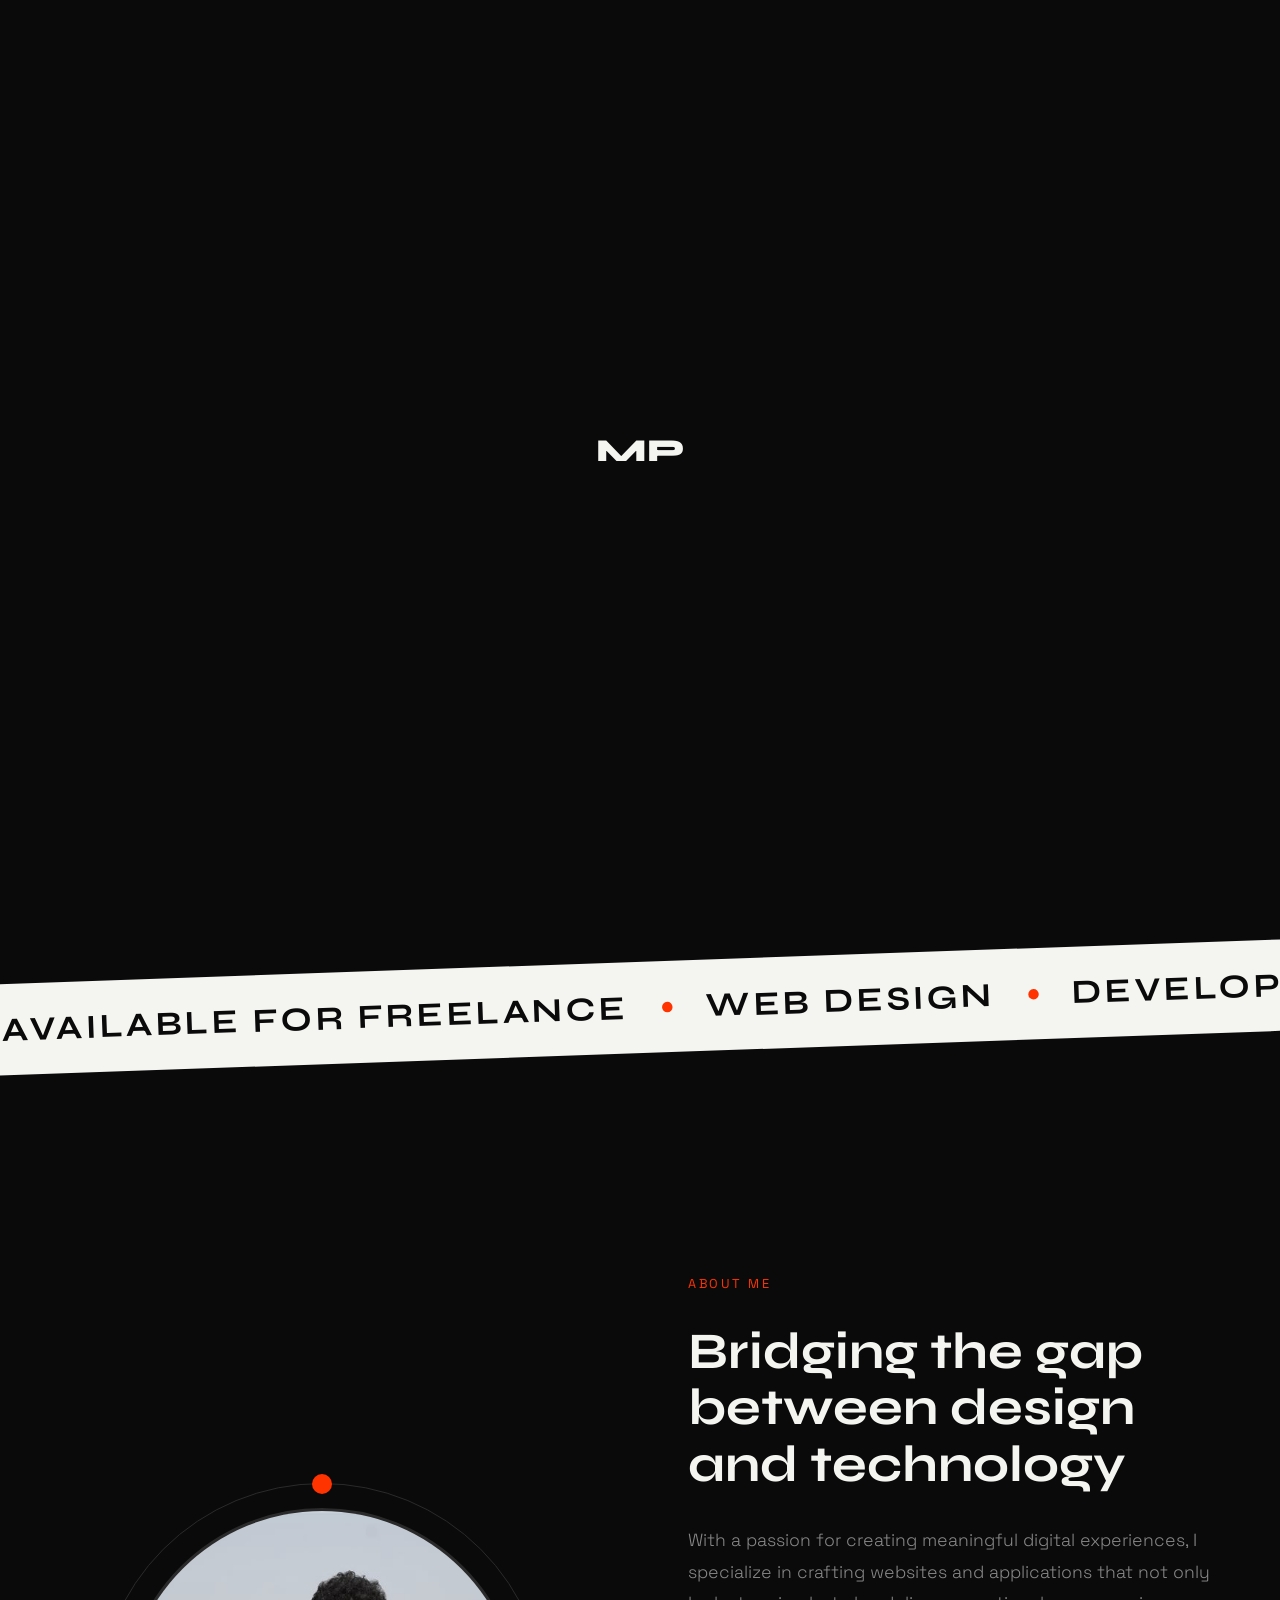
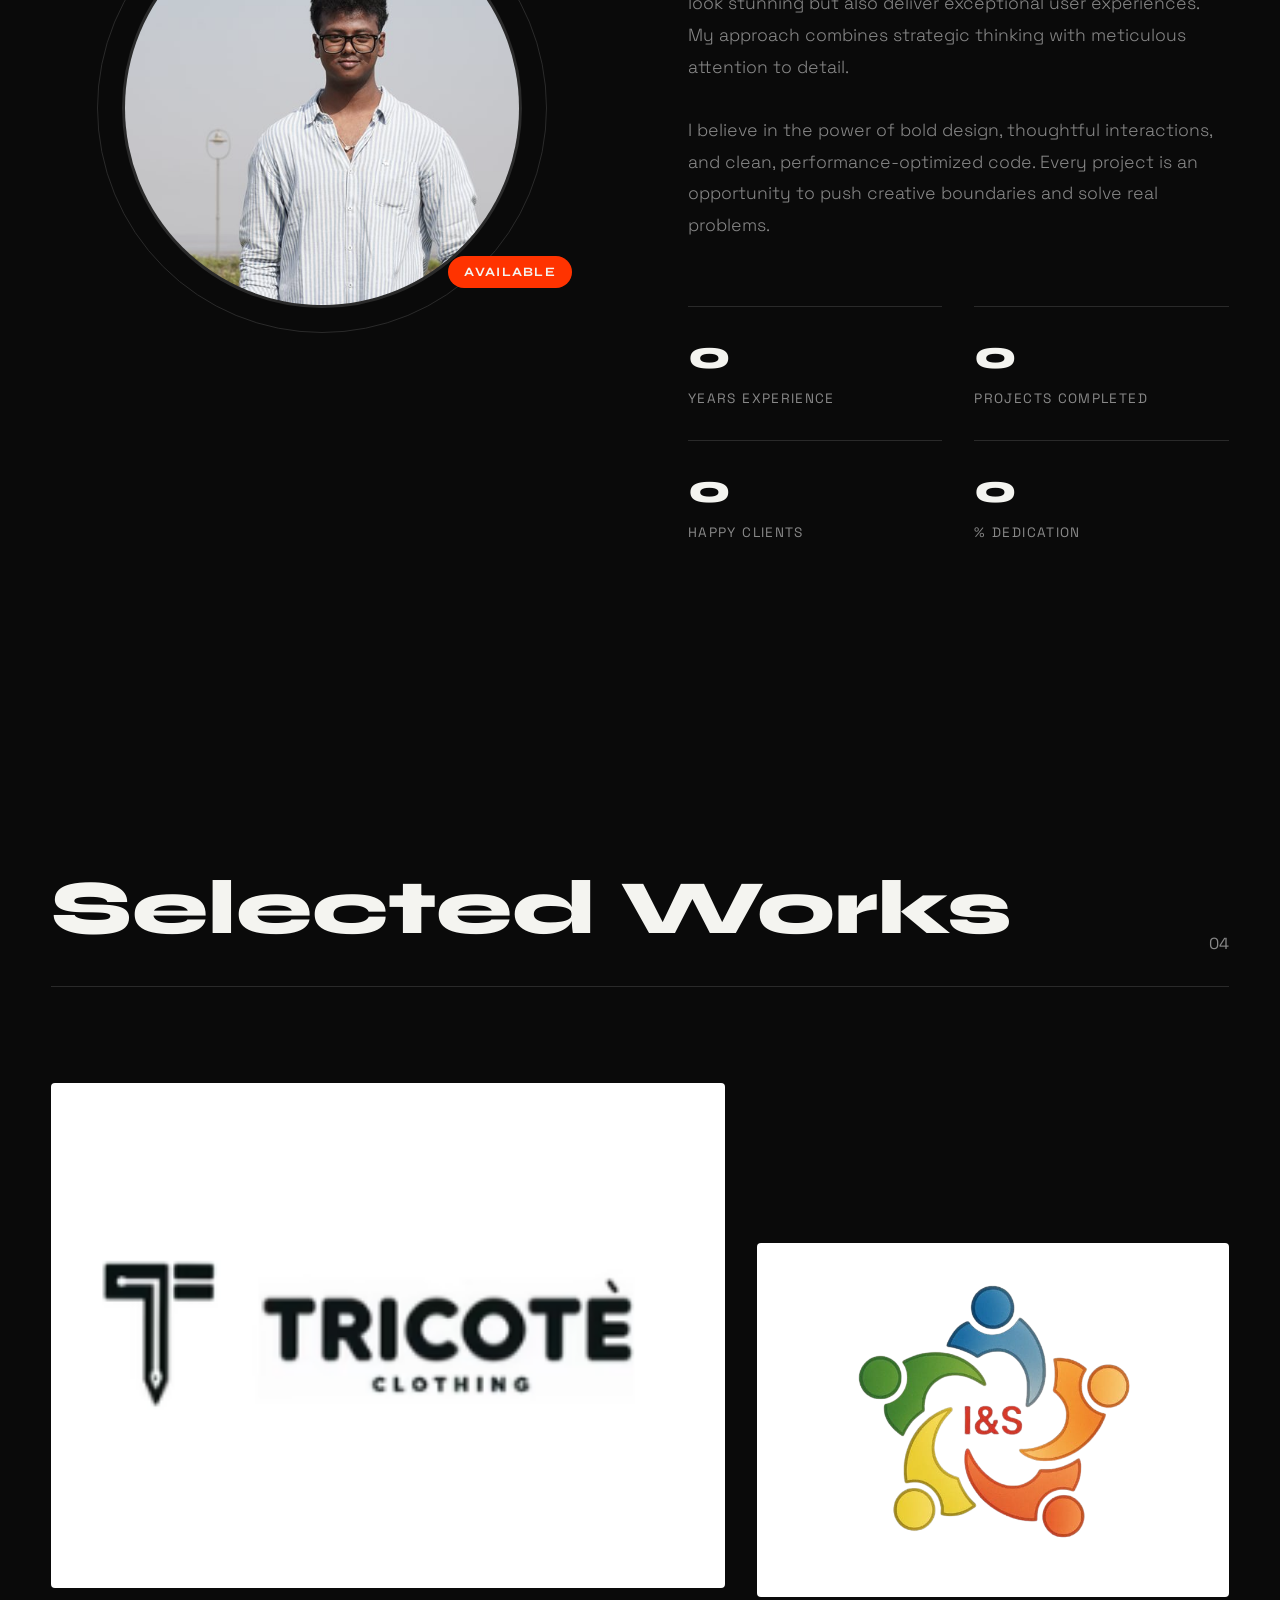
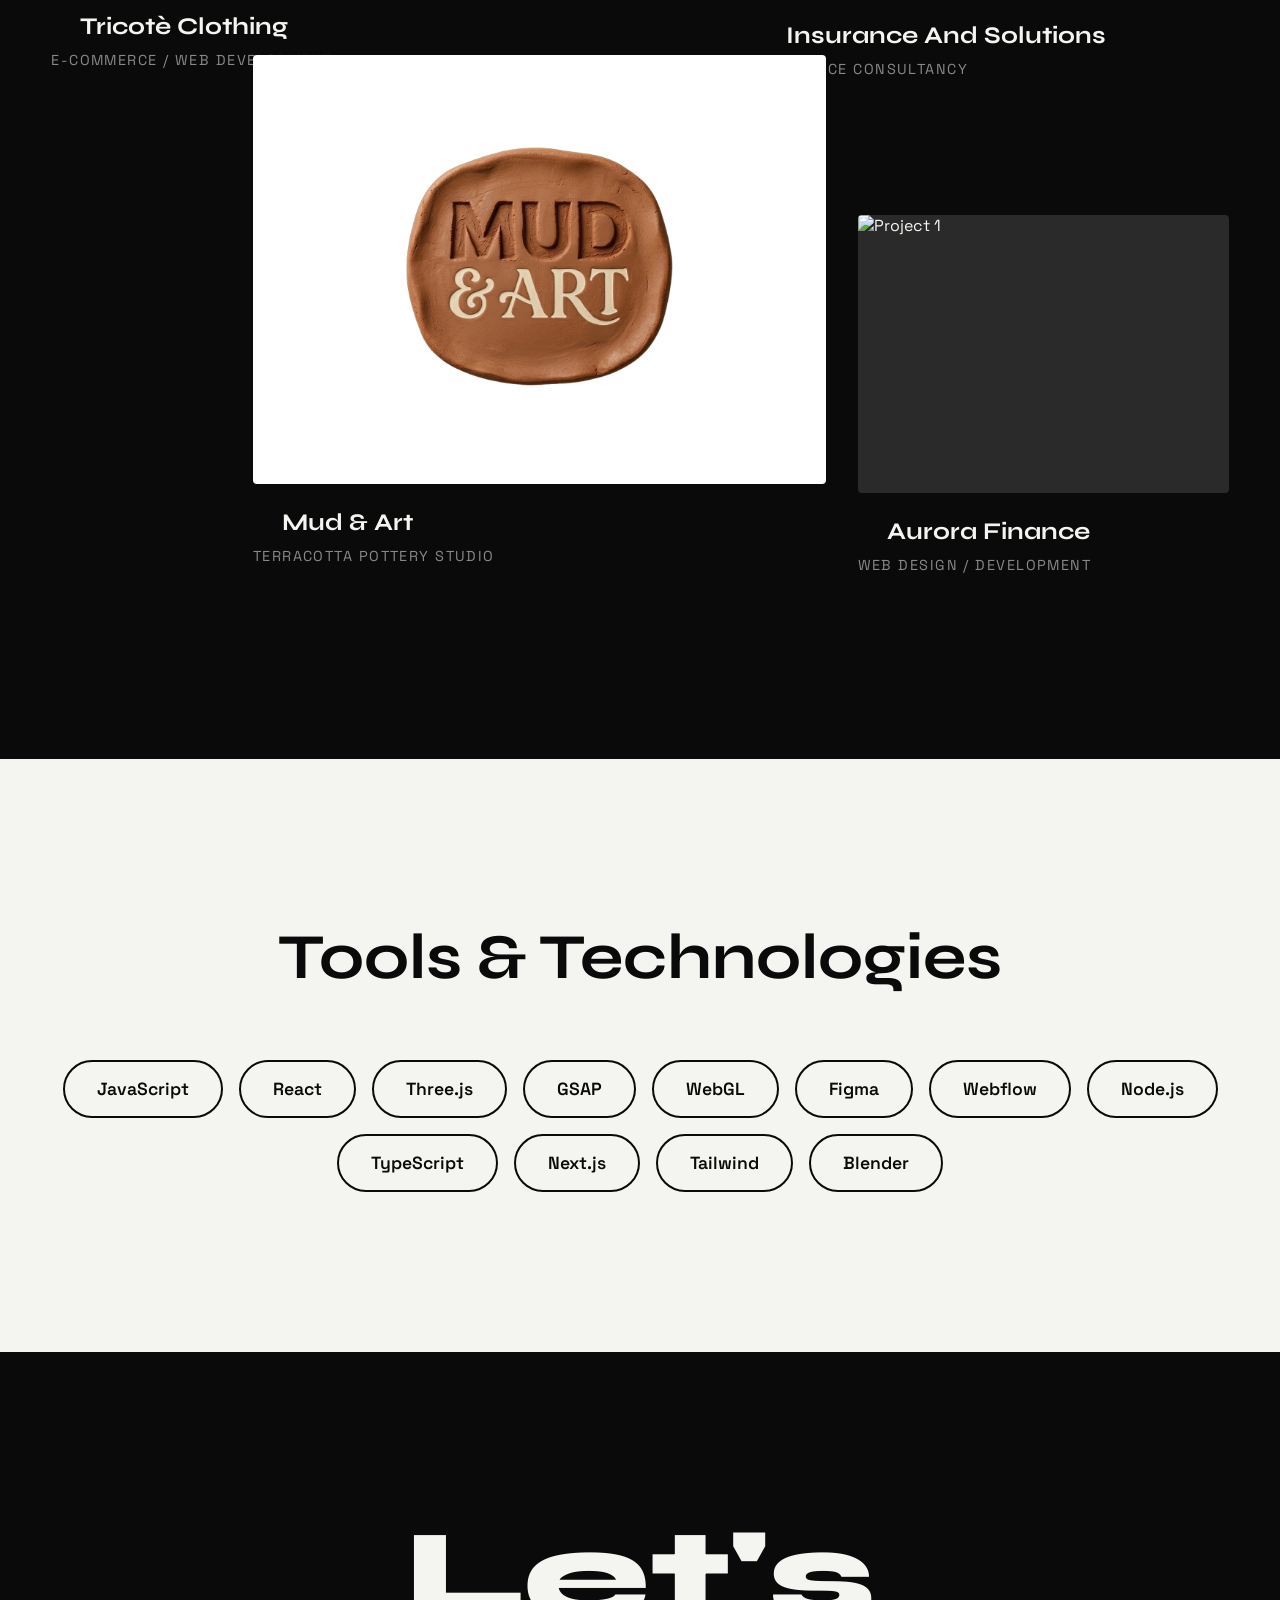
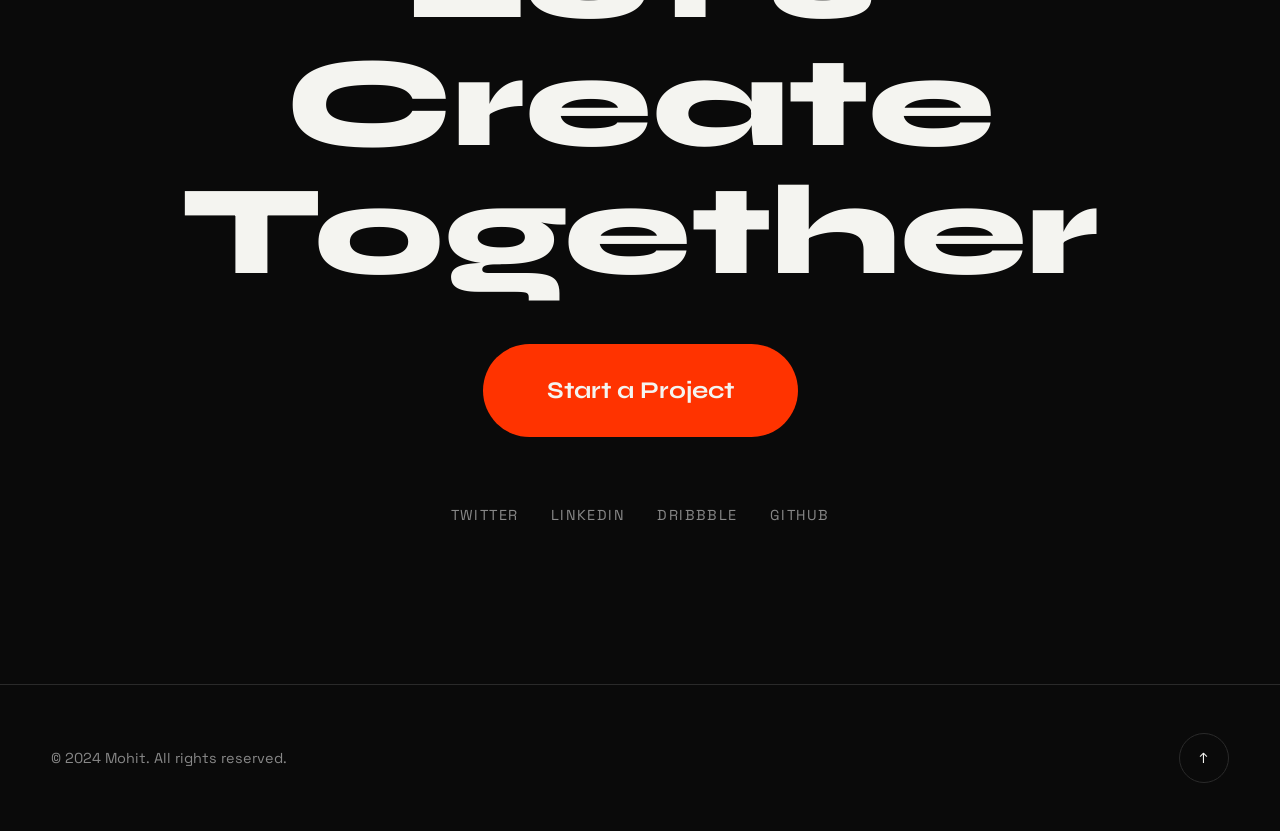
==== commit 0f99bab9: "Fix scroll shifting by enforcing global overflow rules and add Lenis smooth scrolling for premium fe" ====
--- a/index.html
+++ b/index.html
@@ -12,6 +12,7 @@
         rel="stylesheet">
     <script src="https://cdnjs.cloudflare.com/ajax/libs/gsap/3.12.2/gsap.min.js"></script>
     <script src="https://cdnjs.cloudflare.com/ajax/libs/gsap/3.12.2/ScrollTrigger.min.js"></script>
+    <script src="https://cdn.jsdelivr.net/gh/studio-freight/lenis@1.0.29/bundled/lenis.min.js"></script>
     <style>
         :root {
             --bg: #0a0a0a;
@@ -33,12 +34,22 @@
             color: var(--bg);
         }
 
-        body {
+        html, body {
             background-color: var(--bg);
             color: var(--text);
             font-family: 'Space Grotesk', sans-serif;
             overflow-x: hidden;
+            width: 100%;
+            max-width: 100%;
             cursor: none;
+        }
+
+        input, textarea, select {
+            cursor: text !important;
+        }
+
+        a, button, [role="button"] {
+            cursor: pointer !important;
         }
 
         /* Custom Cursor */
@@ -1127,7 +1138,25 @@
             });
         });
 
+        let lenis;
+
         function initAnimations() {
+            gsap.registerPlugin(ScrollTrigger);
+
+            lenis = new Lenis({
+                duration: 1.2,
+                easing: (t) => Math.min(1, 1.001 - Math.pow(2, -10 * t)),
+                smooth: true,
+                smoothTouch: false,
+            });
+
+            lenis.on('scroll', ScrollTrigger.update);
+            
+            gsap.ticker.add((time) => {
+                lenis.raf(time * 1000);
+            });
+            gsap.ticker.lagSmoothing(0, 0);
+
             // Hero Animations
             gsap.to('.hero-title .line span', {
                 y: 0,
@@ -1297,11 +1326,7 @@
                     e.preventDefault();
                     const target = document.querySelector(this.getAttribute('href'));
                     if (target) {
-                        gsap.to(window, {
-                            duration: 1,
-                            scrollTo: target,
-                            ease: "power3.inOut"
-                        });
+                        lenis.scrollTo(target);
                     }
                 });
             });
@@ -1310,11 +1335,7 @@
         // Back to Top
         document.querySelector('.back-to-top').addEventListener('click', (e) => {
             e.preventDefault();
-            gsap.to(window, {
-                duration: 1.5,
-                scrollTo: 0,
-                ease: "power3.inOut"
-            });
+            if(lenis) lenis.scrollTo(0);
         });
 
 
